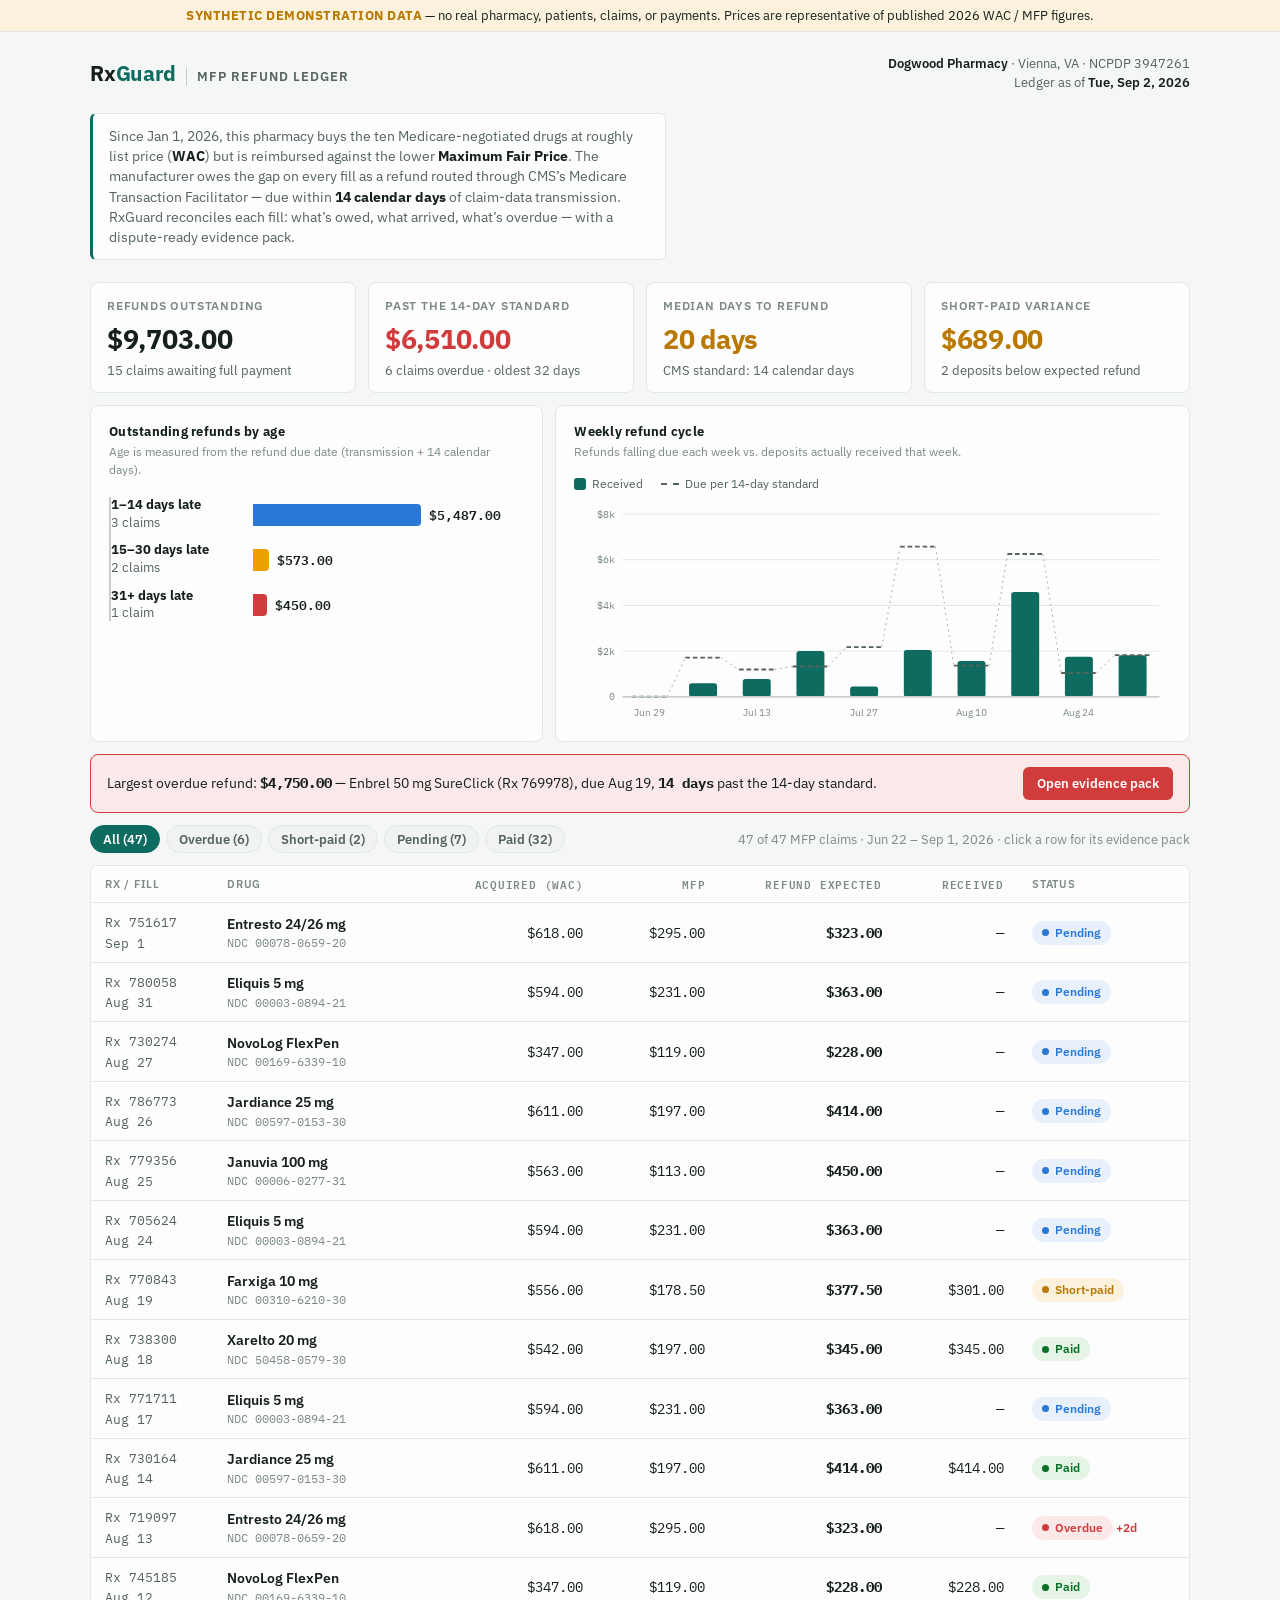
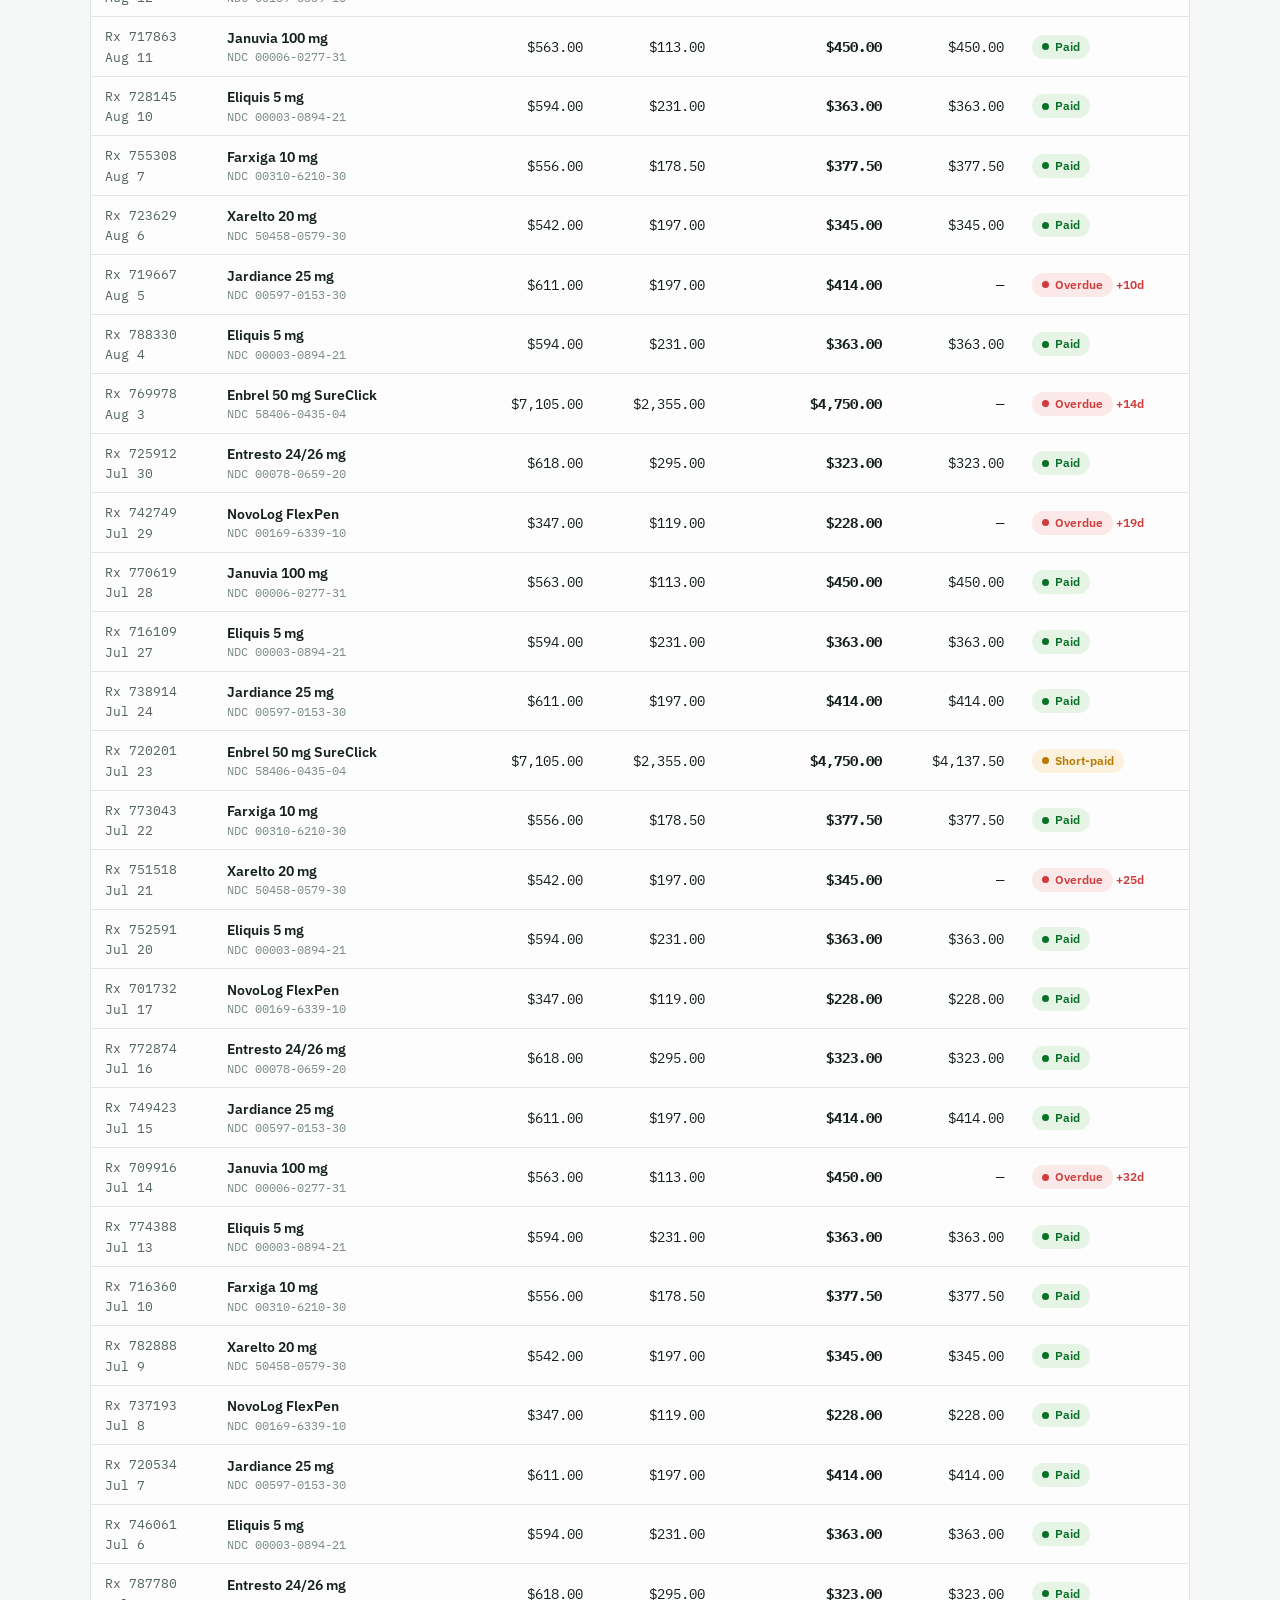
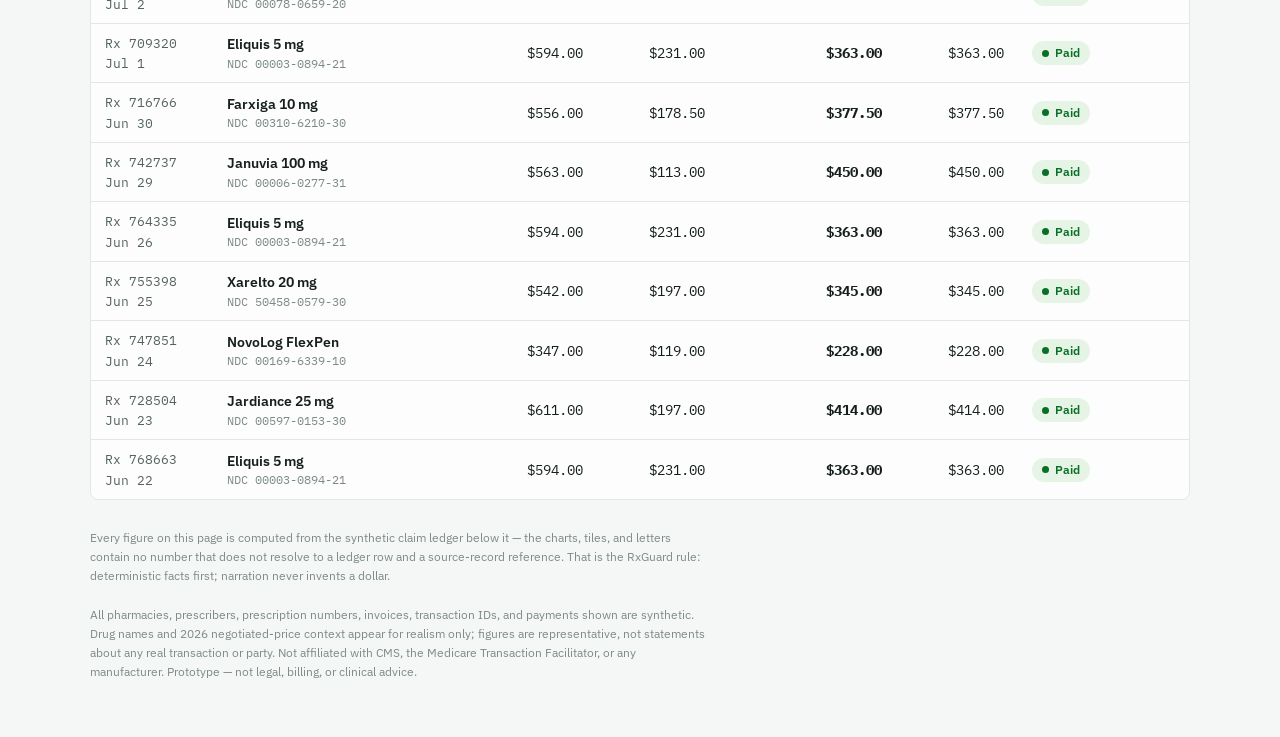
==== web/mfp.html @ 456afd2a "MFP Refund Ledger: deterministic reconciliation of Medicare MFP manufacturer refunds Since Jan 2026 " ====
<!doctype html>
<html lang="en">
<head>
<meta charset="utf-8">
<meta name="viewport" content="width=device-width, initial-scale=1">
<meta name="robots" content="noindex">
<title>RxGuard MFP Ledger</title>
</head>
<body>
<link rel="stylesheet" href="https://fonts.googleapis.com/css2?family=IBM+Plex+Sans:wght@400;500;600;700&family=IBM+Plex+Mono:wght@400;500;600&display=swap">
<style>
  :root {
    color-scheme: light;
    --page: #f5f7f6;
    --surface: #fcfdfc;
    --surface-2: #f0f3f1;
    --ink: #16201b;
    --ink-2: #54635c;
    --muted: #7d8b84;
    --line: #e2e7e4;
    --baseline: #c6cec9;
    --accent: #0d6b60;
    --accent-soft: #e2efec;
    --on-accent: #ffffff;
    --pending: #2a78d6;      --pending-bg: #e8f1fb;
    --paid: #0ca30c;         --paid-text: #087026;  --paid-bg: #e6f4e6;
    --short: #b97900;        --short-bg: #fbf1dc;
    --overdue: #d03b3b;      --overdue-bg: #fbe9e9;
    --age-1: #2a78d6; --age-2: #eda100; --age-3: #d03b3b;
    --shadow: 0 12px 32px rgba(22,32,27,.14);
    --mono: "IBM Plex Mono", ui-monospace, "Cascadia Mono", Consolas, monospace;
    --sans: "IBM Plex Sans", "Segoe UI", system-ui, -apple-system, sans-serif;
  }
  @media (prefers-color-scheme: dark) {
    :root:not([data-theme="light"]) {
      color-scheme: dark;
      --page: #0e1210;
      --surface: #171d1a;
      --surface-2: #1e2622;
      --ink: #eef3f0;
      --ink-2: #a9b6af;
      --muted: #78857e;
      --line: #29322d;
      --baseline: #39433d;
      --accent: #4bb8a7;
      --accent-soft: #16302b;
      --on-accent: #0c1512;
      --pending: #3987e5;      --pending-bg: #17273a;
      --paid: #0ca30c;         --paid-text: #45c06c;  --paid-bg: #14291a;
      --short: #d99a1c;        --short-bg: #322611;
      --overdue: #e15e5e;      --overdue-bg: #351a1a;
      --age-1: #3987e5; --age-2: #c98500; --age-3: #d03b3b;
      --shadow: 0 12px 32px rgba(0,0,0,.5);
    }
  }
  :root[data-theme="dark"] {
    color-scheme: dark;
    --page: #0e1210;
    --surface: #171d1a;
    --surface-2: #1e2622;
    --ink: #eef3f0;
    --ink-2: #a9b6af;
    --muted: #78857e;
    --line: #29322d;
    --baseline: #39433d;
    --accent: #4bb8a7;
    --accent-soft: #16302b;
    --on-accent: #0c1512;
    --pending: #3987e5;      --pending-bg: #17273a;
    --paid: #0ca30c;         --paid-text: #45c06c;  --paid-bg: #14291a;
    --short: #d99a1c;        --short-bg: #322611;
    --overdue: #e15e5e;      --overdue-bg: #351a1a;
    --age-1: #3987e5; --age-2: #c98500; --age-3: #d03b3b;
    --shadow: 0 12px 32px rgba(0,0,0,.5);
  }

  * { box-sizing: border-box; }
  body {
    background: var(--page);
    color: var(--ink);
    font-family: var(--sans);
    font-size: 14.5px;
    line-height: 1.5;
    margin: 0;
  }
  a { color: var(--accent); }

  .wrap { max-width: 1140px; margin: 0 auto; padding: 0 20px 56px; }

  /* ---- header ---- */
  .synth-strip {
    background: var(--short-bg);
    color: var(--ink);
    border-bottom: 1px solid var(--line);
    font-size: 12.5px;
    text-align: center;
    padding: 6px 16px;
  }
  .synth-strip strong { color: var(--short); letter-spacing: .04em; }
  header.app {
    display: flex; align-items: center; gap: 14px; flex-wrap: wrap;
    padding: 22px 0 6px;
  }
  .wordmark { display: flex; align-items: baseline; gap: 10px; }
  .wordmark .rx {
    font-weight: 700; font-size: 21px; letter-spacing: -0.01em;
  }
  .wordmark .rx span { color: var(--accent); }
  .wordmark .module {
    font-size: 13px; font-weight: 600; color: var(--ink-2);
    border-left: 1px solid var(--baseline); padding-left: 10px;
    text-transform: uppercase; letter-spacing: .08em;
  }
  .store {
    margin-left: auto; text-align: right; font-size: 13px; color: var(--ink-2);
  }
  .store b { color: var(--ink); font-weight: 600; }

  .mechanism {
    border: 1px solid var(--line);
    border-left: 3px solid var(--accent);
    background: var(--surface);
    border-radius: 6px;
    padding: 12px 16px;
    margin: 14px 0 22px;
    color: var(--ink-2);
    font-size: 13.5px;
    max-width: 72ch;
  }
  .mechanism b { color: var(--ink); }

  /* ---- KPI row ---- */
  .kpis { display: grid; grid-template-columns: repeat(4, 1fr); gap: 12px; }
  .kpi {
    background: var(--surface);
    border: 1px solid var(--line);
    border-radius: 8px;
    padding: 14px 16px 12px;
  }
  .kpi .lbl {
    font-size: 11.5px; text-transform: uppercase; letter-spacing: .07em;
    color: var(--muted); font-weight: 600;
  }
  .kpi .val { font-size: 27px; font-weight: 700; letter-spacing: -0.01em; margin-top: 4px; }
  .kpi .sub { font-size: 12.5px; color: var(--ink-2); margin-top: 2px; }
  .kpi .val.bad { color: var(--overdue); }
  .kpi .val.warn { color: var(--short); }

  /* ---- panels ---- */
  .row2 { display: grid; grid-template-columns: 5fr 7fr; gap: 12px; margin-top: 12px; }
  .panel {
    background: var(--surface);
    border: 1px solid var(--line);
    border-radius: 8px;
    padding: 16px 18px;
  }
  .panel h2 {
    font-size: 13px; margin: 0 0 2px; font-weight: 700;
    letter-spacing: .02em;
  }
  .panel .note { font-size: 12px; color: var(--muted); margin: 0 0 14px; }

  /* aging bars */
  .aging { display: grid; gap: 12px; margin-top: 18px; }
  .age-row { display: grid; grid-template-columns: 132px 1fr; gap: 10px; align-items: center; }
  .age-name { font-size: 12.5px; color: var(--ink-2); line-height: 1.3; }
  .age-name b { display: block; color: var(--ink); font-size: 13px; }
  .age-track { position: relative; height: 22px; }
  .age-bar {
    height: 100%; border-radius: 0 4px 4px 0; min-width: 2px;
    display: flex; align-items: center;
  }
  .age-amt {
    font-family: var(--mono); font-size: 12.5px; font-weight: 600;
    margin-left: 8px; white-space: nowrap; color: var(--ink);
    position: absolute; left: 100%; top: 50%; transform: translateY(-50%);
  }
  .age-bar-wrap { position: relative; display: inline-block; height: 22px; vertical-align: middle; }
  .aging-base { border-left: 2px solid var(--baseline); padding-left: 0; }

  /* weekly chart */
  .chart-legend {
    display: flex; gap: 18px; font-size: 12px; color: var(--ink-2);
    margin-bottom: 8px; align-items: center; flex-wrap: wrap;
  }
  .chart-legend .sw { display: inline-block; width: 12px; height: 12px; border-radius: 3px; background: var(--accent); vertical-align: -2px; margin-right: 6px; }
  .chart-legend .dash {
    display: inline-block; width: 18px; border-top: 2px dashed var(--ink-2); vertical-align: 3px; margin-right: 6px;
  }
  #weekly { width: 100%; height: auto; display: block; }
  .tip {
    position: fixed; z-index: 40; pointer-events: none;
    background: var(--surface); color: var(--ink);
    border: 1px solid var(--line); box-shadow: var(--shadow);
    border-radius: 6px; padding: 8px 11px; font-size: 12.5px;
    display: none; max-width: 240px;
  }
  .tip b { font-family: var(--mono); }

  /* ---- ledger ---- */
  .ledger { margin-top: 12px; }
  .ledger-head {
    display: flex; align-items: center; gap: 10px; flex-wrap: wrap;
    margin-bottom: 12px;
  }
  .chips { display: flex; gap: 6px; flex-wrap: wrap; }
  .chip {
    font: 600 12.5px var(--sans); color: var(--ink-2);
    background: var(--surface-2); border: 1px solid var(--line);
    border-radius: 999px; padding: 5px 12px; cursor: pointer;
  }
  .chip[aria-pressed="true"] { background: var(--accent); border-color: var(--accent); color: var(--on-accent); }
  .chip:focus-visible, .rowbtn:focus-visible, button:focus-visible { outline: 2px solid var(--accent); outline-offset: 2px; }
  .ledger-sum { margin-left: auto; font-size: 12.5px; color: var(--muted); }

  .tblwrap { overflow-x: auto; border: 1px solid var(--line); border-radius: 8px; background: var(--surface); }
  table { border-collapse: collapse; width: 100%; min-width: 860px; }
  thead th {
    text-align: left; font-size: 11px; text-transform: uppercase; letter-spacing: .07em;
    color: var(--muted); font-weight: 600; padding: 10px 14px;
    border-bottom: 1px solid var(--line); white-space: nowrap;
    background: var(--surface);
  }
  tbody td {
    padding: 9px 14px; border-bottom: 1px solid var(--line);
    font-size: 13.5px; white-space: nowrap; vertical-align: middle;
  }
  tbody tr:last-child td { border-bottom: none; }
  tbody tr { cursor: pointer; }
  tbody tr:hover td { background: var(--surface-2); }
  td.num, th.num { text-align: right; font-family: var(--mono); font-variant-numeric: tabular-nums; }
  .rxno { font-family: var(--mono); font-size: 12.5px; color: var(--ink-2); }
  .drugcell b { font-weight: 600; }
  .drugcell .ndc { font-family: var(--mono); font-size: 11.5px; color: var(--muted); display: block; }
  .pill {
    display: inline-flex; align-items: center; gap: 6px;
    font-size: 12px; font-weight: 600; border-radius: 999px; padding: 3px 10px;
    white-space: nowrap;
  }
  .pill::before { content: ""; width: 7px; height: 7px; border-radius: 50%; background: currentColor; }
  .pill.pending { color: var(--pending); background: var(--pending-bg); }
  .pill.paid    { color: var(--paid-text); background: var(--paid-bg); }
  .pill.short   { color: var(--short); background: var(--short-bg); }
  .pill.overdue { color: var(--overdue); background: var(--overdue-bg); }
  .agecell { font-size: 12px; color: var(--overdue); font-weight: 600; }

  .spot {
    display: flex; gap: 14px; align-items: center; flex-wrap: wrap;
    border: 1px solid var(--overdue);
    background: var(--overdue-bg);
    border-radius: 8px; padding: 12px 16px; margin-top: 12px;
  }
  .spot .t { font-size: 13.5px; }
  .spot .t b { font-family: var(--mono); }
  .spot button {
    margin-left: auto;
    background: var(--overdue); color: #fff; border: none; border-radius: 6px;
    font: 600 13px var(--sans); padding: 8px 14px; cursor: pointer;
  }

  /* ---- drawer ---- */
  .scrim {
    position: fixed; inset: 0; background: rgba(10,16,13,.45);
    z-index: 60;
  }
  .drawer {
    position: fixed; top: 0; right: 0; bottom: 0; z-index: 61;
    width: min(560px, 100%);
    background: var(--surface);
    border-left: 1px solid var(--line);
    box-shadow: var(--shadow);
    overflow-y: auto;
    padding: 22px 24px 32px;
  }
  .drawer .close {
    position: absolute; top: 14px; right: 14px;
    background: var(--surface-2); border: 1px solid var(--line); color: var(--ink-2);
    border-radius: 6px; width: 30px; height: 30px; cursor: pointer; font-size: 15px; line-height: 1;
  }
  .ep-tag {
    font-family: var(--mono); font-size: 11.5px; color: var(--muted);
    letter-spacing: .03em;
  }
  .drawer h3 { margin: 4px 0 2px; font-size: 18px; letter-spacing: -0.01em; }
  .drawer .meta { font-size: 12.5px; color: var(--ink-2); margin-bottom: 14px; }
  .drawer .meta .rxno { color: var(--ink-2); }

  .calc {
    font-family: var(--mono); font-size: 13px;
    border: 1px solid var(--line); border-radius: 8px;
    background: var(--surface-2);
    padding: 12px 14px; margin: 14px 0;
  }
  .calc .cl { display: flex; gap: 10px; padding: 3px 0; align-items: baseline; }
  .calc .cl .k { color: var(--ink-2); }
  .calc .cl .ref { color: var(--muted); font-size: 11px; }
  .calc .cl .v { margin-left: auto; font-variant-numeric: tabular-nums; }
  .calc .cl.total { border-top: 1px solid var(--baseline); margin-top: 6px; padding-top: 8px; font-weight: 600; }
  .calc .cl.variance .v { font-weight: 600; }
  .calc .cl.variance.bad .v { color: var(--overdue); }
  .calc .cl.variance.ok .v { color: var(--paid-text); }

  .sec-h {
    font-size: 11.5px; text-transform: uppercase; letter-spacing: .08em;
    color: var(--muted); font-weight: 700; margin: 20px 0 8px;
  }
  .timeline { list-style: none; margin: 0; padding: 0; }
  .timeline li {
    position: relative; padding: 0 0 14px 24px; font-size: 13.5px;
  }
  .timeline li::before {
    content: ""; position: absolute; left: 5px; top: 5px;
    width: 8px; height: 8px; border-radius: 50%;
    background: var(--baseline);
  }
  .timeline li::after {
    content: ""; position: absolute; left: 8.5px; top: 16px; bottom: -2px;
    width: 1px; background: var(--line);
  }
  .timeline li:last-child::after { display: none; }
  .timeline li.done::before { background: var(--accent); }
  .timeline li.alarm::before { background: var(--overdue); }
  .timeline li.alarm { color: var(--overdue); font-weight: 600; }
  .timeline .d { font-family: var(--mono); font-size: 12px; color: var(--muted); margin-left: 6px; }

  .evtable { width: 100%; border-collapse: collapse; font-size: 12.5px; table-layout: fixed; }
  .evtable td { padding: 6px 8px 6px 0; border-bottom: 1px solid var(--line); vertical-align: top; overflow-wrap: break-word; }
  .evtable td:first-child { width: 31%; }
  .evtable tr:last-child td { border-bottom: none; }
  .evtable .sys { color: var(--ink-2); width: 37%; }
  .evtable .id { font-family: var(--mono); font-size: 11.5px; text-align: right; padding-right: 0; }

  .letter {
    border: 1px solid var(--line); border-radius: 8px;
    background: var(--surface);
    padding: 16px 18px; font-size: 13px; white-space: pre-wrap;
    font-family: var(--mono); line-height: 1.65;
    max-height: 340px; overflow-y: auto;
  }
  .letterbar { display: flex; gap: 8px; align-items: center; margin: 8px 0 0; }
  .letterbar button {
    background: var(--accent); color: var(--on-accent); border: none;
    border-radius: 6px; font: 600 12.5px var(--sans); padding: 7px 13px; cursor: pointer;
  }
  .letterbar .copied { font-size: 12px; color: var(--paid-text); }
  .guard {
    font-size: 12px; color: var(--muted); border-top: 1px dashed var(--baseline);
    margin-top: 18px; padding-top: 10px;
  }

  footer.fine {
    margin-top: 28px; font-size: 12px; color: var(--muted); max-width: 88ch; line-height: 1.6;
  }
  [hidden] { display: none !important; }

  @media (max-width: 900px) {
    .kpis { grid-template-columns: 1fr 1fr; }
    .row2 { grid-template-columns: 1fr; }
    .store { margin-left: 0; text-align: left; width: 100%; }
  }
  @media (prefers-reduced-motion: no-preference) {
    .drawer { animation: slidein .18s ease-out; }
    @keyframes slidein { from { transform: translateX(24px); opacity: .4; } to { transform: none; opacity: 1; } }
  }
</style>

<div class="synth-strip"><strong>SYNTHETIC DEMONSTRATION DATA</strong> — no real pharmacy, patients, claims, or payments. Prices are representative of published 2026 WAC / MFP figures.</div>

<div class="wrap">
  <header class="app">
    <div class="wordmark">
      <div class="rx">Rx<span>Guard</span></div>
      <div class="module">MFP Refund Ledger</div>
    </div>
    <div class="store">
      <b>Dogwood Pharmacy</b> · Vienna, VA · NCPDP 3947261<br>
      Ledger as of <b>Tue, Sep 2, 2026</b>
    </div>
  </header>

  <div class="mechanism">
    Since Jan 1, 2026, this pharmacy buys the ten Medicare-negotiated drugs at roughly list price
    (<b>WAC</b>) but is reimbursed against the lower <b>Maximum Fair Price</b>. The manufacturer owes
    the gap on every fill as a refund routed through CMS&rsquo;s Medicare Transaction Facilitator —
    due within <b>14 calendar days</b> of claim-data transmission. RxGuard reconciles each fill:
    what&rsquo;s owed, what arrived, what&rsquo;s overdue — with a dispute-ready evidence pack.
  </div>

  <div class="kpis" id="kpis"></div>

  <div class="row2">
    <section class="panel">
      <h2>Outstanding refunds by age</h2>
      <p class="note">Age is measured from the refund due date (transmission&nbsp;+&nbsp;14 calendar days).</p>
      <div class="aging aging-base" id="aging"></div>
    </section>
    <section class="panel">
      <h2>Weekly refund cycle</h2>
      <p class="note">Refunds falling due each week vs. deposits actually received that week.</p>
      <div class="chart-legend">
        <span><span class="sw"></span>Received</span>
        <span><span class="dash"></span>Due per 14-day standard</span>
      </div>
      <svg id="weekly" viewBox="0 0 640 240" role="img" aria-label="Weekly refunds due versus received, ten weeks"></svg>
    </section>
  </div>

  <div class="spot" id="spot"></div>

  <section class="ledger">
    <div class="ledger-head">
      <div class="chips" id="chips" role="group" aria-label="Filter claims by status"></div>
      <div class="ledger-sum" id="ledgersum"></div>
    </div>
    <div class="tblwrap">
      <table>
        <thead>
          <tr>
            <th>Rx / Fill</th>
            <th>Drug</th>
            <th class="num">Acquired (WAC)</th>
            <th class="num">MFP</th>
            <th class="num">Refund expected</th>
            <th class="num">Received</th>
            <th>Status</th>
          </tr>
        </thead>
        <tbody id="tbody"></tbody>
      </table>
    </div>
  </section>

  <footer class="fine">
    Every figure on this page is computed from the synthetic claim ledger below it — the
    charts, tiles, and letters contain no number that does not resolve to a ledger row and a
    source-record reference. That is the RxGuard rule: deterministic facts first; narration never
    invents a dollar.<br><br>
    All pharmacies, prescribers, prescription numbers, invoices, transaction IDs, and payments shown
    are synthetic. Drug names and 2026 negotiated-price context appear for realism only; figures are
    representative, not statements about any real transaction or party. Not affiliated with CMS, the
    Medicare Transaction Facilitator, or any manufacturer. Prototype — not legal, billing, or
    clinical advice.
  </footer>
</div>

<div class="tip" id="tip"></div>

<div class="scrim" id="scrim" hidden></div>
<aside class="drawer" id="drawer" hidden aria-label="Claim evidence pack"></aside>

<script>
"use strict";
/* ---------- synthetic ledger (curated, deterministic) ---------- */

const DRUGS = {
  eliquis:  { name: "Eliquis 5 mg",              generic: "apixaban",              ndc: "00003-0894-21", pkg: "60 tabs (30-day)",  wac: 594.00,  mfp: 231.00,  mfr: "Bristol Myers Squibb" },
  jardiance:{ name: "Jardiance 25 mg",           generic: "empagliflozin",         ndc: "00597-0153-30", pkg: "30 tabs (30-day)",  wac: 611.00,  mfp: 197.00,  mfr: "Boehringer Ingelheim" },
  xarelto:  { name: "Xarelto 20 mg",             generic: "rivaroxaban",           ndc: "50458-0579-30", pkg: "30 tabs (30-day)",  wac: 542.00,  mfp: 197.00,  mfr: "Janssen" },
  januvia:  { name: "Januvia 100 mg",            generic: "sitagliptin",           ndc: "00006-0277-31", pkg: "30 tabs (30-day)",  wac: 563.00,  mfp: 113.00,  mfr: "Merck" },
  farxiga:  { name: "Farxiga 10 mg",             generic: "dapagliflozin",         ndc: "00310-6210-30", pkg: "30 tabs (30-day)",  wac: 556.00,  mfp: 178.50, mfr: "AstraZeneca" },
  entresto: { name: "Entresto 24/26 mg",         generic: "sacubitril/valsartan",  ndc: "00078-0659-20", pkg: "60 tabs (30-day)",  wac: 618.00,  mfp: 295.00,  mfr: "Novartis" },
  novolog:  { name: "NovoLog FlexPen",           generic: "insulin aspart",        ndc: "00169-6339-10", pkg: "5 × 3 mL pens", wac: 347.00, mfp: 119.00,  mfr: "Novo Nordisk" },
  enbrel:   { name: "Enbrel 50 mg SureClick",    generic: "etanercept",            ndc: "58406-0435-04", pkg: "4 auto-injectors",  wac: 7105.00, mfp: 2355.00, mfr: "Amgen" },
};

/* [drug, fillDate, outcome, arg]
   outcome: P = paid in full after <arg> days from transmission
            S = short-paid: paid <arg> dollars, after args[1] days
            O = overdue (unpaid, past due date)
            N = pending (unpaid, still inside 14-day window)          */
const FILLS = [
  ["eliquis","2026-06-22","P",16], ["jardiance","2026-06-23","P",21], ["novolog","2026-06-24","P",13],
  ["xarelto","2026-06-25","P",24], ["eliquis","2026-06-26","P",19],
  ["januvia","2026-06-29","P",27], ["farxiga","2026-06-30","P",18], ["eliquis","2026-07-01","P",22],
  ["entresto","2026-07-02","P",20],
  ["eliquis","2026-07-06","P",17], ["jardiance","2026-07-07","P",25], ["novolog","2026-07-08","P",14],
  ["xarelto","2026-07-09","P",21], ["farxiga","2026-07-10","P",23],
  ["eliquis","2026-07-13","P",19], ["januvia","2026-07-14","O",0],  ["jardiance","2026-07-15","P",26],
  ["entresto","2026-07-16","P",18], ["novolog","2026-07-17","P",20],
  ["eliquis","2026-07-20","P",22], ["xarelto","2026-07-21","O",0],  ["farxiga","2026-07-22","P",19],
  ["enbrel","2026-07-23","S",[4137.50,23]], ["jardiance","2026-07-24","P",21],
  ["eliquis","2026-07-27","P",24], ["januvia","2026-07-28","P",17], ["novolog","2026-07-29","O",0],
  ["entresto","2026-07-30","P",25],
  ["enbrel","2026-08-03","O",0],  ["eliquis","2026-08-04","P",20], ["jardiance","2026-08-05","O",0],
  ["xarelto","2026-08-06","P",18], ["farxiga","2026-08-07","P",22],
  ["eliquis","2026-08-10","P",16], ["januvia","2026-08-11","P",21], ["novolog","2026-08-12","P",19],
  ["entresto","2026-08-13","O",0], ["jardiance","2026-08-14","P",17],
  ["eliquis","2026-08-17","N",0],  ["xarelto","2026-08-18","P",15], ["farxiga","2026-08-19","S",[301.00,20]],
  ["eliquis","2026-08-24","N",0],  ["januvia","2026-08-25","N",0],  ["jardiance","2026-08-26","N",0],
  ["novolog","2026-08-27","N",0],
  ["eliquis","2026-08-31","N",0],  ["entresto","2026-09-01","N",0],
];

const TODAY = new Date("2026-09-02T12:00:00");
const DAY = 86400000;
const d = s => new Date(s + "T12:00:00");
const addDays = (dt, n) => new Date(dt.getTime() + n * DAY);
const fmtD = dt => dt.toLocaleDateString("en-US", { month: "short", day: "numeric" });
const fmtDY = dt => dt.toLocaleDateString("en-US", { month: "short", day: "numeric", year: "numeric" });
const iso = dt => dt.toISOString().slice(0, 10);
const usd = n => n.toLocaleString("en-US", { style: "currency", currency: "USD" });
const daysBetween = (a, b) => Math.round((b - a) / DAY);

// deterministic pseudo-ids from the fill date + drug (stable across loads)
function hash(s) { let h = 2166136261; for (const c of s) { h ^= c.charCodeAt(0); h = Math.imul(h, 16777619); } return h >>> 0; }

const CLAIMS = FILLS.map(([key, fill, outcome, arg], i) => {
  const drug = DRUGS[key];
  const fillDate = d(fill);
  const h = hash(key + fill);
  const sentDate = addDays(fillDate, 2 + (h % 3));            // MTF data transmitted 2-4 days after fill
  const dueDate  = addDays(sentDate, 14);                     // CMS 14-calendar-day standard
  const expected = +(drug.wac - drug.mfp).toFixed(2);
  const rxNo = String(701000 + ((h % 89000) + i * 37) % 89000).padStart(6, "0");
  const c = {
    id: "C" + String(i + 1).padStart(3, "0"),
    ep: "EP-2026-" + String(101 + i).padStart(4, "0"),
    key, drug, rxNo, fillDate, sentDate, dueDate, expected,
    mtfRef: "MTF-26-" + String(200000 + (h % 700000)).padStart(6, "0"),
    invRef: "INV-" + String(280000 + (h % 19000)) + "/L" + (1 + (h % 22)),
    adjRef: "D0-" + String(1000000 + (h % 8999999)),
    received: 0, paidDate: null, ach: null, status: "pending",
  };
  if (outcome === "P") {
    c.received = expected;
    c.paidDate = addDays(sentDate, arg);
    c.ach = "ACH " + String(910000000 + (h % 89999999));
    c.status = "paid";
    c.daysToRefund = arg;
  } else if (outcome === "S") {
    c.received = arg[0];
    c.paidDate = addDays(sentDate, arg[1]);
    c.ach = "ACH " + String(910000000 + (h % 89999999));
    c.status = "short";
    c.daysToRefund = arg[1];
  } else if (outcome === "O") {
    c.status = "overdue";
  } else {
    c.status = TODAY > dueDate ? "overdue" : "pending";
  }
  c.variance = +(expected - c.received).toFixed(2);
  c.age = c.status === "overdue" ? daysBetween(c.dueDate, TODAY) : 0;
  return c;
});

/* ---------- derived aggregates (single source of truth: CLAIMS) ---------- */

const open = CLAIMS.filter(c => c.status === "pending" || c.status === "overdue");
const overdue = CLAIMS.filter(c => c.status === "overdue");
const shorts = CLAIMS.filter(c => c.status === "short");
const paid = CLAIMS.filter(c => c.status === "paid" || c.status === "short");
const sum = arr => +(arr.reduce((a, c) => a + c.variance, 0)).toFixed(2);
const outstanding = sum(open) + sum(shorts);
const overdueAmt = sum(overdue);
const days = paid.map(c => c.daysToRefund).sort((a, b) => a - b);
const medianDays = days.length ? days[Math.floor(days.length / 2)] : 0;
const shortVar = sum(shorts);

/* ---------- KPI tiles ---------- */

const kpiEl = document.getElementById("kpis");
kpiEl.innerHTML = `
  <div class="kpi"><div class="lbl">Refunds outstanding</div>
    <div class="val">${usd(outstanding)}</div>
    <div class="sub">${open.length + shorts.length} claims awaiting full payment</div></div>
  <div class="kpi"><div class="lbl">Past the 14-day standard</div>
    <div class="val bad">${usd(overdueAmt)}</div>
    <div class="sub">${overdue.length} claims overdue &middot; oldest ${Math.max(...overdue.map(c=>c.age))} days</div></div>
  <div class="kpi"><div class="lbl">Median days to refund</div>
    <div class="val warn">${medianDays} days</div>
    <div class="sub">CMS standard: 14 calendar days</div></div>
  <div class="kpi"><div class="lbl">Short-paid variance</div>
    <div class="val warn">${usd(shortVar)}</div>
    <div class="sub">${shorts.length} deposits below expected refund</div></div>`;

/* ---------- aging bars ---------- */

const buckets = [
  { name: "1–14 days late",  cls: "age-1", test: c => c.age >= 1 && c.age <= 14 },
  { name: "15–30 days late", cls: "age-2", test: c => c.age >= 15 && c.age <= 30 },
  { name: "31+ days late",        cls: "age-3", test: c => c.age >= 31 },
];
const agingEl = document.getElementById("aging");
const maxBucket = Math.max(...buckets.map(b => sum(overdue.filter(b.test))), 1);
agingEl.innerHTML = buckets.map(b => {
  const rows = overdue.filter(b.test);
  const amt = sum(rows);
  const w = Math.max(2, Math.round(amt / maxBucket * 62));
  return `<div class="age-row">
    <div class="age-name"><b>${b.name}</b>${rows.length} claim${rows.length === 1 ? "" : "s"}</div>
    <div class="age-track"><span class="age-bar-wrap" style="width:${w}%">
      <span class="age-bar" style="width:100%;background:var(--${b.cls})"></span>
      <span class="age-amt">${usd(amt)}</span></span></div>
  </div>`;
}).join("");

/* ---------- weekly chart ---------- */

(function weekly() {
  // week starts (Mondays) Jun 29 .. Aug 31
  const starts = []; let w = d("2026-06-29");
  while (w <= d("2026-08-31")) { starts.push(w); w = addDays(w, 7); }
  const dueBy = starts.map(s => sum(CLAIMS.filter(c => c.dueDate >= s && c.dueDate < addDays(s, 7)).map(c => ({ variance: c.expected }))));
  const recBy = starts.map(s => +CLAIMS.filter(c => c.paidDate && c.paidDate >= s && c.paidDate < addDays(s, 7))
      .reduce((a, c) => a + c.received, 0).toFixed(2));

  const W = 640, H = 240, L = 52, R = 12, T = 14, B = 30;
  const max = Math.ceil(Math.max(...dueBy, ...recBy) / 2000) * 2000 || 2000;
  const x = i => L + (W - L - R) * (i + 0.5) / starts.length;
  const bw = (W - L - R) / starts.length * 0.52;
  const y = v => T + (H - T - B) * (1 - v / max);

  let g = "";
  for (let v = 0; v <= max; v += 2000) {
    g += `<line x1="${L}" x2="${W - R}" y1="${y(v)}" y2="${y(v)}" stroke="var(--line)" stroke-width="1"/>
          <text x="${L - 8}" y="${y(v) + 4}" text-anchor="end" font-size="10.5" fill="var(--muted)" font-family="var(--mono)">${v === 0 ? "0" : "$" + v / 1000 + "k"}</text>`;
  }
  let bars = "", ticks = "";
  starts.forEach((s, i) => {
    bars += `<rect class="wk" data-i="${i}" x="${(x(i) - bw / 2).toFixed(1)}" y="${y(recBy[i]).toFixed(1)}"
             width="${bw.toFixed(1)}" height="${(y(0) - y(recBy[i])).toFixed(1)}" rx="3" fill="var(--accent)"/>`;
    if (i % 2 === 0) ticks += `<text x="${x(i)}" y="${H - 9}" text-anchor="middle" font-size="10.5" fill="var(--muted)">${fmtD(s)}</text>`;
  });
  let line = "";
  starts.forEach((s, i) => {
    const x0 = x(i) - bw / 2 - 4, x1 = x(i) + bw / 2 + 4, yy = y(dueBy[i]);
    line += `<line x1="${x0.toFixed(1)}" x2="${x1.toFixed(1)}" y1="${yy.toFixed(1)}" y2="${yy.toFixed(1)}"
             stroke="var(--ink-2)" stroke-width="2" stroke-dasharray="5 3"/>`;
    if (i < starts.length - 1) {
      line += `<line x1="${x1.toFixed(1)}" x2="${(x(i + 1) - bw / 2 - 4).toFixed(1)}" y1="${yy.toFixed(1)}" y2="${y(dueBy[i + 1]).toFixed(1)}"
               stroke="var(--ink-2)" stroke-width="1" stroke-dasharray="2 4" opacity=".55"/>`;
    }
  });
  line += `<line x1="${L}" x2="${W - R}" y1="${y(0)}" y2="${y(0)}" stroke="var(--baseline)" stroke-width="1.5"/>`;

  const svg = document.getElementById("weekly");
  svg.innerHTML = g + bars + line + ticks;

  const tip = document.getElementById("tip");
  svg.addEventListener("mousemove", e => {
    const t = e.target.closest(".wk");
    if (!t) { tip.style.display = "none"; return; }
    const i = +t.dataset.i;
    tip.innerHTML = `Week of ${fmtD(starts[i])}<br>Received <b>${usd(recBy[i])}</b><br>Due <b>${usd(dueBy[i])}</b>`;
    tip.style.display = "block";
    tip.style.left = Math.min(e.clientX + 14, innerWidth - 240) + "px";
    tip.style.top = (e.clientY + 14) + "px";
  });
  svg.addEventListener("mouseleave", () => tip.style.display = "none");
})();

/* ---------- spotlight ---------- */

const hero = overdue.slice().sort((a, b) => b.variance - a.variance)[0];
const spotEl = document.getElementById("spot");
spotEl.innerHTML = `
  <div class="t">Largest overdue refund: <b>${usd(hero.variance)}</b> — ${hero.drug.name}
    (Rx ${hero.rxNo}), due ${fmtD(hero.dueDate)}, <b>${hero.age} days</b> past the 14-day standard.</div>
  <button id="spotbtn">Open evidence pack</button>`;
document.getElementById("spotbtn").addEventListener("click", () => openDrawer(hero.id));

/* ---------- ledger table ---------- */

const STATUS_META = {
  pending: { label: "Pending", cls: "pending" },
  paid:    { label: "Paid",    cls: "paid" },
  short:   { label: "Short-paid", cls: "short" },
  overdue: { label: "Overdue", cls: "overdue" },
};
const FILTERS = [
  ["all", "All"], ["overdue", "Overdue"], ["short", "Short-paid"], ["pending", "Pending"], ["paid", "Paid"],
];
let filter = "all";
const chipsEl = document.getElementById("chips");
chipsEl.innerHTML = FILTERS.map(([k, lbl]) => {
  const n = k === "all" ? CLAIMS.length : CLAIMS.filter(c => c.status === k).length;
  return `<button class="chip" data-f="${k}" aria-pressed="${k === filter}">${lbl} (${n})</button>`;
}).join("");
chipsEl.addEventListener("click", e => {
  const b = e.target.closest(".chip"); if (!b) return;
  filter = b.dataset.f;
  chipsEl.querySelectorAll(".chip").forEach(c => c.setAttribute("aria-pressed", c.dataset.f === filter));
  renderTable();
});

const tbody = document.getElementById("tbody");
function renderTable() {
  const rows = CLAIMS.filter(c => filter === "all" || c.status === filter)
    .slice().sort((a, b) => b.fillDate - a.fillDate);
  tbody.innerHTML = rows.map(c => {
    const m = STATUS_META[c.status];
    const agestr = c.status === "overdue" ? ` <span class="agecell">+${c.age}d</span>` : "";
    return `<tr tabindex="0" data-id="${c.id}" aria-label="Open evidence pack for Rx ${c.rxNo}">
      <td><span class="rxno">Rx ${c.rxNo}</span><br><span class="rxno">${fmtD(c.fillDate)}</span></td>
      <td class="drugcell"><b>${c.drug.name}</b><span class="ndc">NDC ${c.drug.ndc}</span></td>
      <td class="num">${usd(c.drug.wac)}</td>
      <td class="num">${usd(c.drug.mfp)}</td>
      <td class="num"><b>${usd(c.expected)}</b></td>
      <td class="num">${c.received ? usd(c.received) : "—"}</td>
      <td><span class="pill ${m.cls}">${m.label}</span>${agestr}</td>
    </tr>`;
  }).join("");
  document.getElementById("ledgersum").textContent =
    `${rows.length} of ${CLAIMS.length} MFP claims · Jun 22 – Sep 1, 2026 · click a row for its evidence pack`;
}
renderTable();
tbody.addEventListener("click", e => { const r = e.target.closest("tr"); if (r) openDrawer(r.dataset.id); });
tbody.addEventListener("keydown", e => {
  if (e.key === "Enter" || e.key === " ") { const r = e.target.closest("tr"); if (r) { e.preventDefault(); openDrawer(r.dataset.id); } }
});

/* ---------- evidence pack drawer ---------- */

const drawer = document.getElementById("drawer");
const scrim = document.getElementById("scrim");

function letterFor(c) {
  const kind = c.status === "short" ? "Short-paid" : "Overdue";
  const remedy = c.status === "short"
    ? `the balance of ${usd(c.variance)} (deposit ${c.ach} of ${usd(c.received)} received ${fmtDY(c.paidDate)} against an expected ${usd(c.expected)})`
    : `the full refund of ${usd(c.variance)}`;
  return `Dogwood Pharmacy · 123 Maple Ave SW, Vienna, VA 22180 · NCPDP 3947261

${fmtDY(TODAY)}

${c.drug.mfr} — Medicare MFP Effectuation Team
via CMS Medicare Transaction Facilitator

RE: ${kind} Maximum Fair Price refund — Rx ${c.rxNo}, NDC ${c.drug.ndc}

On ${fmtDY(c.fillDate)} this pharmacy dispensed ${c.drug.name} (${c.drug.generic}), ${c.drug.pkg}, acquired at WAC ${usd(c.drug.wac)} (wholesaler invoice ${c.invRef}). Claim data was transmitted through the Medicare Transaction Facilitator on ${fmtDY(c.sentDate)} (ref ${c.mtfRef}; adjudication ${c.adjRef}).

Under the standard default refund requirement, the refund of ${usd(c.expected)} — WAC ${usd(c.drug.wac)} less MFP ${usd(c.drug.mfp)} — was due within 14 calendar days, i.e. by ${fmtDY(c.dueDate)}. As of ${fmtDY(TODAY)}, our bank records reflect ${c.received ? "a deposit of only " + usd(c.received) : "no matching deposit"}.

We request remittance of ${remedy} within five (5) business days, referencing ${c.mtfRef}. Absent payment, we will submit this evidence pack (${c.ep}) to CMS with a request for enforcement review, and reserve all other remedies.

Sincerely,
[Pharmacist-in-Charge], PharmD
Dogwood Pharmacy

Enclosure: Evidence Pack ${c.ep} (${[
    "wholesaler invoice line", "adjudication response", "MTF transmission record",
    c.received ? "ACH deposit record" : "bank-feed review through " + fmtDY(TODAY),
  ].join(", ")})`;
}

function openDrawer(id) {
  const c = CLAIMS.find(x => x.id === id); if (!c) return;
  const m = STATUS_META[c.status];
  const varCls = c.variance > 0 ? "bad" : "ok";
  const needsLetter = c.status === "overdue" || c.status === "short";

  const timeline = [
    ["done", `Dispensed — ${c.drug.pkg}`, c.fillDate],
    ["done", `Adjudicated (Part D) · <span class="d">${c.adjRef}</span>`, c.fillDate],
    ["done", `Claim data transmitted via MTF · <span class="d">${c.mtfRef}</span>`, c.sentDate],
    [TODAY >= c.dueDate ? "done" : "", "Refund due (transmission + 14 calendar days)", c.dueDate],
  ];
  if (c.status === "paid")   timeline.push(["done", `Refund received in full · <span class="d">${c.ach}</span> (${c.daysToRefund} days)`, c.paidDate]);
  if (c.status === "short")  timeline.push(["alarm", `Deposit ${usd(c.received)} — ${usd(c.variance)} short · <span class="d">${c.ach}</span>`, c.paidDate]);
  if (c.status === "overdue")timeline.push(["alarm", `No matching deposit — ${c.age} days past due`, TODAY]);
  if (c.status === "pending")timeline.push(["", "Awaiting deposit — inside the 14-day window", TODAY]);

  const evidence = [
    ["Wholesaler invoice", "Cencora (ABC) EDI 810", c.invRef],
    ["MFP unit price", "CMS negotiated-price public file (2026)", "MFP-2026 · " + c.drug.ndc],
    ["Adjudication response", "Part D claim (B1) via switch", c.adjRef],
    ["MTF transmission", "Medicare Transaction Facilitator", c.mtfRef],
    c.ach ? ["Bank deposit", "Operating account ACH feed", c.ach + " · " + fmtD(c.paidDate)]
          : ["Bank review", "Operating account ACH feed", "no matching credit through " + fmtD(TODAY)],
  ];

  drawer.innerHTML = `
    <button class="close" aria-label="Close evidence pack">✕</button>
    <div class="ep-tag">EVIDENCE PACK ${c.ep} · CLAIM ${c.id}</div>
    <h3>${c.drug.name} <span style="color:var(--muted);font-weight:400">(${c.drug.generic})</span></h3>
    <div class="meta">Rx <span class="rxno">${c.rxNo}</span> · filled ${fmtDY(c.fillDate)} · NDC
      <span class="rxno">${c.drug.ndc}</span> · <span class="pill ${m.cls}">${m.label}</span></div>

    <div class="calc">
      <div class="cl"><span class="k">Acquisition (WAC, pkg)</span><span class="ref">${c.invRef}</span><span class="v">${usd(c.drug.wac)}</span></div>
      <div class="cl"><span class="k">MFP price (CMS file)</span><span class="ref">MFP-2026</span><span class="v">− ${usd(c.drug.mfp)}</span></div>
      <div class="cl total"><span class="k">Expected refund</span><span class="v">${usd(c.expected)}</span></div>
      <div class="cl"><span class="k">Received</span><span class="ref">${c.ach || "—"}</span><span class="v">${usd(c.received)}</span></div>
      <div class="cl variance ${varCls}"><span class="k">Variance</span><span class="v">${usd(c.variance)}</span></div>
    </div>

    <div class="sec-h">Timeline</div>
    <ul class="timeline">
      ${timeline.map(([cls, txt, dt]) => `<li class="${cls}">${txt}<span class="d">${fmtDY(dt)}</span></li>`).join("")}
    </ul>

    <div class="sec-h">Source evidence</div>
    <table class="evtable">
      ${evidence.map(([r, s, id]) => `<tr><td>${r}</td><td class="sys">${s}</td><td class="id">${id}</td></tr>`).join("")}
    </table>

    ${needsLetter ? `
      <div class="sec-h">Escalation letter (generated from this pack)</div>
      <div class="letter" id="letter">${letterFor(c)}</div>
      <div class="letterbar">
        <button id="copyletter">Copy letter text</button>
        <span class="copied" id="copied" hidden>Copied</span>
      </div>` : ""}

    <div class="guard">Every dollar figure above resolves to a source record listed in this pack.
    RxGuard narration — including the letter — is generated from the pack and cannot introduce
    a number that is not in it. Synthetic data; identifiers are not real.</div>`;

  drawer.hidden = false; scrim.hidden = false;
  drawer.querySelector(".close").focus();
  drawer.querySelector(".close").addEventListener("click", closeDrawer);
  const cp = drawer.querySelector("#copyletter");
  if (cp) cp.addEventListener("click", async () => {
    const txt = drawer.querySelector("#letter").textContent;
    try { await navigator.clipboard.writeText(txt); } catch (_) {
      const rge = document.createRange(); rge.selectNodeContents(drawer.querySelector("#letter"));
      const sel = getSelection(); sel.removeAllRanges(); sel.addRange(rge);
    }
    const ok = drawer.querySelector("#copied"); if (ok) ok.hidden = false;
  });
}
function closeDrawer() { drawer.hidden = true; scrim.hidden = true; }
scrim.addEventListener("click", closeDrawer);
addEventListener("keydown", e => { if (e.key === "Escape") closeDrawer(); });
</script>
</body>
</html>
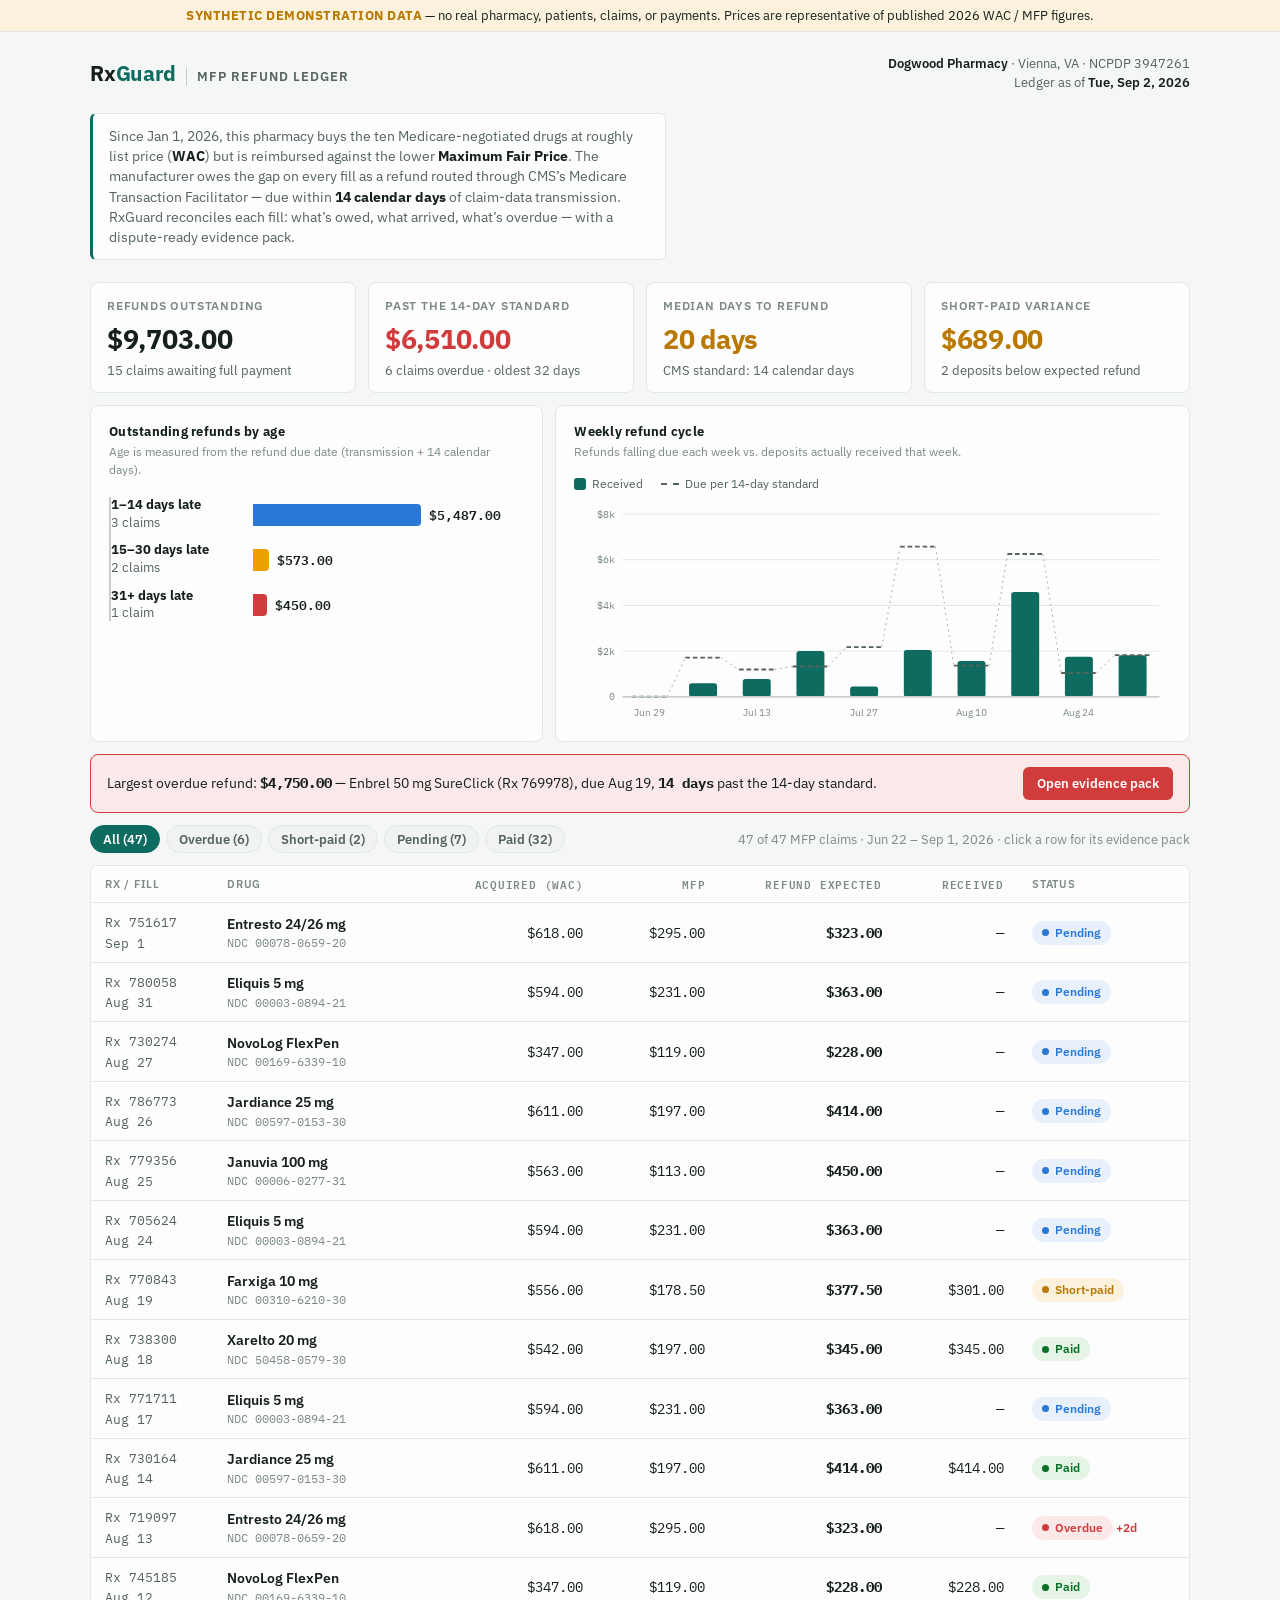
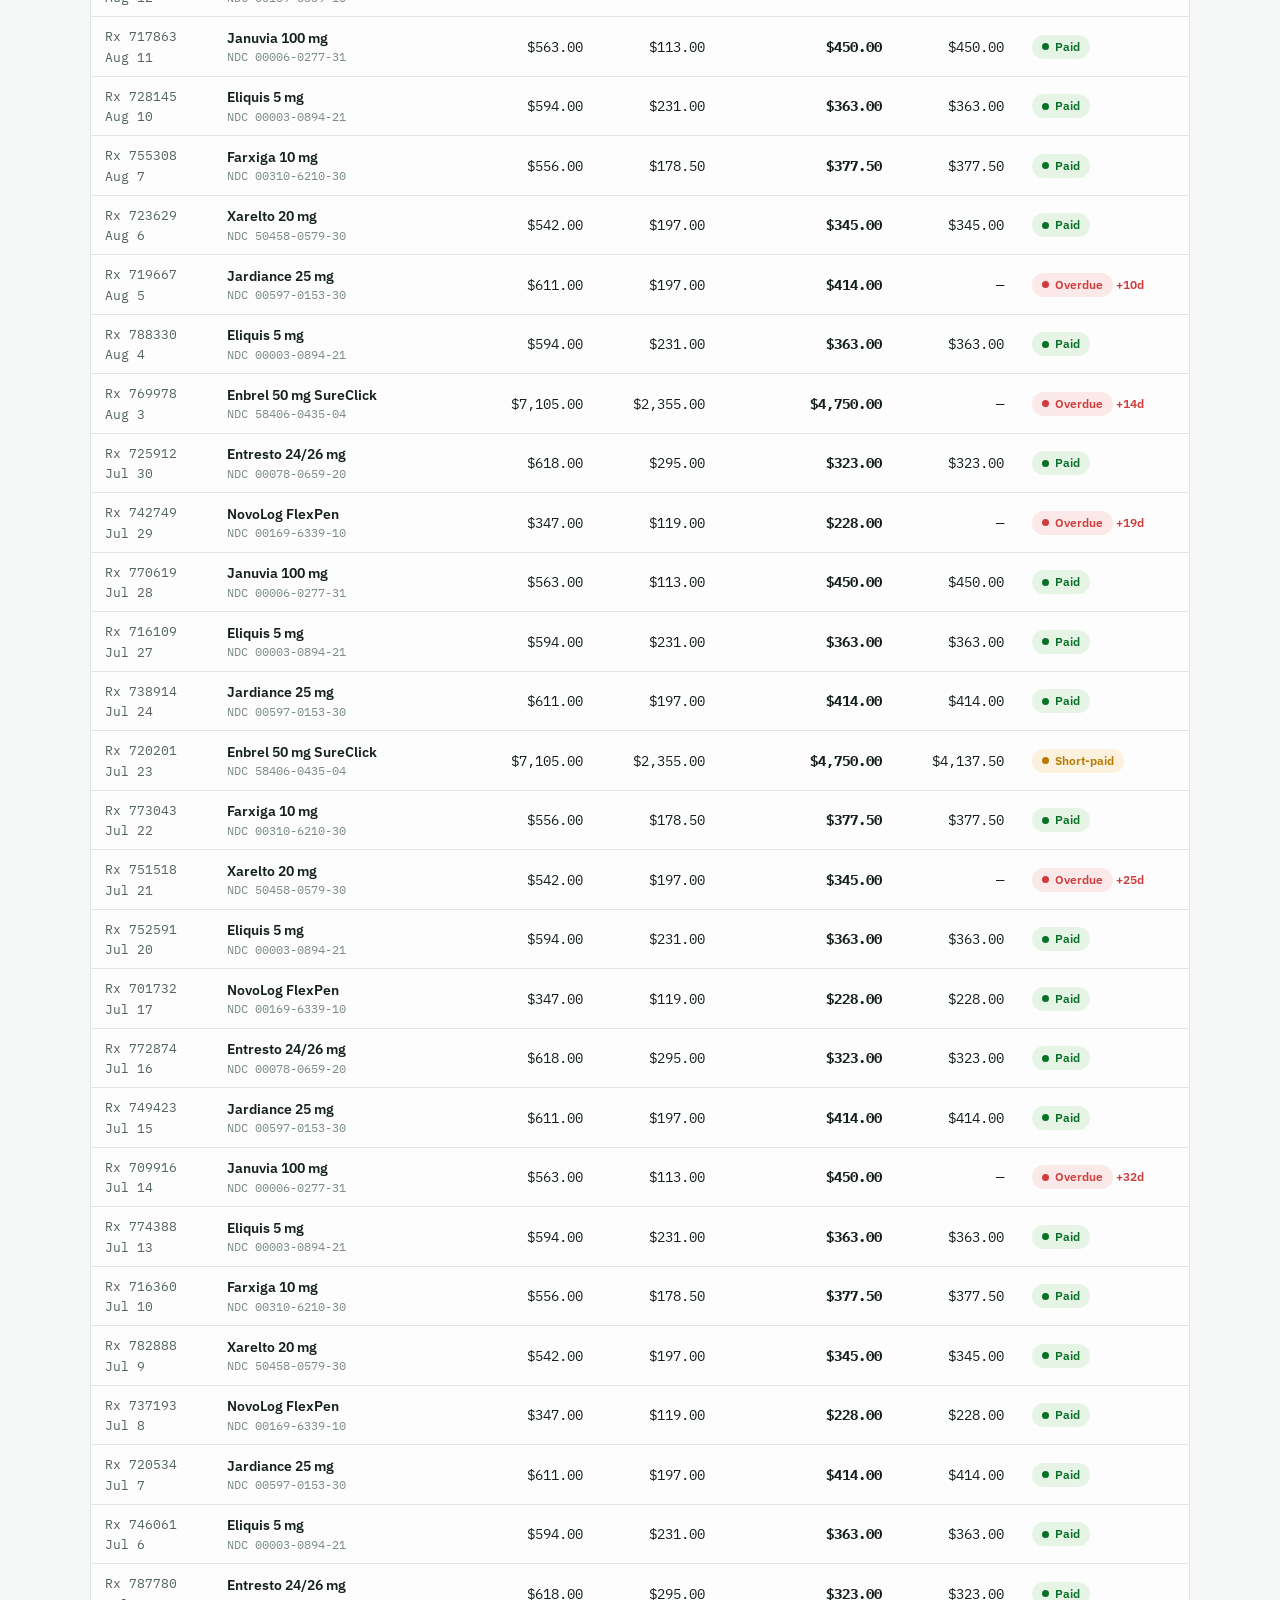
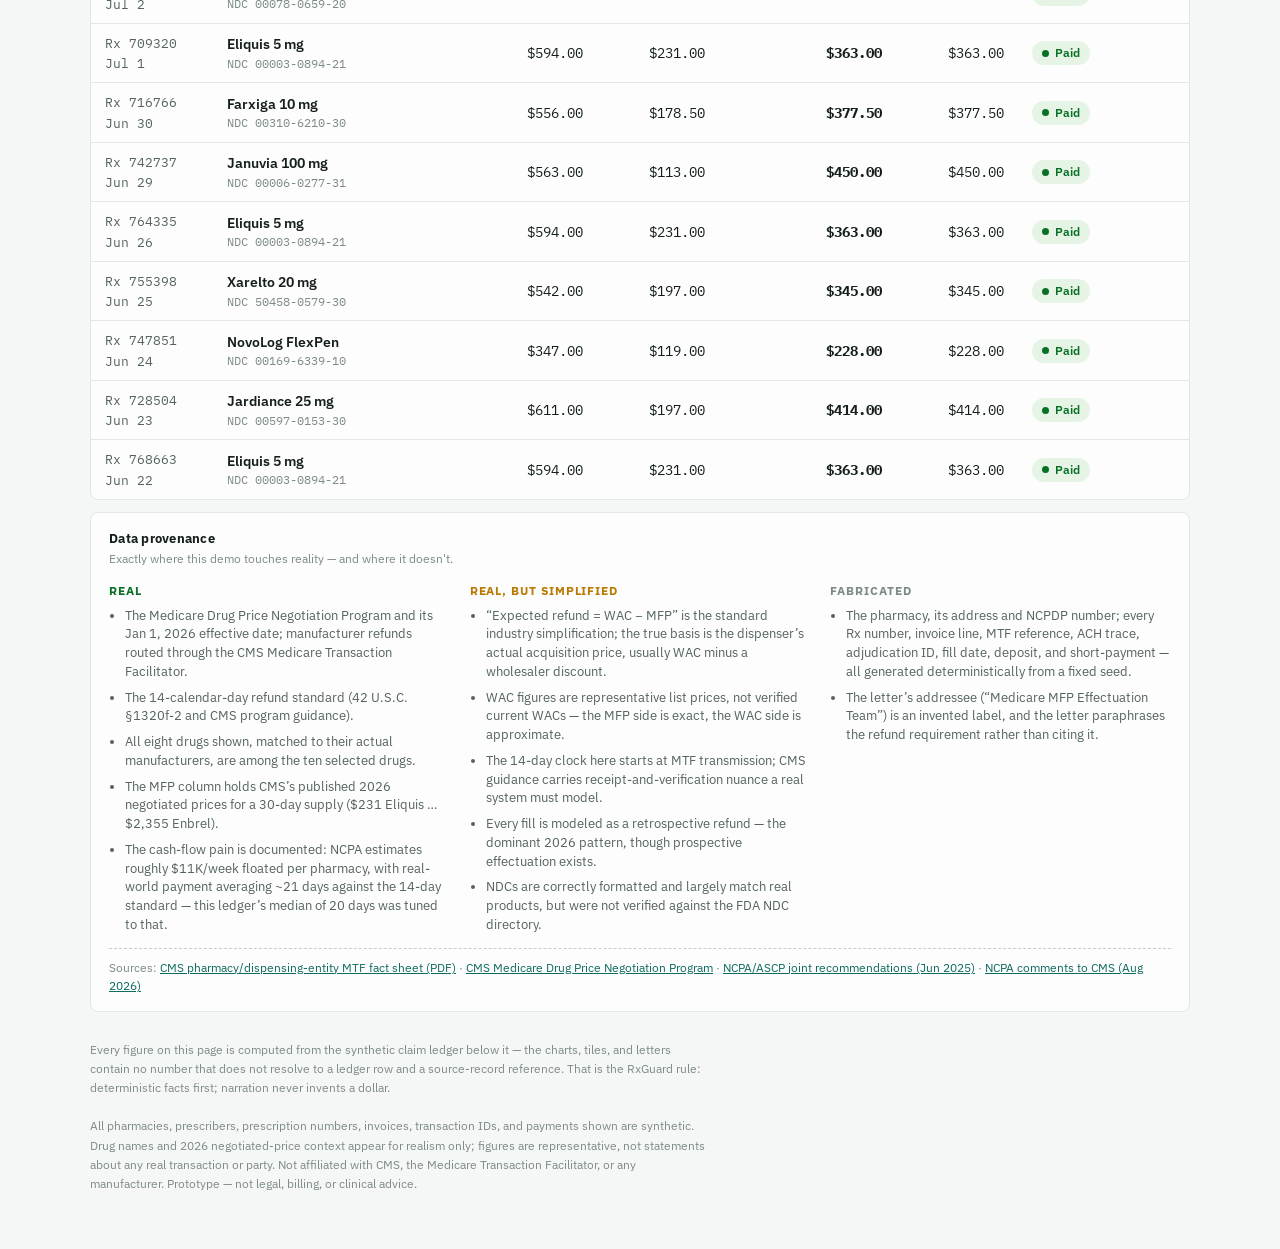
==== commit 7d32816c: "Demo page: add data-provenance section (real vs. simplified vs. fabricated) States exactly which par" ====
--- a/web/mfp.html
+++ b/web/mfp.html
@@ -348,6 +348,22 @@
     margin-top: 18px; padding-top: 10px;
   }
 
+  /* ---- provenance ---- */
+  .prov { margin-top: 12px; }
+  .prov-grid { display: grid; grid-template-columns: repeat(3, 1fr); gap: 20px; margin-top: 6px; }
+  .prov-h {
+    font-size: 11.5px; text-transform: uppercase; letter-spacing: .08em;
+    font-weight: 700; margin: 0 0 6px;
+  }
+  .prov-h.real  { color: var(--paid-text); }
+  .prov-h.simp  { color: var(--short); }
+  .prov-h.synth { color: var(--muted); }
+  .prov ul { margin: 0; padding-left: 16px; font-size: 12.5px; color: var(--ink-2); }
+  .prov li { margin-bottom: 7px; }
+  .prov li:last-child { margin-bottom: 0; }
+  .prov-src { font-size: 12px; color: var(--muted); margin: 14px 0 0; border-top: 1px dashed var(--baseline); padding-top: 10px; }
+  @media (max-width: 900px) { .prov-grid { grid-template-columns: 1fr; } }
+
   footer.fine {
     margin-top: 28px; font-size: 12px; color: var(--muted); max-width: 88ch; line-height: 1.6;
   }
@@ -428,6 +444,46 @@
         <tbody id="tbody"></tbody>
       </table>
     </div>
+  </section>
+
+  <section class="panel prov">
+    <h2>Data provenance</h2>
+    <p class="note">Exactly where this demo touches reality — and where it doesn't.</p>
+    <div class="prov-grid">
+      <div>
+        <h4 class="prov-h real">Real</h4>
+        <ul>
+          <li>The Medicare Drug Price Negotiation Program and its Jan&nbsp;1,&nbsp;2026 effective date; manufacturer refunds routed through the CMS Medicare Transaction Facilitator.</li>
+          <li>The 14-calendar-day refund standard (42&nbsp;U.S.C. §1320f-2 and CMS program guidance).</li>
+          <li>All eight drugs shown, matched to their actual manufacturers, are among the ten selected drugs.</li>
+          <li>The MFP column holds CMS&rsquo;s published 2026 negotiated prices for a 30-day supply ($231 Eliquis &hellip; $2,355 Enbrel).</li>
+          <li>The cash-flow pain is documented: NCPA estimates roughly $11K/week floated per pharmacy, with real-world payment averaging ~21 days against the 14-day standard — this ledger&rsquo;s median of 20 days was tuned to that.</li>
+        </ul>
+      </div>
+      <div>
+        <h4 class="prov-h simp">Real, but simplified</h4>
+        <ul>
+          <li>&ldquo;Expected refund = WAC&nbsp;&minus;&nbsp;MFP&rdquo; is the standard industry simplification; the true basis is the dispenser&rsquo;s actual acquisition price, usually WAC minus a wholesaler discount.</li>
+          <li>WAC figures are representative list prices, not verified current WACs — the MFP side is exact, the WAC side is approximate.</li>
+          <li>The 14-day clock here starts at MTF transmission; CMS guidance carries receipt-and-verification nuance a real system must model.</li>
+          <li>Every fill is modeled as a retrospective refund — the dominant 2026 pattern, though prospective effectuation exists.</li>
+          <li>NDCs are correctly formatted and largely match real products, but were not verified against the FDA NDC directory.</li>
+        </ul>
+      </div>
+      <div>
+        <h4 class="prov-h synth">Fabricated</h4>
+        <ul>
+          <li>The pharmacy, its address and NCPDP number; every Rx number, invoice line, MTF reference, ACH trace, adjudication ID, fill date, deposit, and short-payment — all generated deterministically from a fixed seed.</li>
+          <li>The letter&rsquo;s addressee (&ldquo;Medicare MFP Effectuation Team&rdquo;) is an invented label, and the letter paraphrases the refund requirement rather than citing it.</li>
+        </ul>
+      </div>
+    </div>
+    <p class="prov-src">Sources:
+      <a href="https://www.cms.gov/files/document/pharmacy-dispensing-entity-mtf-fact-sheet.pdf">CMS pharmacy/dispensing-entity MTF fact sheet (PDF)</a> ·
+      <a href="https://www.cms.gov/inflation-reduction-act-and-medicare/medicare-drug-price-negotiation">CMS Medicare Drug Price Negotiation Program</a> ·
+      <a href="https://ncpa.org/newsroom/news-releases/2025/06/13/ascp-and-ncpa-announce-joint-recommendations-manufacturers">NCPA/ASCP joint recommendations (Jun 2025)</a> ·
+      <a href="https://ncpa.org/newsroom/qam/2026/08/17/ncpa-submits-comments-cms-mdpnp">NCPA comments to CMS (Aug 2026)</a>
+    </p>
   </section>
 
   <footer class="fine">
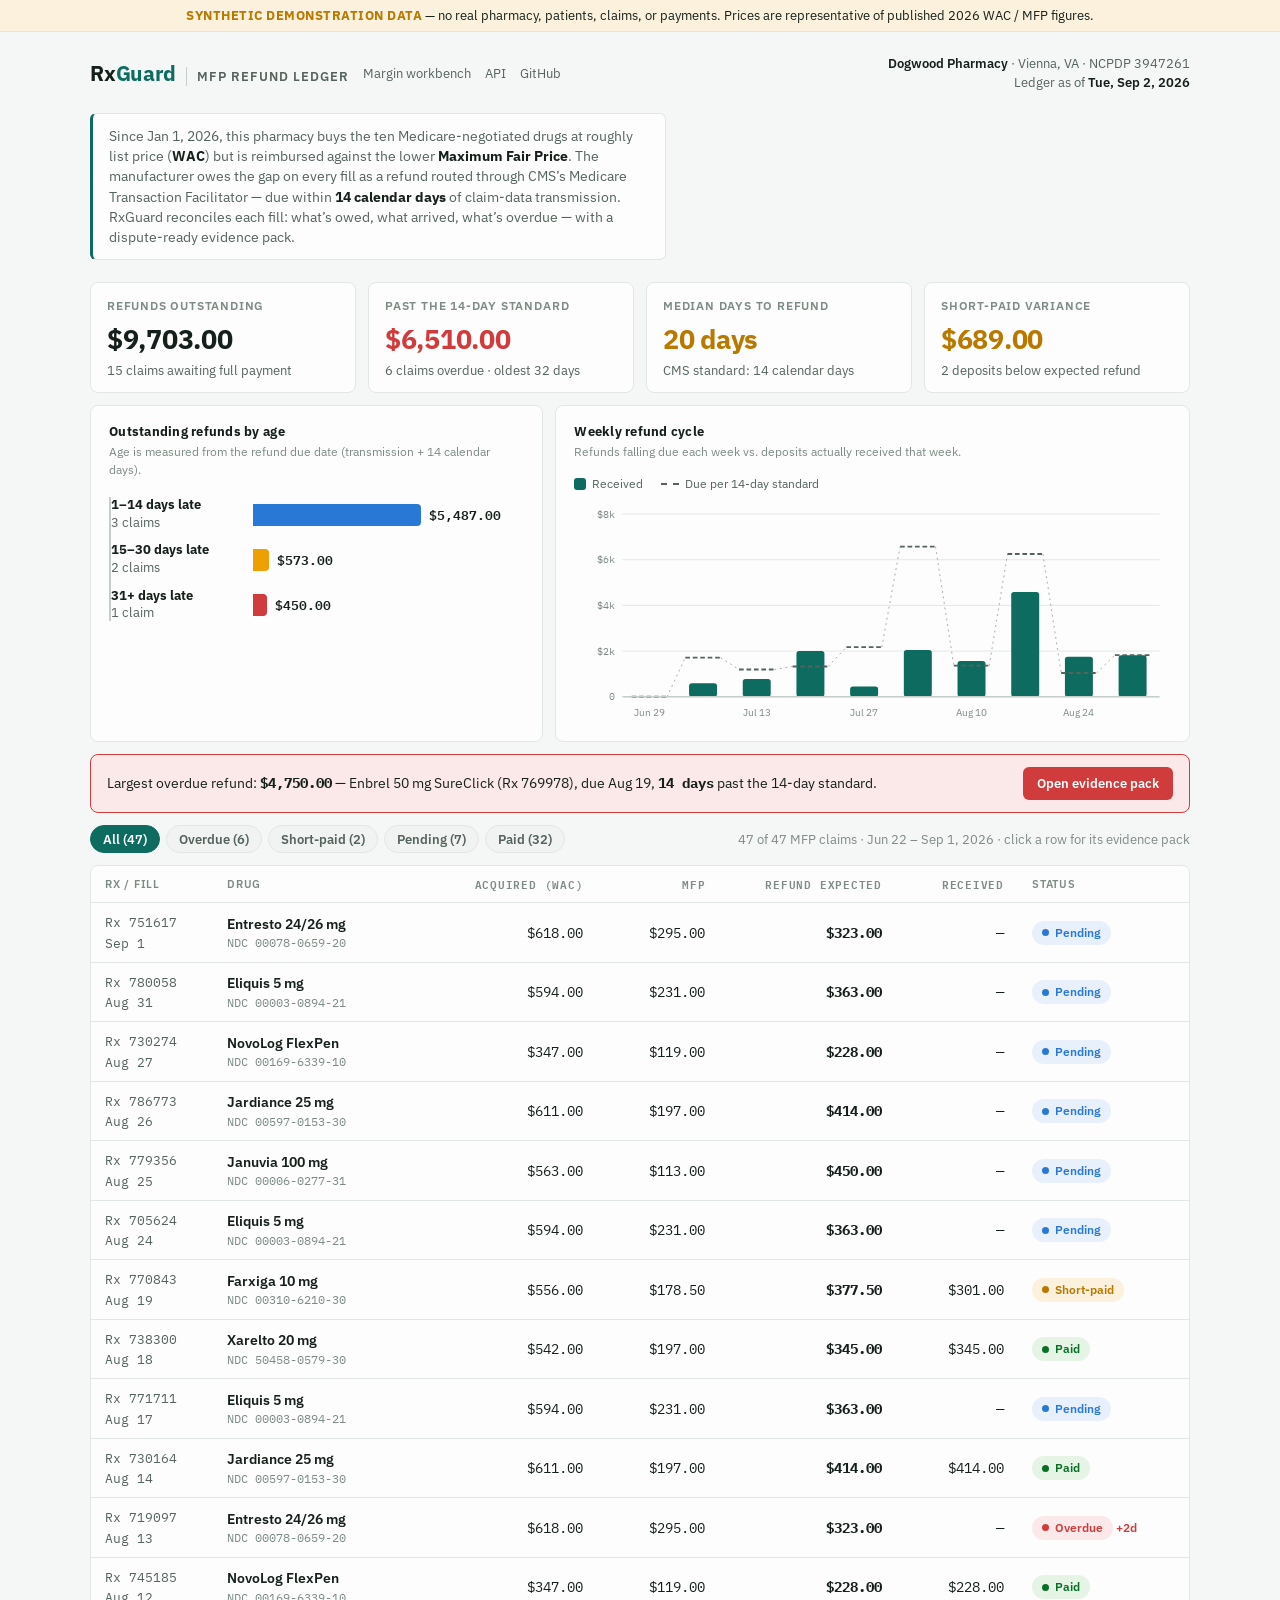
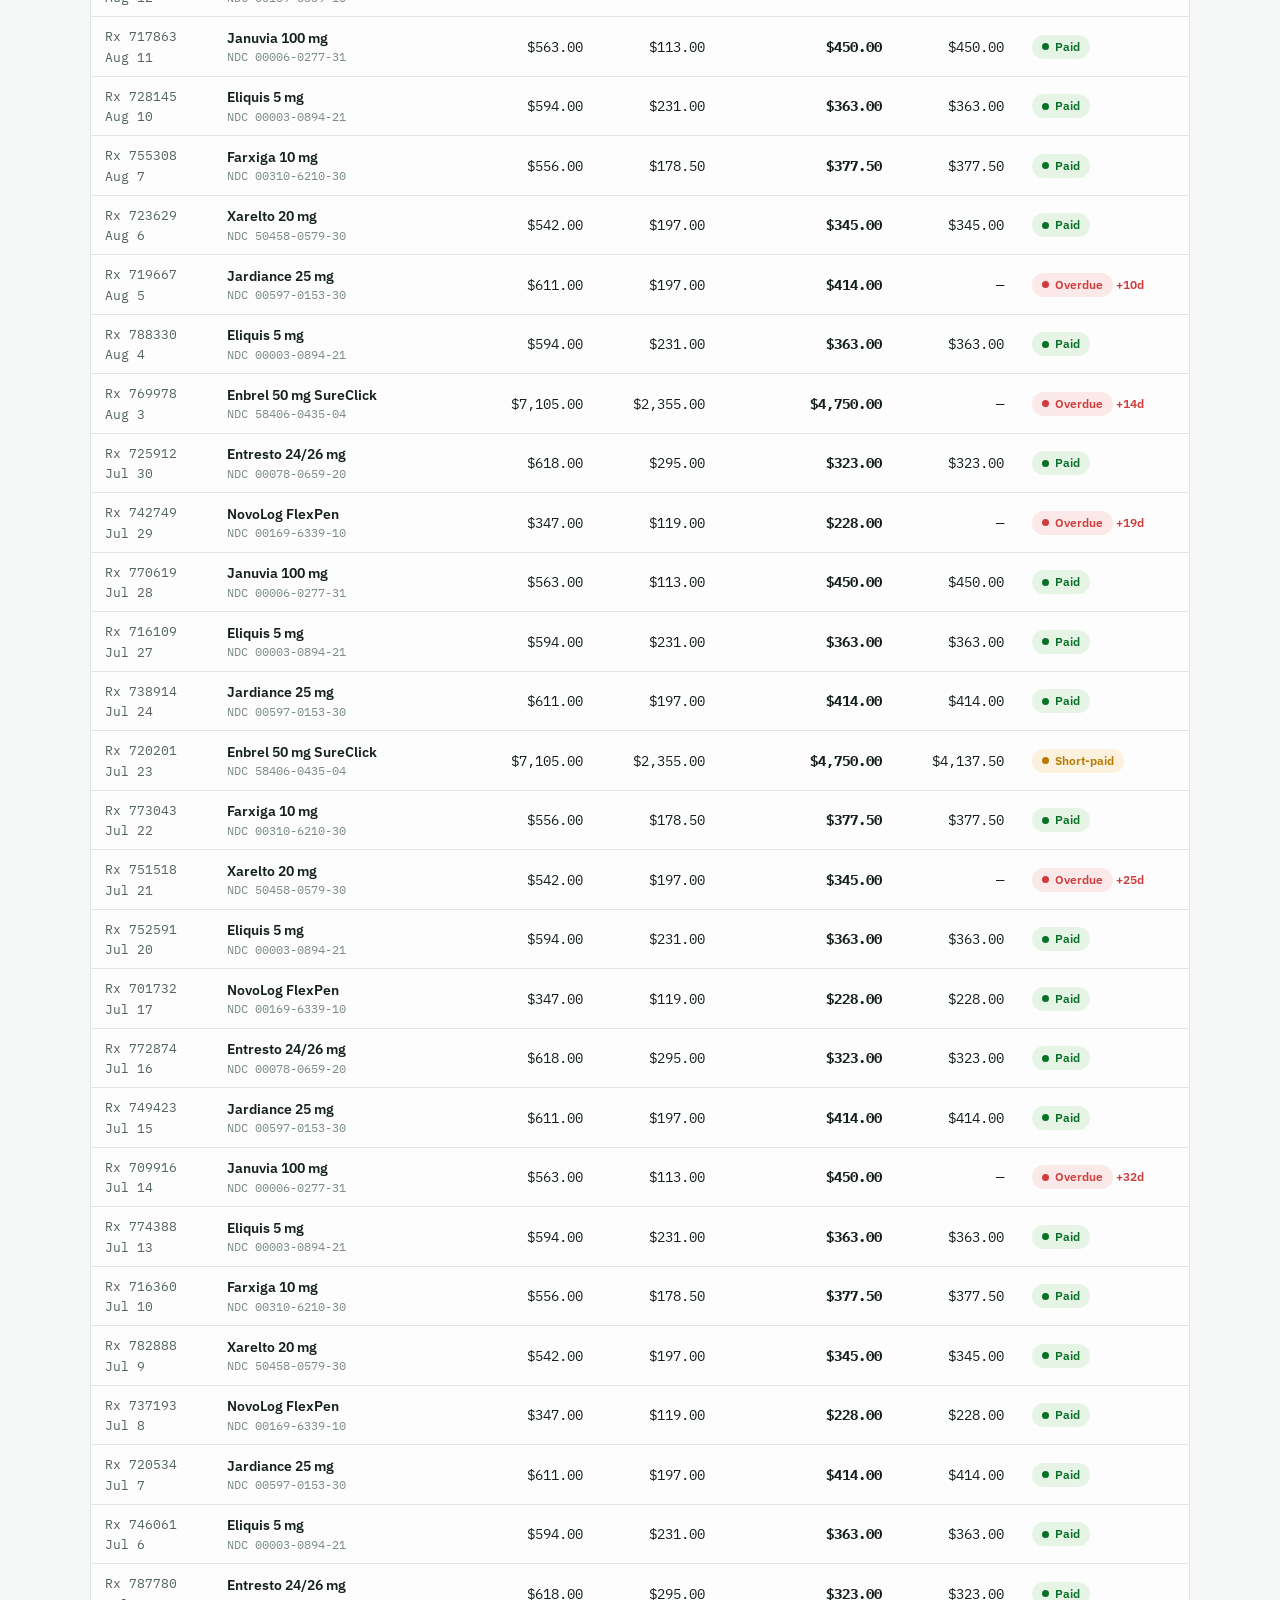
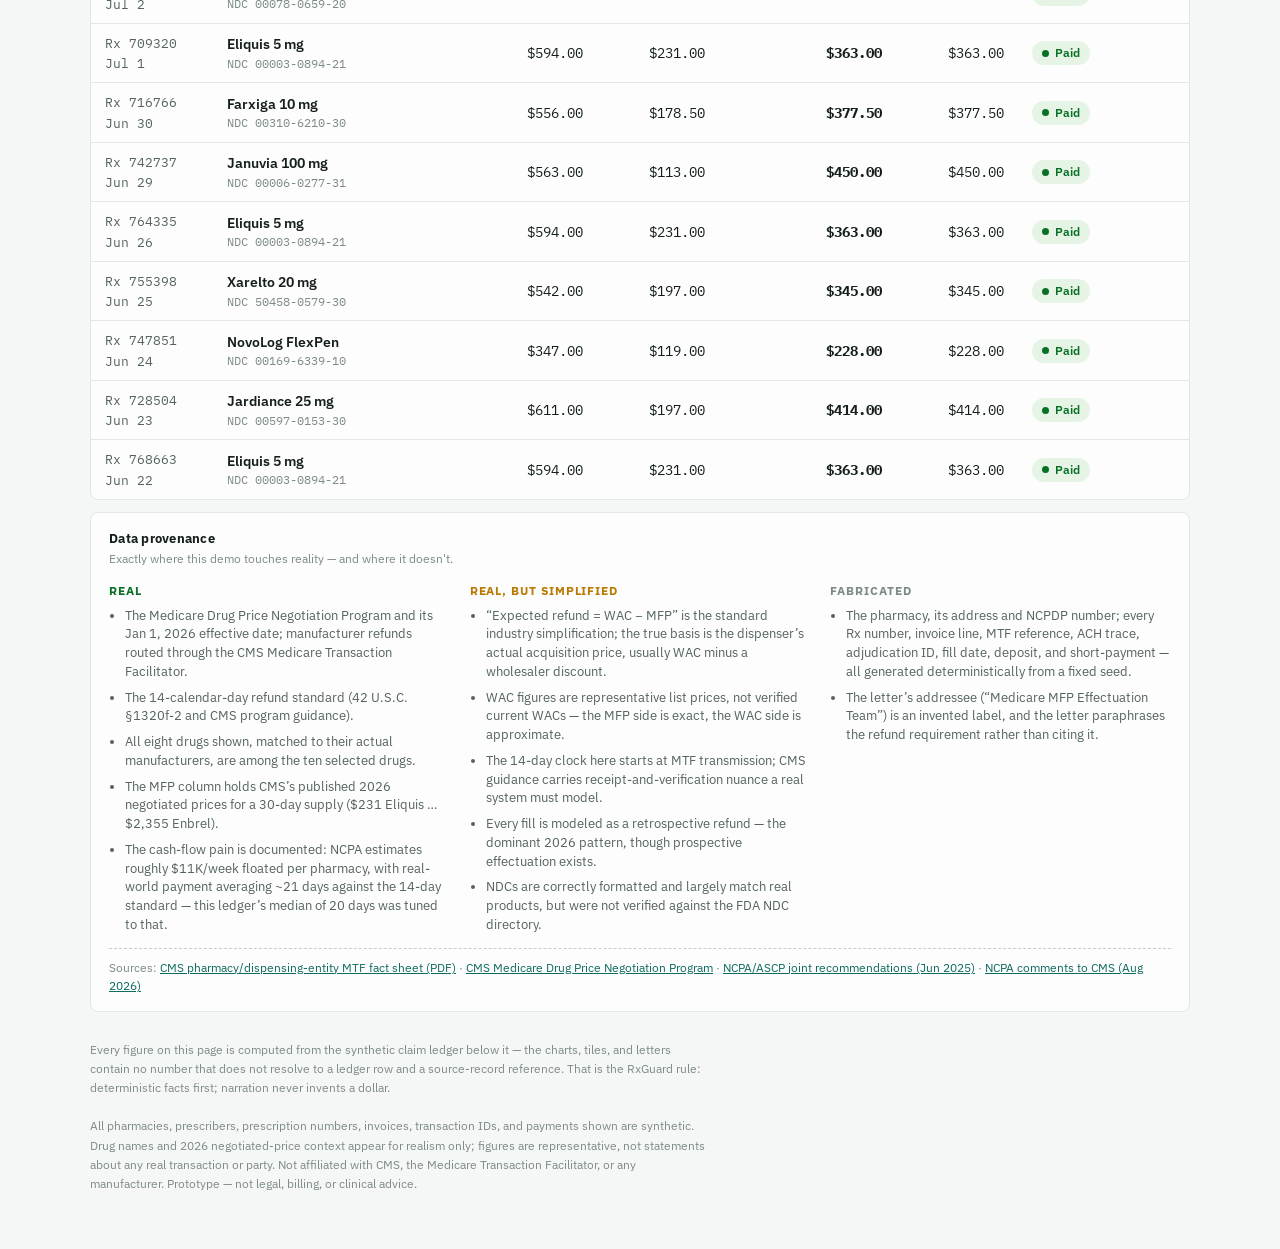
==== commit 69f53b3c: "Cross-link the margin workbench and MFP Refund Ledger demo pages - Workbench top nav gains an "MFP L" ====
--- a/web/mfp.html
+++ b/web/mfp.html
@@ -106,6 +106,11 @@
     font-weight: 700; font-size: 21px; letter-spacing: -0.01em;
   }
   .wordmark .rx span { color: var(--accent); }
+  .wordmark .rx a { color: inherit; text-decoration: none; }
+  .wordmark .rx a:hover span { text-decoration: underline; }
+  .app-nav { display: flex; gap: 14px; font-size: 12.5px; }
+  .app-nav a { color: var(--ink-2); text-decoration: none; }
+  .app-nav a:hover { color: var(--accent); }
   .wordmark .module {
     font-size: 13px; font-weight: 600; color: var(--ink-2);
     border-left: 1px solid var(--baseline); padding-left: 10px;
@@ -385,9 +390,14 @@
 <div class="wrap">
   <header class="app">
     <div class="wordmark">
-      <div class="rx">Rx<span>Guard</span></div>
+      <div class="rx"><a href="/" aria-label="RxGuard home">Rx<span>Guard</span></a></div>
       <div class="module">MFP Refund Ledger</div>
     </div>
+    <nav class="app-nav" aria-label="RxGuard modules">
+      <a href="/">Margin workbench</a>
+      <a href="/docs">API</a>
+      <a href="https://github.com/hemangnagar/rxguard">GitHub</a>
+    </nav>
     <div class="store">
       <b>Dogwood Pharmacy</b> · Vienna, VA · NCPDP 3947261<br>
       Ledger as of <b>Tue, Sep 2, 2026</b>
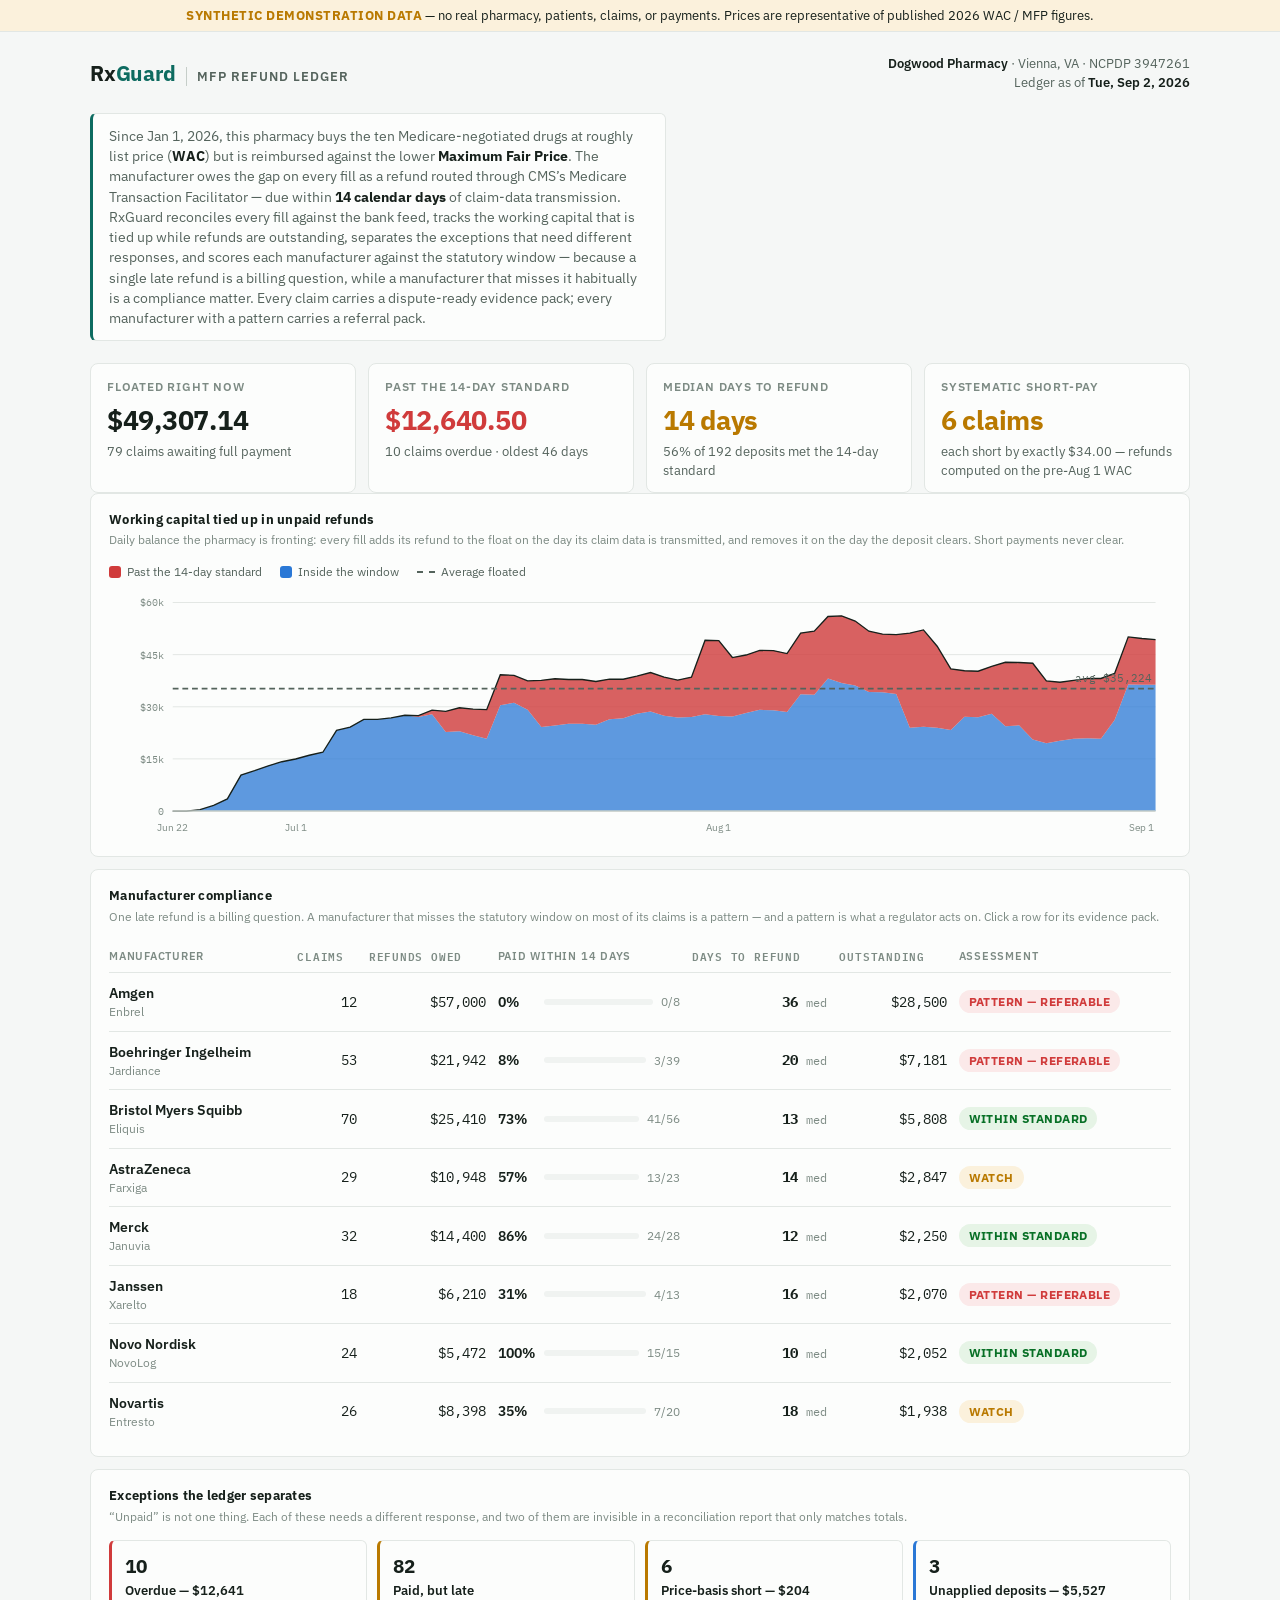
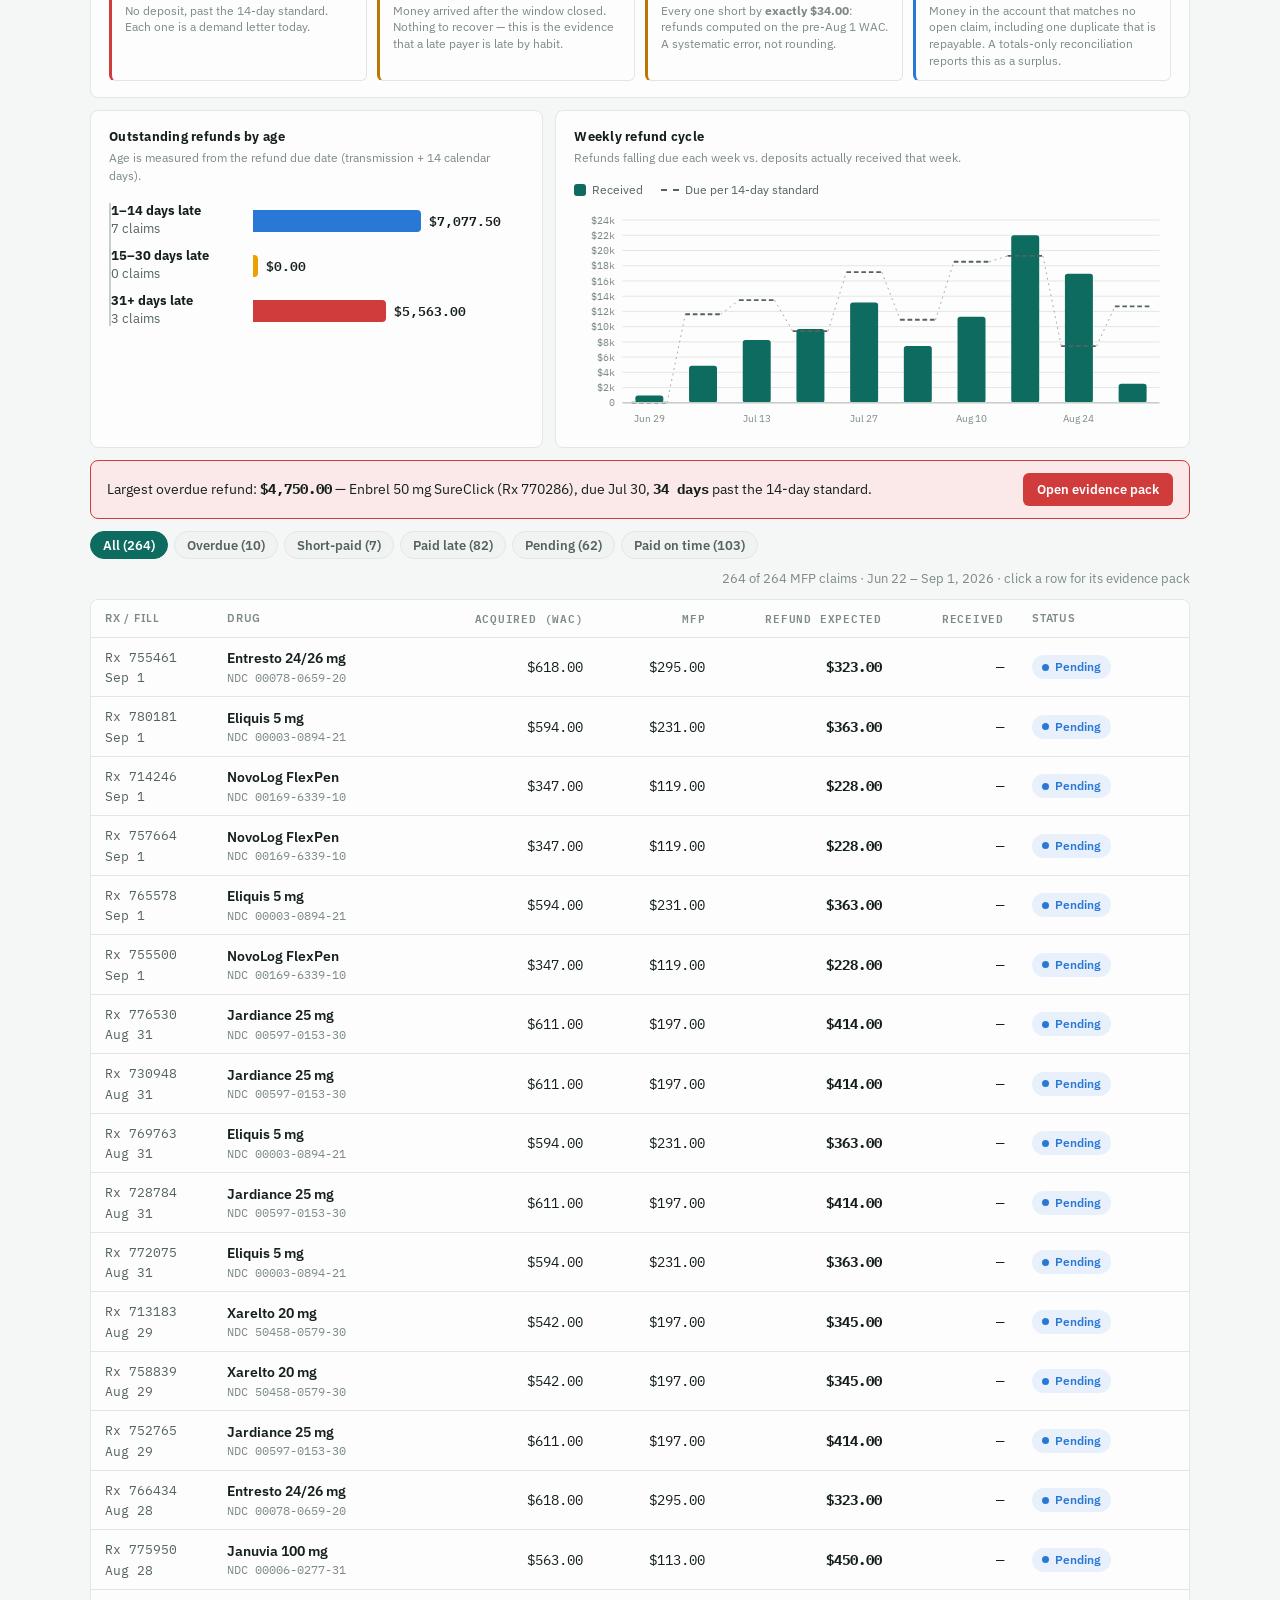
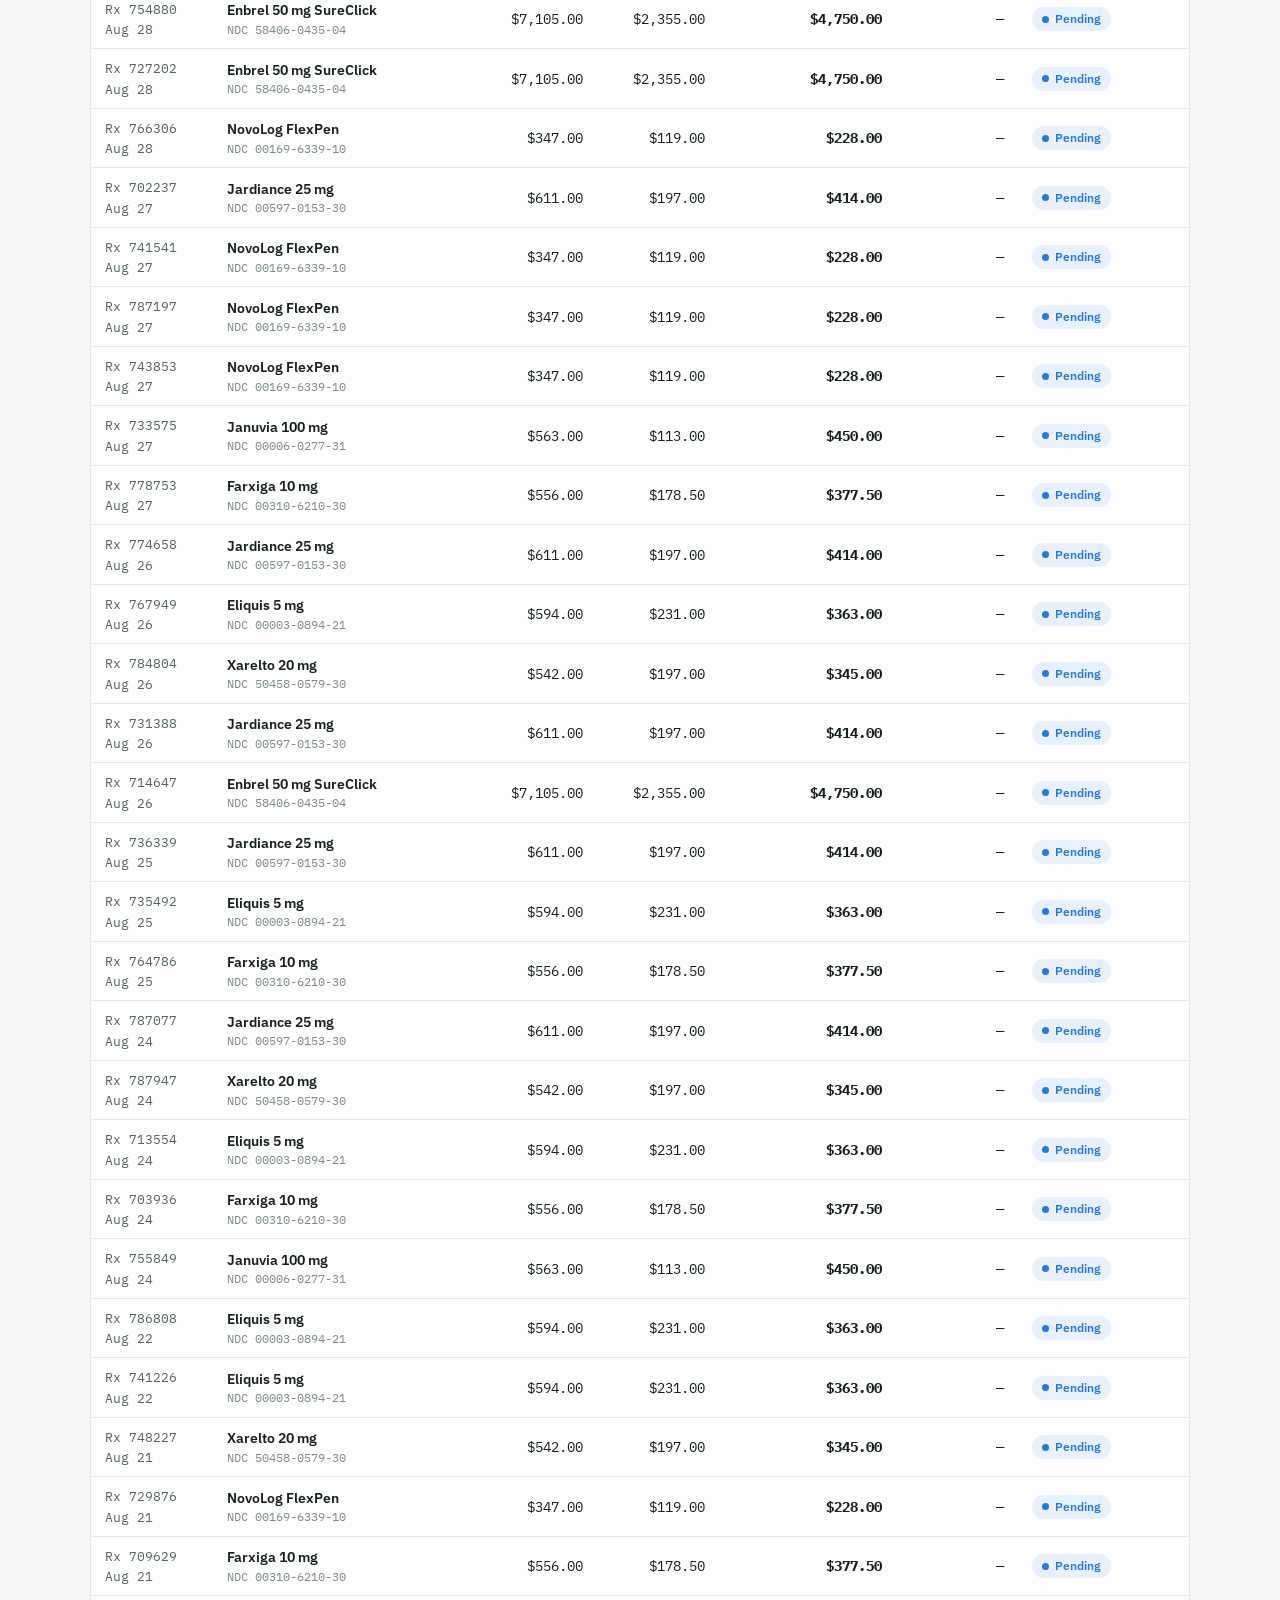
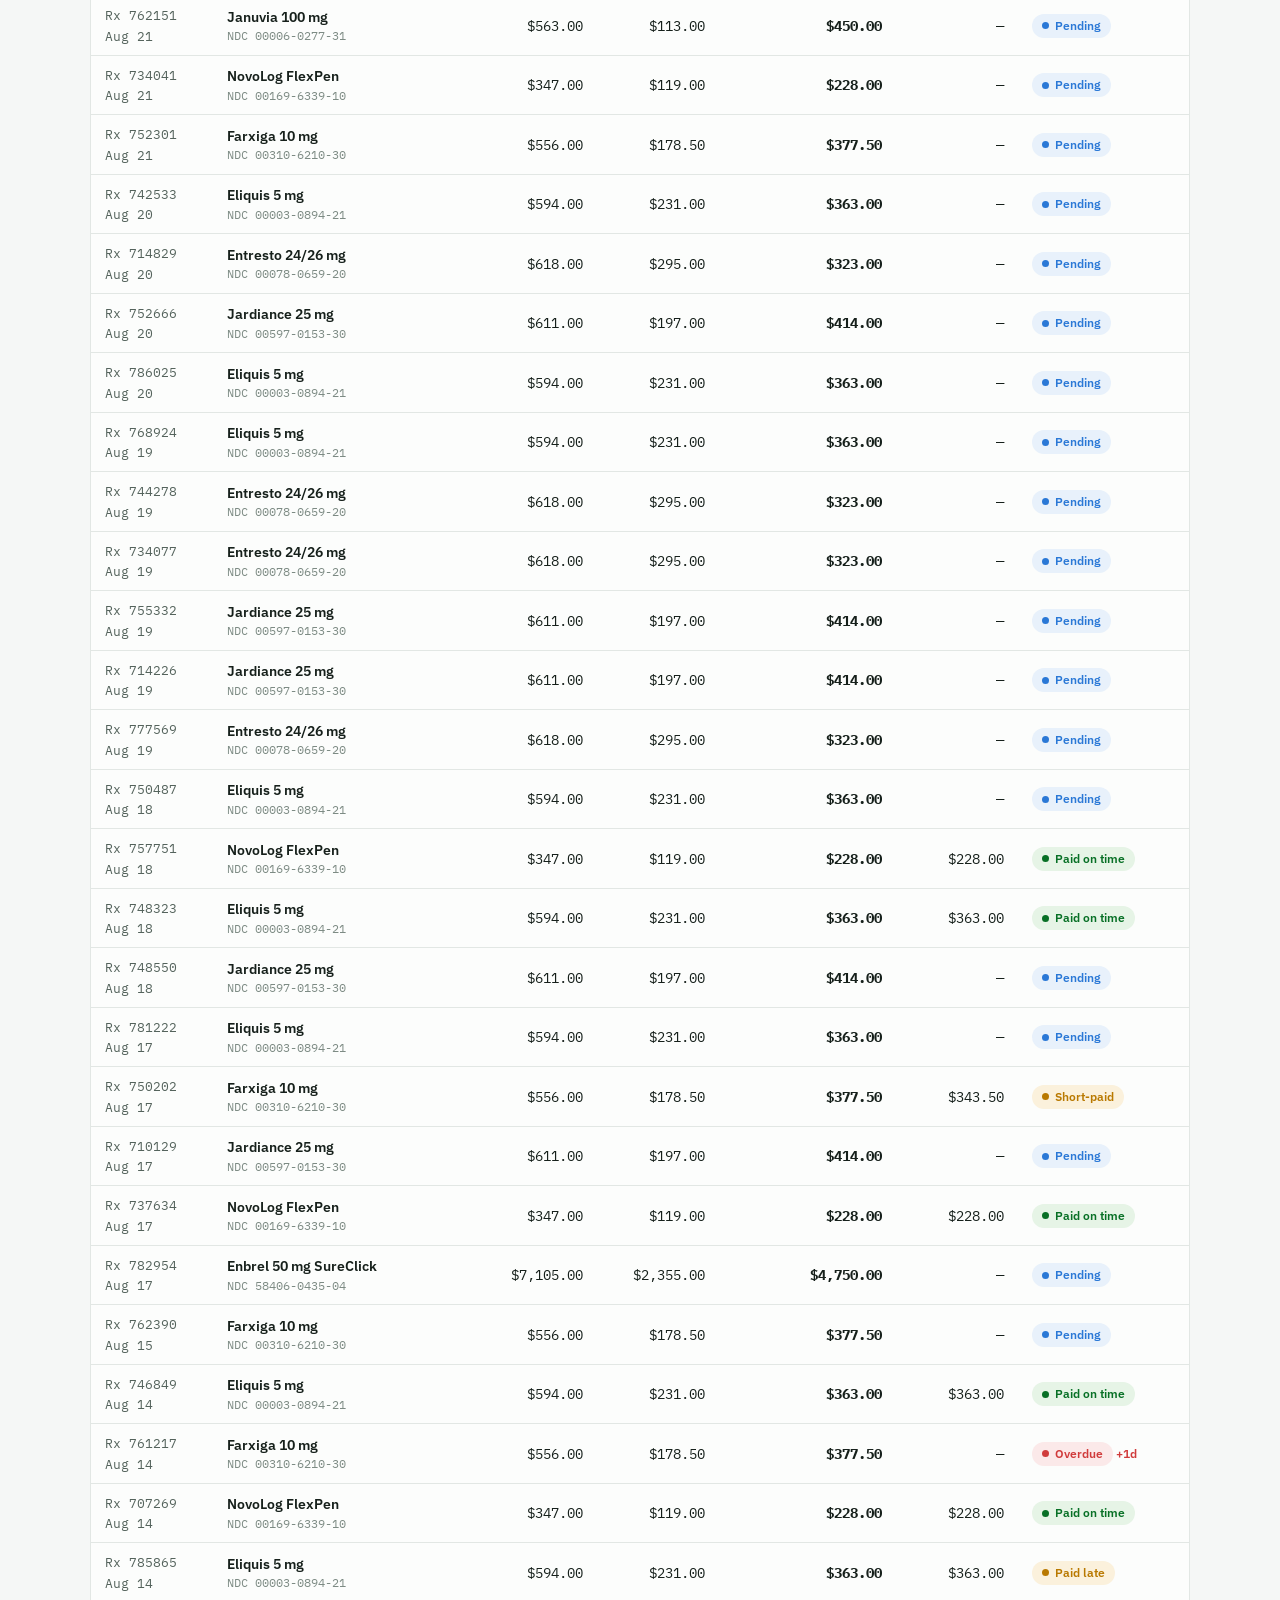
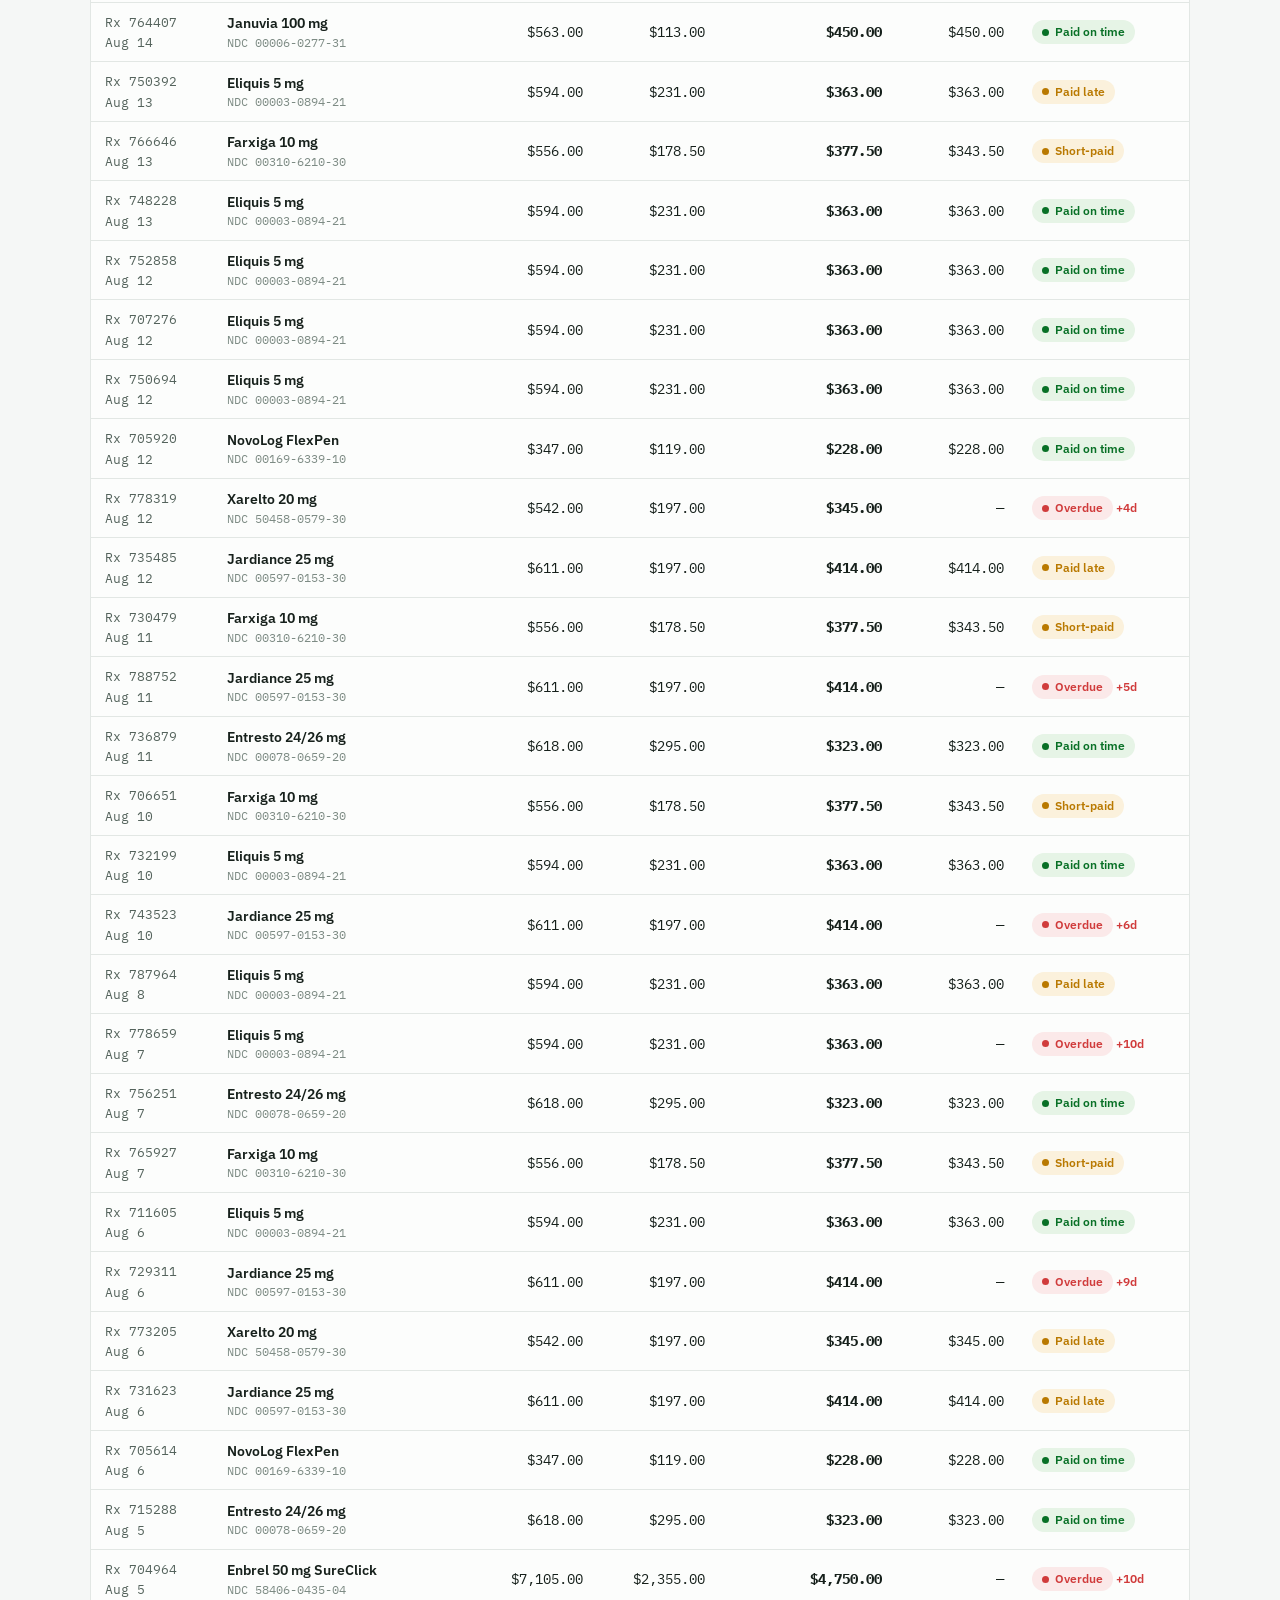
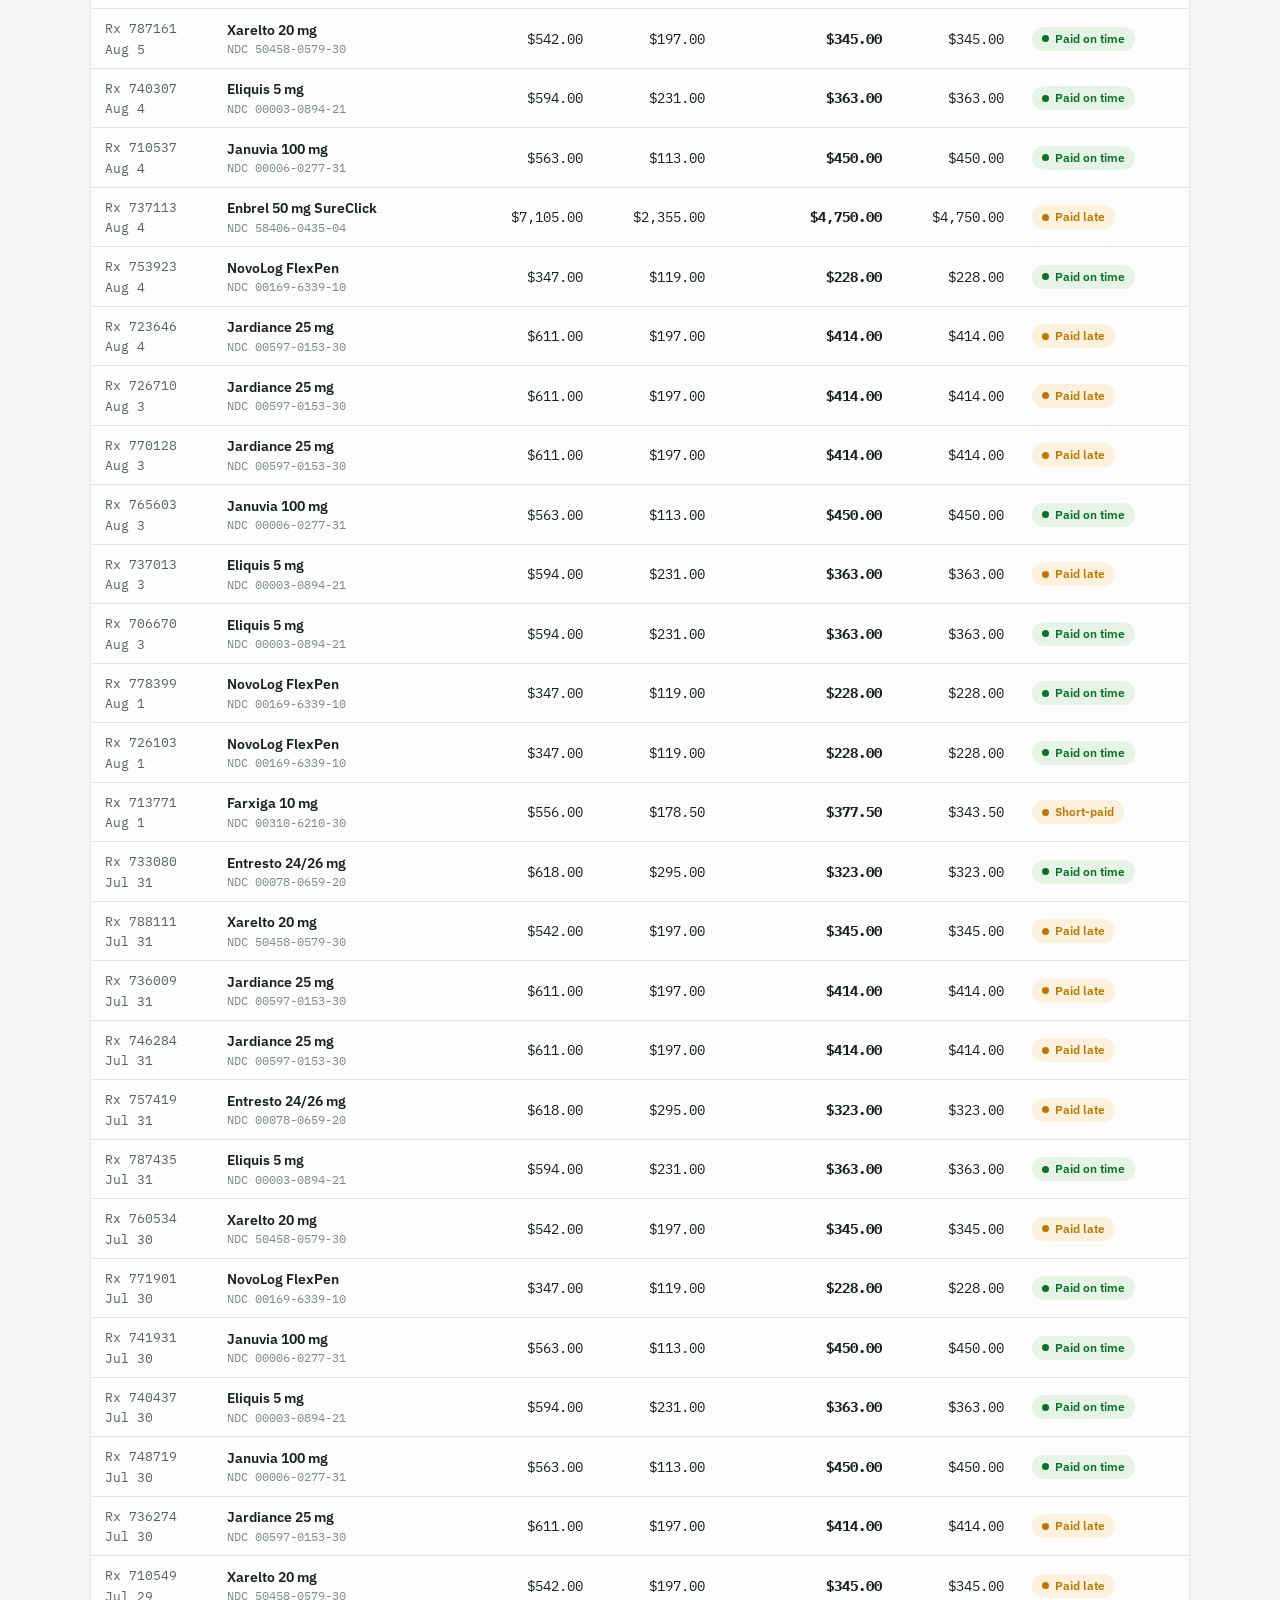
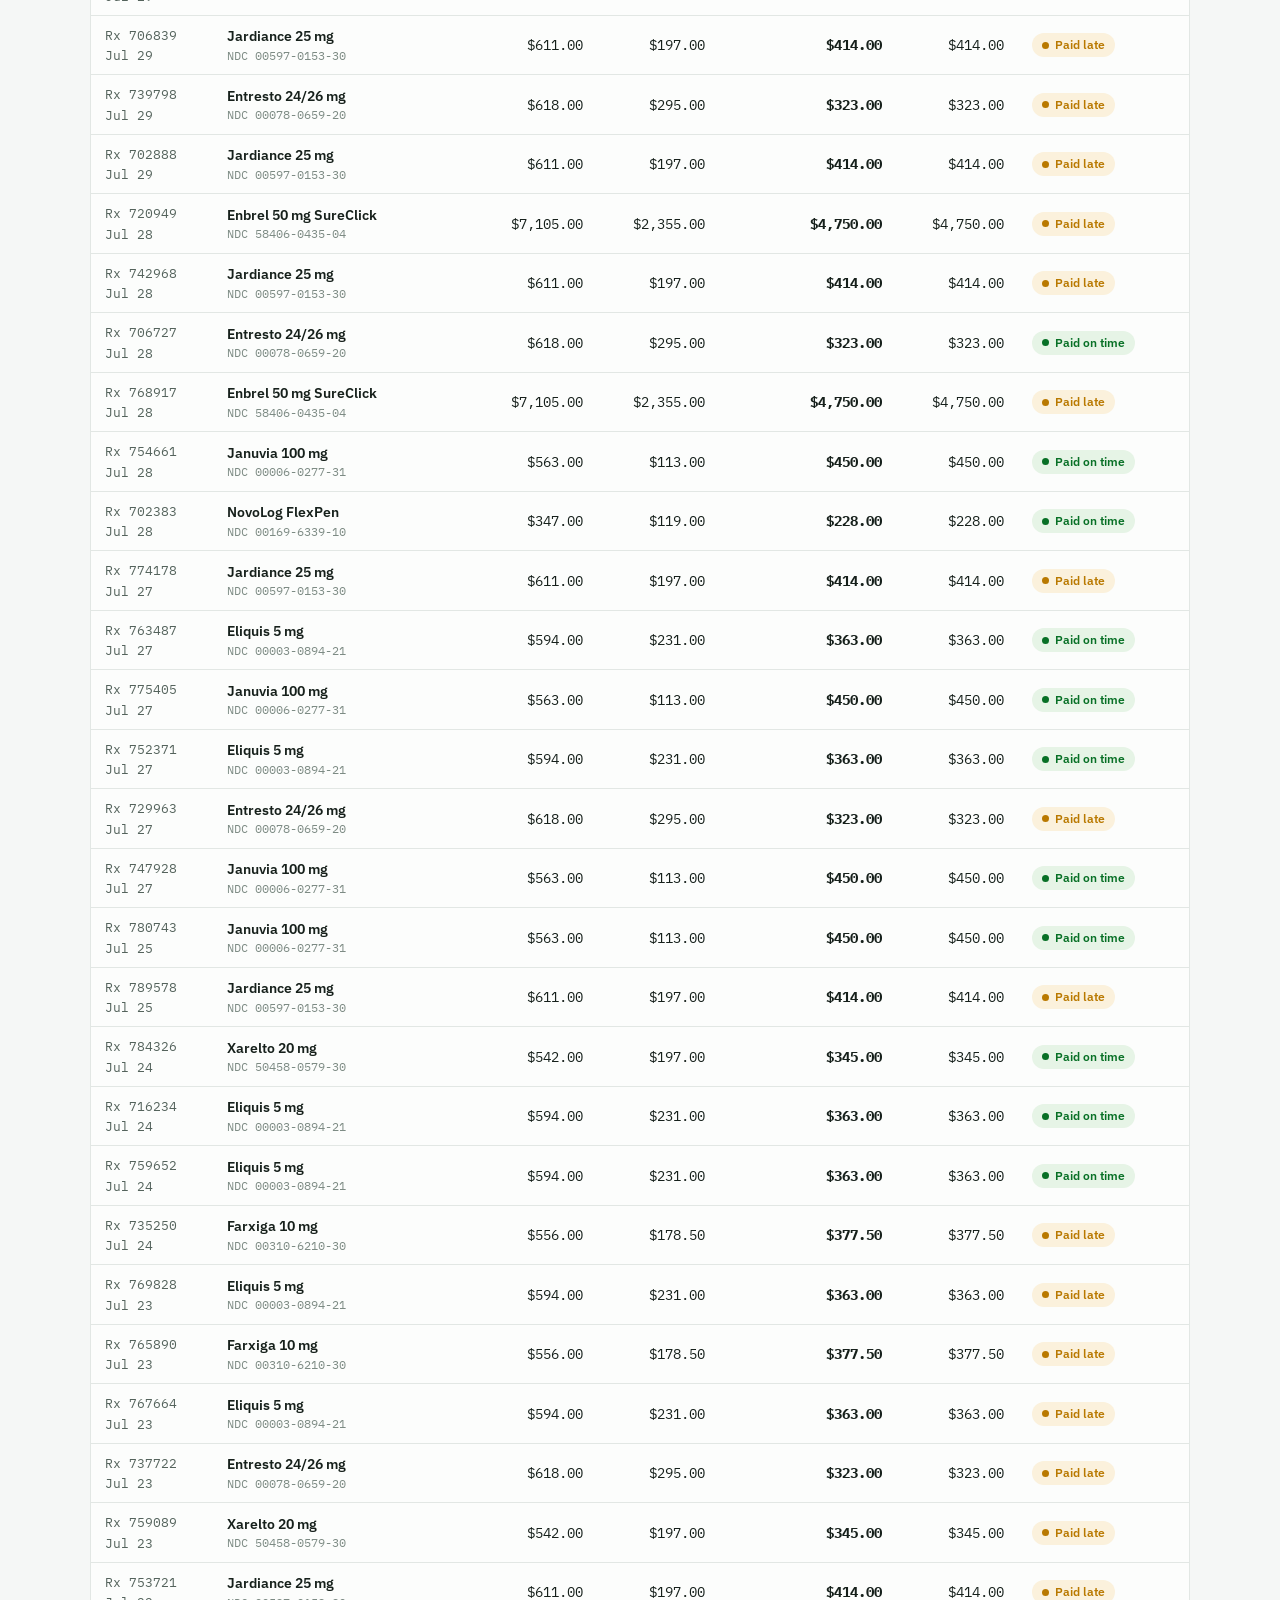
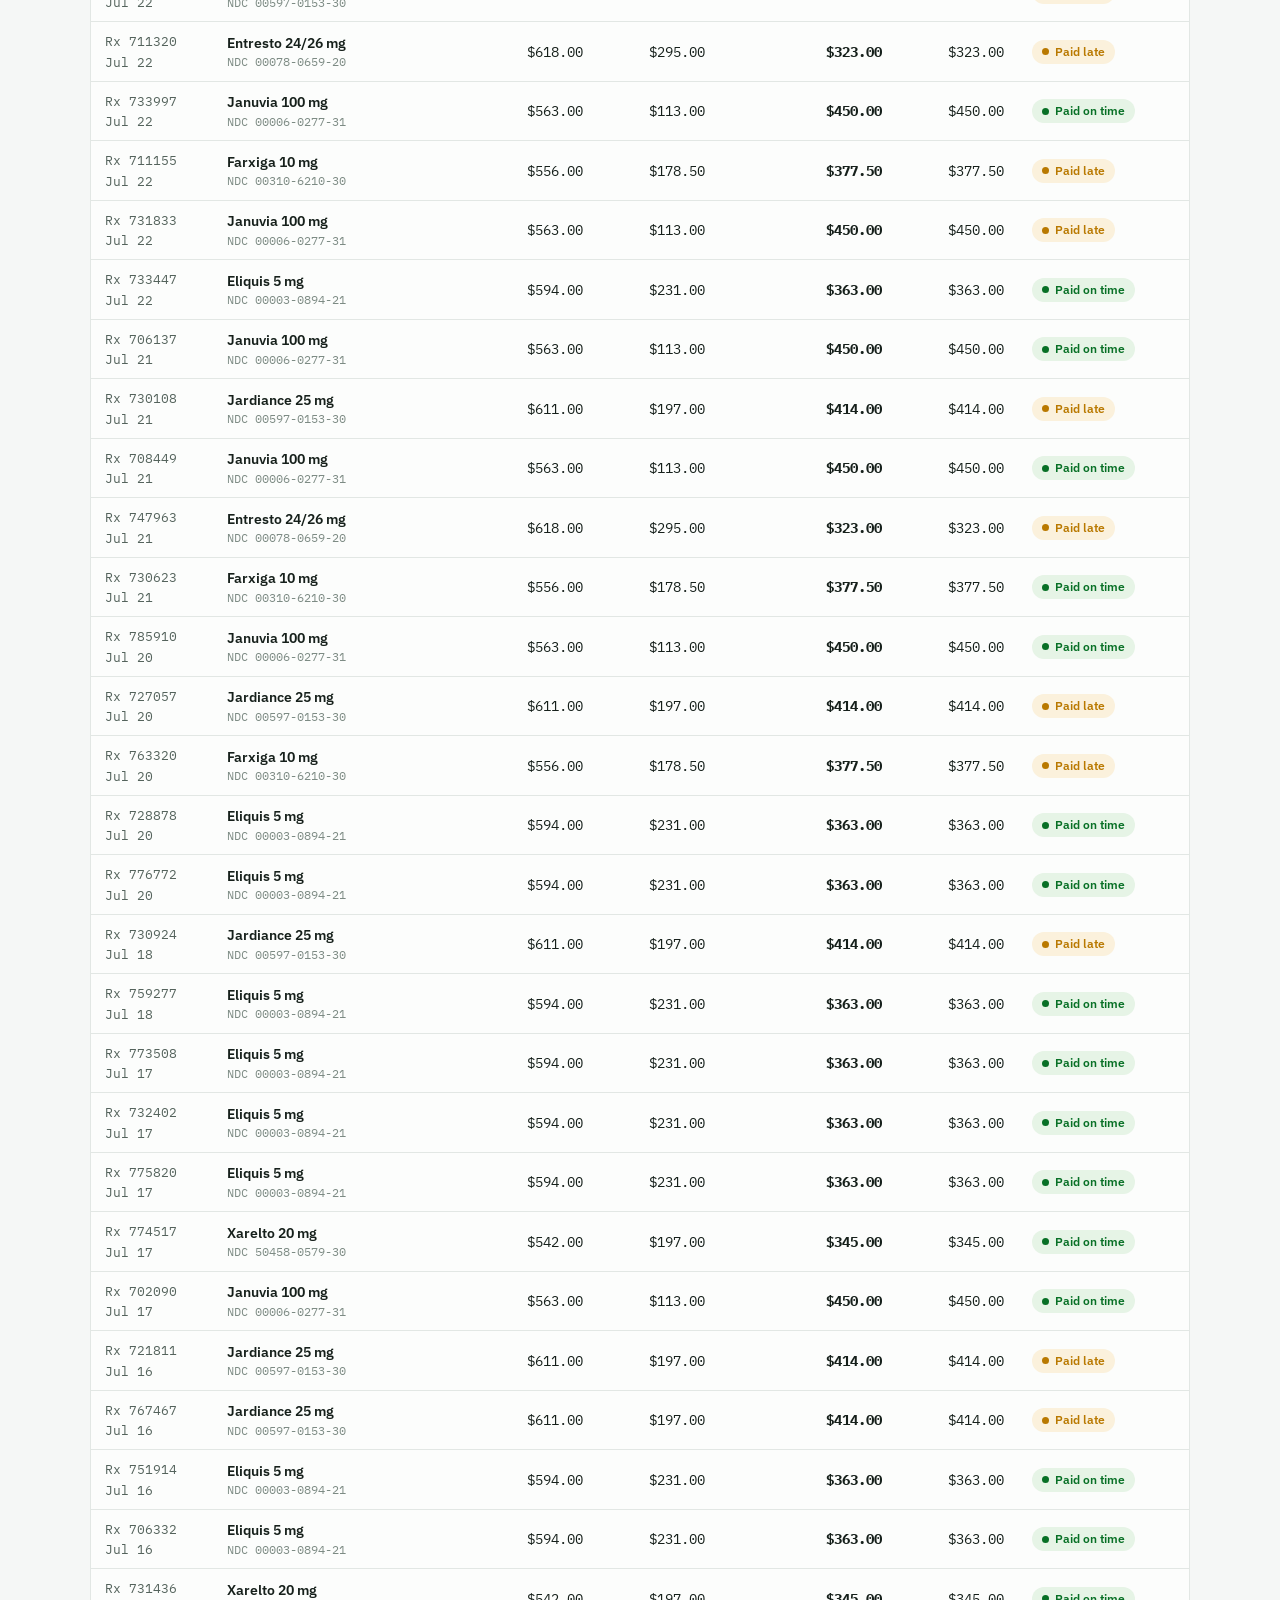
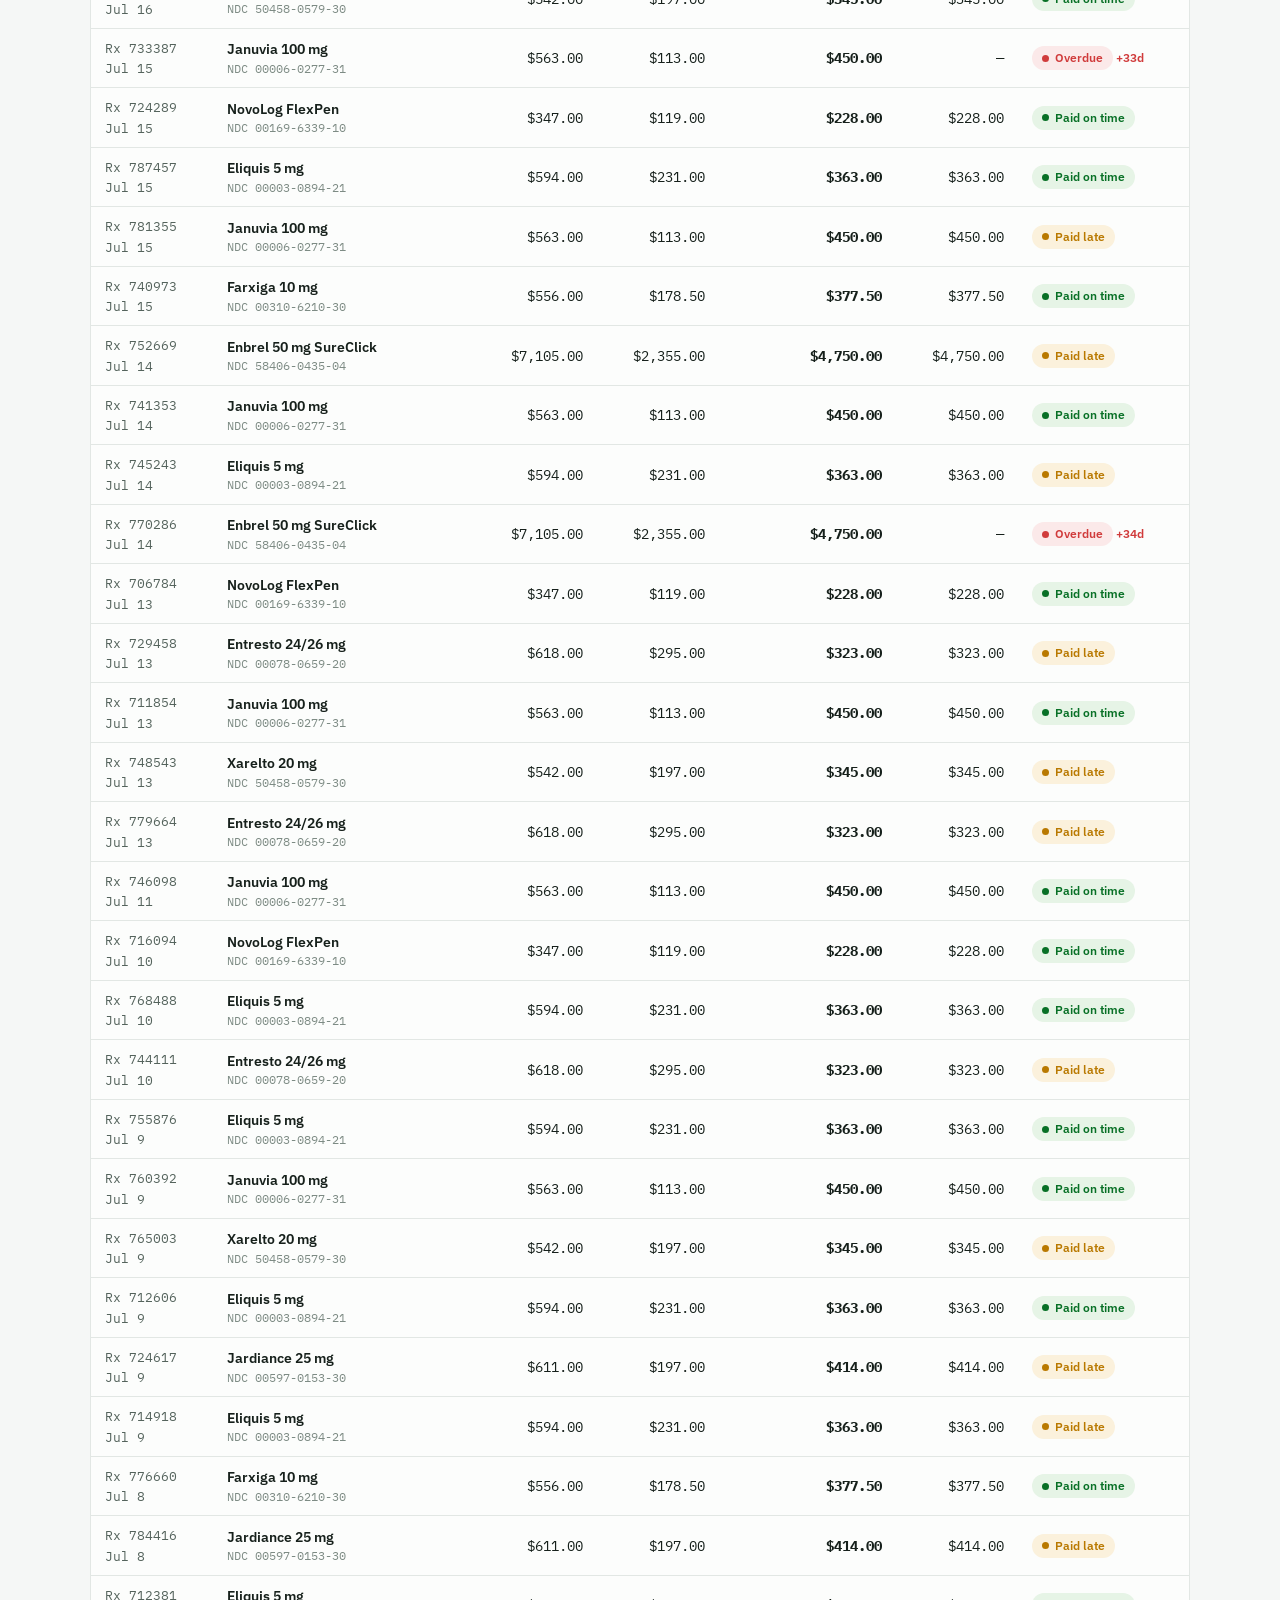
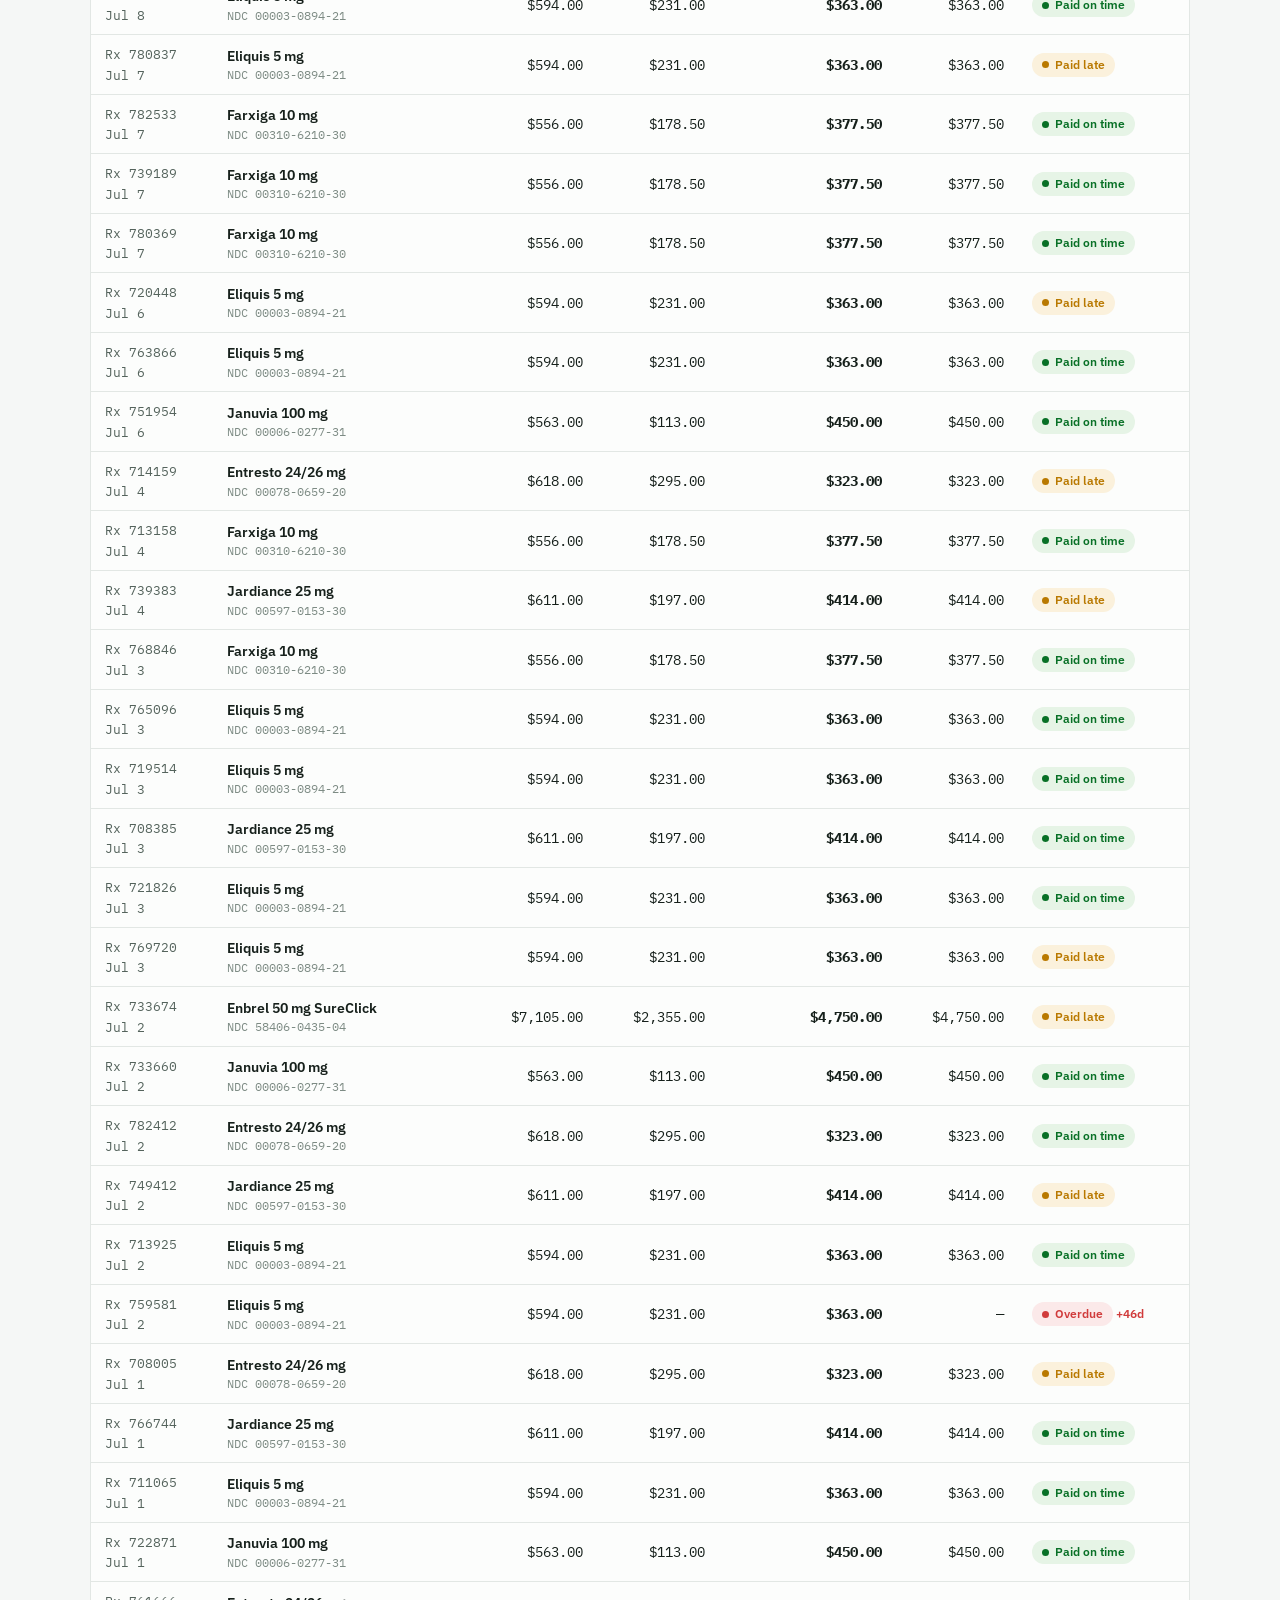
==== commit 0233afb6: "MFP demo: manufacturer compliance scoring, working-capital float, exception taxonomy Deepens the dem" ====
--- a/web/mfp.html
+++ b/web/mfp.html
@@ -106,11 +106,6 @@
     font-weight: 700; font-size: 21px; letter-spacing: -0.01em;
   }
   .wordmark .rx span { color: var(--accent); }
-  .wordmark .rx a { color: inherit; text-decoration: none; }
-  .wordmark .rx a:hover span { text-decoration: underline; }
-  .app-nav { display: flex; gap: 14px; font-size: 12.5px; }
-  .app-nav a { color: var(--ink-2); text-decoration: none; }
-  .app-nav a:hover { color: var(--accent); }
   .wordmark .module {
     font-size: 13px; font-weight: 600; color: var(--ink-2);
     border-left: 1px solid var(--baseline); padding-left: 10px;
@@ -372,6 +367,87 @@
   footer.fine {
     margin-top: 28px; font-size: 12px; color: var(--muted); max-width: 88ch; line-height: 1.6;
   }
+
+  /* ---- manufacturer scorecard ---- */
+  .score-wrap { overflow-x: auto; }
+  table.score { border-collapse: collapse; width: 100%; min-width: 720px; }
+  table.score thead th {
+    text-align: left; font-size: 11px; text-transform: uppercase; letter-spacing: .07em;
+    color: var(--muted); font-weight: 600; padding: 8px 12px 8px 0;
+    border-bottom: 1px solid var(--line); white-space: nowrap;
+  }
+  table.score tbody td { padding: 10px 12px 10px 0; border-bottom: 1px solid var(--line); font-size: 13.5px; }
+  table.score tbody tr:last-child td { border-bottom: none; }
+  table.score tbody tr.clickable { cursor: pointer; }
+  table.score tbody tr.clickable:hover td { background: var(--surface-2); }
+  table.score .mfr b { font-weight: 600; }
+  table.score .mfr span { display: block; font-size: 11.5px; color: var(--muted); }
+  .verdict {
+    display: inline-flex; align-items: center; gap: 6px; font-size: 11.5px; font-weight: 700;
+    letter-spacing: .04em; text-transform: uppercase; border-radius: 999px; padding: 3px 10px; white-space: nowrap;
+  }
+  .verdict.ok      { color: var(--paid-text); background: var(--paid-bg); }
+  .verdict.watch   { color: var(--short);     background: var(--short-bg); }
+  .verdict.pattern { color: var(--overdue);   background: var(--overdue-bg); }
+  .ontime-bar { display: flex; align-items: center; gap: 8px; }
+  .ontime-track { flex: 1; min-width: 60px; height: 6px; border-radius: 3px; background: var(--surface-2); overflow: hidden; }
+  .ontime-fill { height: 100%; border-radius: 3px; }
+  .days-cell b { font-variant-numeric: tabular-nums; }
+  .days-cell span { color: var(--muted); font-size: 11.5px; }
+
+  /* ---- exception taxonomy ---- */
+  .exc-grid { display: grid; grid-template-columns: repeat(4, 1fr); gap: 10px; }
+  .exc {
+    border: 1px solid var(--line); border-left: 3px solid var(--muted); border-radius: 6px;
+    background: var(--surface); padding: 11px 13px;
+  }
+  .exc.hi { border-left-color: var(--overdue); }
+  .exc.mid { border-left-color: var(--short); }
+  .exc.lo { border-left-color: var(--pending); }
+  .exc .n { font-size: 19px; font-weight: 700; font-variant-numeric: tabular-nums; }
+  .exc .t { font-size: 12.5px; font-weight: 600; margin-top: 1px; }
+  .exc .d { font-size: 11.5px; color: var(--muted); margin-top: 3px; line-height: 1.45; }
+
+  /* ---- float chart ---- */
+  #floatchart { width: 100%; height: auto; display: block; }
+
+  /* ---- projection ---- */
+  .proj-grid { display: grid; grid-template-columns: repeat(3, 1fr); gap: 14px; margin-top: 4px; }
+  .proj { border: 1px solid var(--line); border-radius: 8px; padding: 13px 15px; background: var(--surface); }
+  .proj.now { border-color: var(--baseline); }
+  .proj.next { border-color: var(--accent); background: var(--accent-soft); }
+  .proj .lbl { font-size: 11px; text-transform: uppercase; letter-spacing: .07em; color: var(--muted); font-weight: 600; }
+  .proj .big { font-size: 23px; font-weight: 700; margin-top: 3px; font-variant-numeric: tabular-nums; }
+  .proj .sub { font-size: 12px; color: var(--ink-2); margin-top: 2px; }
+
+  /* ---- escalation ladder ---- */
+  .ladder { list-style: none; margin: 0; padding: 0; }
+  .ladder li {
+    display: flex; gap: 10px; align-items: flex-start; font-size: 13px;
+    padding: 7px 0; border-bottom: 1px dashed var(--line);
+  }
+  .ladder li:last-child { border-bottom: none; }
+  .ladder .step {
+    flex: none; width: 20px; height: 20px; border-radius: 50%; font-size: 11px; font-weight: 700;
+    display: grid; place-items: center; background: var(--surface-2); color: var(--muted);
+    border: 1px solid var(--line);
+  }
+  .ladder li.done .step { background: var(--paid-bg); color: var(--paid-text); border-color: var(--paid-text); }
+  .ladder li.now .step  { background: var(--overdue); color: #fff; border-color: var(--overdue); }
+  .ladder li.now { font-weight: 600; }
+  .ladder .when { margin-left: auto; font-family: var(--mono); font-size: 11.5px; color: var(--muted); white-space: nowrap; }
+
+  .pattern-box {
+    border: 1px solid var(--overdue); background: var(--overdue-bg); border-radius: 8px;
+    padding: 11px 14px; margin: 14px 0; font-size: 13px;
+  }
+  .pattern-box b { font-family: var(--mono); }
+
+  @media (max-width: 900px) {
+    .exc-grid { grid-template-columns: 1fr 1fr; }
+    .proj-grid { grid-template-columns: 1fr; }
+  }
+
   [hidden] { display: none !important; }
 
   @media (max-width: 900px) {
@@ -390,14 +466,9 @@
 <div class="wrap">
   <header class="app">
     <div class="wordmark">
-      <div class="rx"><a href="/" aria-label="RxGuard home">Rx<span>Guard</span></a></div>
+      <div class="rx">Rx<span>Guard</span></div>
       <div class="module">MFP Refund Ledger</div>
     </div>
-    <nav class="app-nav" aria-label="RxGuard modules">
-      <a href="/">Margin workbench</a>
-      <a href="/docs">API</a>
-      <a href="https://github.com/hemangnagar/rxguard">GitHub</a>
-    </nav>
     <div class="store">
       <b>Dogwood Pharmacy</b> · Vienna, VA · NCPDP 3947261<br>
       Ledger as of <b>Tue, Sep 2, 2026</b>
@@ -408,13 +479,57 @@
     Since Jan 1, 2026, this pharmacy buys the ten Medicare-negotiated drugs at roughly list price
     (<b>WAC</b>) but is reimbursed against the lower <b>Maximum Fair Price</b>. The manufacturer owes
     the gap on every fill as a refund routed through CMS&rsquo;s Medicare Transaction Facilitator —
-    due within <b>14 calendar days</b> of claim-data transmission. RxGuard reconciles each fill:
-    what&rsquo;s owed, what arrived, what&rsquo;s overdue — with a dispute-ready evidence pack.
+    due within <b>14 calendar days</b> of claim-data transmission. RxGuard reconciles every fill against the
+    bank feed, tracks the working capital that is tied up while refunds are outstanding, separates the exceptions
+    that need different responses, and scores each manufacturer against the statutory window — because a single
+    late refund is a billing question, while a manufacturer that misses it habitually is a compliance matter.
+    Every claim carries a dispute-ready evidence pack; every manufacturer with a pattern carries a referral pack.
   </div>
 
   <div class="kpis" id="kpis"></div>
 
-  <div class="row2">
+  <section class="panel">
+    <h2>Working capital tied up in unpaid refunds</h2>
+    <p class="note">Daily balance the pharmacy is fronting: every fill adds its refund to the float on the day
+      its claim data is transmitted, and removes it on the day the deposit clears. Short payments never clear.</p>
+    <div class="chart-legend">
+      <span><span class="sw" style="background:var(--overdue)"></span>Past the 14-day standard</span>
+      <span><span class="sw" style="background:var(--pending)"></span>Inside the window</span>
+      <span><span class="dash"></span>Average floated</span>
+    </div>
+    <svg id="floatchart" viewBox="0 0 1100 260" role="img" aria-label="Daily outstanding refund balance over eleven weeks, split into amounts inside the 14-day window and past it"></svg>
+  </section>
+
+  <section class="panel" style="margin-top:12px">
+    <h2>Manufacturer compliance</h2>
+    <p class="note">One late refund is a billing question. A manufacturer that misses the statutory window on most
+      of its claims is a pattern — and a pattern is what a regulator acts on. Click a row for its evidence pack.</p>
+    <div class="score-wrap">
+      <table class="score">
+        <thead>
+          <tr>
+            <th>Manufacturer</th>
+            <th class="num">Claims</th>
+            <th class="num">Refunds owed</th>
+            <th>Paid within 14 days</th>
+            <th class="num">Days to refund</th>
+            <th class="num">Outstanding</th>
+            <th>Assessment</th>
+          </tr>
+        </thead>
+        <tbody id="scorebody"></tbody>
+      </table>
+    </div>
+  </section>
+
+  <section class="panel" style="margin-top:12px">
+    <h2>Exceptions the ledger separates</h2>
+    <p class="note">&ldquo;Unpaid&rdquo; is not one thing. Each of these needs a different response, and two of them
+      are invisible in a reconciliation report that only matches totals.</p>
+    <div class="exc-grid" id="exceptions"></div>
+  </section>
+
+  <div class="row2" style="margin-top:12px">
     <section class="panel">
       <h2>Outstanding refunds by age</h2>
       <p class="note">Age is measured from the refund due date (transmission&nbsp;+&nbsp;14 calendar days).</p>
@@ -456,6 +571,15 @@
     </div>
   </section>
 
+  <section class="panel" style="margin-top:12px">
+    <h2>What this becomes in 2027</h2>
+    <p class="note">Ten negotiated drugs are in effect today. Fifteen more take effect Jan&nbsp;1,&nbsp;2027, and the
+      340B rebate pilot routes a second manufacturer-refund stream through the same facilitator.</p>
+    <div class="proj-grid" id="projection"></div>
+    <p class="note" style="margin:12px 0 0">The 2027 figures scale this pharmacy&rsquo;s observed refund-per-fill and
+      payment behavior across the announced drug list. They are an extrapolation, not a forecast.</p>
+  </section>
+
   <section class="panel prov">
     <h2>Data provenance</h2>
     <p class="note">Exactly where this demo touches reality — and where it doesn't.</p>
@@ -467,7 +591,9 @@
           <li>The 14-calendar-day refund standard (42&nbsp;U.S.C. §1320f-2 and CMS program guidance).</li>
           <li>All eight drugs shown, matched to their actual manufacturers, are among the ten selected drugs.</li>
           <li>The MFP column holds CMS&rsquo;s published 2026 negotiated prices for a 30-day supply ($231 Eliquis &hellip; $2,355 Enbrel).</li>
-          <li>The cash-flow pain is documented: NCPA estimates roughly $11K/week floated per pharmacy, with real-world payment averaging ~21 days against the 14-day standard — this ledger&rsquo;s median of 20 days was tuned to that.</li>
+          <li>The cash-flow pain is documented: NCPA estimates roughly $11K/week floated per pharmacy, with real-world payment averaging ~21 days against the 14-day standard — this ledger averages <span id="provMedian">&mdash;</span> days to refund, in that range, and floats
+          <span id="provWeekly">&mdash;</span> per week &mdash; somewhat above NCPA&rsquo;s per-pharmacy average,
+          since the modeled panel is deliberately Medicare-heavy.</li>
         </ul>
       </div>
       <div>
@@ -485,6 +611,9 @@
         <ul>
           <li>The pharmacy, its address and NCPDP number; every Rx number, invoice line, MTF reference, ACH trace, adjudication ID, fill date, deposit, and short-payment — all generated deterministically from a fixed seed.</li>
           <li>The letter&rsquo;s addressee (&ldquo;Medicare MFP Effectuation Team&rdquo;) is an invented label, and the letter paraphrases the refund requirement rather than citing it.</li>
+          <li><b>Every manufacturer&rsquo;s payment behavior is invented.</b> The compliance scorecard is the honest
+            output of a made-up input: each company was assigned a payment profile, and the ledger reports what those
+            profiles produce. Nothing here describes how any real manufacturer actually pays.</li>
         </ul>
       </div>
     </div>
@@ -529,115 +658,225 @@
   enbrel:   { name: "Enbrel 50 mg SureClick",    generic: "etanercept",            ndc: "58406-0435-04", pkg: "4 auto-injectors",  wac: 7105.00, mfp: 2355.00, mfr: "Amgen" },
 };
 
-/* [drug, fillDate, outcome, arg]
-   outcome: P = paid in full after <arg> days from transmission
-            S = short-paid: paid <arg> dollars, after args[1] days
-            O = overdue (unpaid, past due date)
-            N = pending (unpaid, still inside 14-day window)          */
-const FILLS = [
-  ["eliquis","2026-06-22","P",16], ["jardiance","2026-06-23","P",21], ["novolog","2026-06-24","P",13],
-  ["xarelto","2026-06-25","P",24], ["eliquis","2026-06-26","P",19],
-  ["januvia","2026-06-29","P",27], ["farxiga","2026-06-30","P",18], ["eliquis","2026-07-01","P",22],
-  ["entresto","2026-07-02","P",20],
-  ["eliquis","2026-07-06","P",17], ["jardiance","2026-07-07","P",25], ["novolog","2026-07-08","P",14],
-  ["xarelto","2026-07-09","P",21], ["farxiga","2026-07-10","P",23],
-  ["eliquis","2026-07-13","P",19], ["januvia","2026-07-14","O",0],  ["jardiance","2026-07-15","P",26],
-  ["entresto","2026-07-16","P",18], ["novolog","2026-07-17","P",20],
-  ["eliquis","2026-07-20","P",22], ["xarelto","2026-07-21","O",0],  ["farxiga","2026-07-22","P",19],
-  ["enbrel","2026-07-23","S",[4137.50,23]], ["jardiance","2026-07-24","P",21],
-  ["eliquis","2026-07-27","P",24], ["januvia","2026-07-28","P",17], ["novolog","2026-07-29","O",0],
-  ["entresto","2026-07-30","P",25],
-  ["enbrel","2026-08-03","O",0],  ["eliquis","2026-08-04","P",20], ["jardiance","2026-08-05","O",0],
-  ["xarelto","2026-08-06","P",18], ["farxiga","2026-08-07","P",22],
-  ["eliquis","2026-08-10","P",16], ["januvia","2026-08-11","P",21], ["novolog","2026-08-12","P",19],
-  ["entresto","2026-08-13","O",0], ["jardiance","2026-08-14","P",17],
-  ["eliquis","2026-08-17","N",0],  ["xarelto","2026-08-18","P",15], ["farxiga","2026-08-19","S",[301.00,20]],
-  ["eliquis","2026-08-24","N",0],  ["januvia","2026-08-25","N",0],  ["jardiance","2026-08-26","N",0],
-  ["novolog","2026-08-27","N",0],
-  ["eliquis","2026-08-31","N",0],  ["entresto","2026-09-01","N",0],
-];
-
-const TODAY = new Date("2026-09-02T12:00:00");
-const DAY = 86400000;
+/* ---------- helpers ---------- */
+const DAY_MS = 86400000;
 const d = s => new Date(s + "T12:00:00");
-const addDays = (dt, n) => new Date(dt.getTime() + n * DAY);
+const addDays = (dt, n) => new Date(dt.getTime() + n * DAY_MS);
 const fmtD = dt => dt.toLocaleDateString("en-US", { month: "short", day: "numeric" });
 const fmtDY = dt => dt.toLocaleDateString("en-US", { month: "short", day: "numeric", year: "numeric" });
 const iso = dt => dt.toISOString().slice(0, 10);
 const usd = n => n.toLocaleString("en-US", { style: "currency", currency: "USD" });
-const daysBetween = (a, b) => Math.round((b - a) / DAY);
-
-// deterministic pseudo-ids from the fill date + drug (stable across loads)
+const usd0 = n => n.toLocaleString("en-US", { style: "currency", currency: "USD", maximumFractionDigits: 0 });
+const daysBetween = (a, b) => Math.round((b - a) / DAY_MS);
+const median = xs => { if (!xs.length) return null; const v = xs.slice().sort((a, b) => a - b); return v[Math.floor(v.length / 2)]; };
 function hash(s) { let h = 2166136261; for (const c of s) { h ^= c.charCodeAt(0); h = Math.imul(h, 16777619); } return h >>> 0; }
 
-const CLAIMS = FILLS.map(([key, fill, outcome, arg], i) => {
-  const drug = DRUGS[key];
-  const fillDate = d(fill);
-  const h = hash(key + fill);
-  const sentDate = addDays(fillDate, 2 + (h % 3));            // MTF data transmitted 2-4 days after fill
-  const dueDate  = addDays(sentDate, 14);                     // CMS 14-calendar-day standard
-  const expected = +(drug.wac - drug.mfp).toFixed(2);
-  const rxNo = String(701000 + ((h % 89000) + i * 37) % 89000).padStart(6, "0");
-  const c = {
-    id: "C" + String(i + 1).padStart(3, "0"),
-    ep: "EP-2026-" + String(101 + i).padStart(4, "0"),
-    key, drug, rxNo, fillDate, sentDate, dueDate, expected,
-    mtfRef: "MTF-26-" + String(200000 + (h % 700000)).padStart(6, "0"),
-    invRef: "INV-" + String(280000 + (h % 19000)) + "/L" + (1 + (h % 22)),
-    adjRef: "D0-" + String(1000000 + (h % 8999999)),
-    received: 0, paidDate: null, ach: null, status: "pending",
-  };
-  if (outcome === "P") {
-    c.received = expected;
-    c.paidDate = addDays(sentDate, arg);
-    c.ach = "ACH " + String(910000000 + (h % 89999999));
-    c.status = "paid";
-    c.daysToRefund = arg;
-  } else if (outcome === "S") {
-    c.received = arg[0];
-    c.paidDate = addDays(sentDate, arg[1]);
-    c.ach = "ACH " + String(910000000 + (h % 89999999));
-    c.status = "short";
-    c.daysToRefund = arg[1];
-  } else if (outcome === "O") {
-    c.status = "overdue";
-  } else {
-    c.status = TODAY > dueDate ? "overdue" : "pending";
-  }
-  c.variance = +(expected - c.received).toFixed(2);
-  c.age = c.status === "overdue" ? daysBetween(c.dueDate, TODAY) : 0;
-  return c;
-});
+/* ---------- deterministic synthetic generator ----------------------------
+   Every figure below is produced from this block: one seed, one pass, no
+   hand-entered totals. Each manufacturer is given a payment profile, and the
+   ledger's statuses fall out of those profiles rather than being asserted. */
+
+const SEED = 20260902;
+function rng(seed) {
+  let x = seed >>> 0;
+  return () => { x ^= x << 13; x >>>= 0; x ^= x >>> 17; x ^= x << 5; x >>>= 0; return x / 4294967296; };
+}
+
+/* mean/spread = days from MTF transmission to deposit; miss = share never paid;
+   short = share underpaid; weight = share of this pharmacy's negotiated-drug fills */
+const PROFILE = {
+  eliquis:  { mean: 13, spread: 4, miss: 0.02, short: 0.00, weight: 26 },
+  jardiance:{ mean: 20, spread: 6, miss: 0.06, short: 0.02, weight: 18 },
+  xarelto:  { mean: 16, spread: 5, miss: 0.05, short: 0.00, weight: 13 },
+  januvia:  { mean: 12, spread: 3, miss: 0.01, short: 0.00, weight: 11 },
+  farxiga:  { mean: 14, spread: 4, miss: 0.02, short: 0.00, weight: 12 },
+  entresto: { mean: 18, spread: 6, miss: 0.05, short: 0.01, weight: 9 },
+  novolog:  { mean: 11, spread: 3, miss: 0.01, short: 0.00, weight: 8 },
+  enbrel:   { mean: 29, spread: 9, miss: 0.22, short: 0.06, weight: 3 },
+};
+
+/* Farxiga's WAC rose Aug 1. AstraZeneca kept refunding on the old basis, so
+   every affected claim is short by EXACTLY the WAC delta — the signature of a
+   price-basis error rather than a rounding difference. */
+const BASIS = { key: "farxiga", from: d("2026-08-01"), oldWac: 556.00, delta: +(590.00 - 556.00).toFixed(2) };
+
+const TODAY = new Date("2026-09-02T12:00:00");
+const DAY = 86400000;
+
+function buildLedger() {
+  const r = rng(SEED);
+  const keys = [];
+  for (const [k, p] of Object.entries(PROFILE)) for (let i = 0; i < p.weight; i++) keys.push(k);
+
+  const claims = [];
+  let n = 0;
+  for (let day = d("2026-06-22"); day <= d("2026-09-01"); day = addDays(day, 1)) {
+    const dow = day.getDay();
+    if (dow === 0) continue;                                  // closed Sundays
+    const perDay = dow === 6 ? 1 + Math.floor(r() * 3) : 3 + Math.floor(r() * 4);
+    for (let i = 0; i < perDay; i++) {
+      const key = keys[Math.floor(r() * keys.length)];
+      const drug = DRUGS[key], prof = PROFILE[key];
+      const h = hash(key + iso(day) + n);
+      const sentDate = addDays(day, 2 + (h % 3));
+      const dueDate = addDays(sentDate, 14);
+      const expected = +(drug.wac - drug.mfp).toFixed(2);
+
+      // days to deposit: triangular around the profile mean, never < 4
+      const draw = (r() + r()) / 2;
+      let days = Math.max(4, Math.round(prof.mean + prof.spread * (draw * 2 - 1) * 1.8));
+      const missed = r() < prof.miss;
+
+      const c = {
+        id: "C" + String(++n).padStart(3, "0"),
+        ep: "EP-2026-" + String(1000 + n),
+        key, drug, fillDate: day, sentDate, dueDate, expected,
+        rxNo: String(701000 + ((h % 89000) + n * 37) % 89000).padStart(6, "0"),
+        mtfRef: "MTF-26-" + String(200000 + (h % 700000)).padStart(6, "0"),
+        invRef: "INV-" + String(280000 + (h % 19000)) + "/L" + (1 + (h % 22)),
+        adjRef: "D0-" + String(1000000 + (h % 8999999)),
+        received: 0, paidDate: null, ach: null, daysToRefund: null, shortKind: null,
+      };
+
+      const basisHit = key === BASIS.key && day >= BASIS.from;
+      const paidDate = missed ? null : addDays(sentDate, days);
+
+      if (paidDate && paidDate <= TODAY) {
+        c.paidDate = paidDate;
+        c.daysToRefund = days;
+        c.ach = "ACH " + String(910000000 + (h % 89999999));
+        if (basisHit) {
+          c.received = +(expected - BASIS.delta).toFixed(2);
+          c.shortKind = "basis";
+        } else if (r() < prof.short) {
+          c.received = +(expected * (0.55 + r() * 0.3)).toFixed(2);
+          c.shortKind = "partial";
+        } else {
+          c.received = expected;
+        }
+      }
+
+      c.variance = +(expected - c.received).toFixed(2);
+      if (c.paidDate && c.variance > 0.005) c.status = "short";
+      else if (c.paidDate && c.daysToRefund > 14) c.status = "late";
+      else if (c.paidDate) c.status = "paid";
+      else if (TODAY > c.dueDate) c.status = "overdue";
+      else c.status = "pending";
+      c.age = c.status === "overdue" ? daysBetween(c.dueDate, TODAY) : 0;
+      claims.push(c);
+    }
+  }
+  return claims;
+}
+
+const CLAIMS = buildLedger();
+
+/* Deposits that arrived referencing a transmission this pharmacy has no open
+   claim for — real money in the account that cannot be applied. A report that
+   only matches totals shows these as a surplus and moves on. */
+const ORPHANS = [
+  { ach: "ACH 918204773", date: d("2026-08-06"), amount: 363.00, ref: "MTF-26-418902", note: "references a transmission not in this pharmacy's ledger" },
+  { ach: "ACH 913660418", date: d("2026-08-21"), amount: 414.00, ref: "MTF-26-233741", note: "references a transmission not in this pharmacy's ledger" },
+  { ach: "ACH 916991205", date: d("2026-08-28"), amount: 4750.00, ref: "MTF-26-596014", note: "duplicate of a refund already applied — repayable to the manufacturer" },
+];
 
 /* ---------- derived aggregates (single source of truth: CLAIMS) ---------- */
 
 const open = CLAIMS.filter(c => c.status === "pending" || c.status === "overdue");
 const overdue = CLAIMS.filter(c => c.status === "overdue");
 const shorts = CLAIMS.filter(c => c.status === "short");
-const paid = CLAIMS.filter(c => c.status === "paid" || c.status === "short");
+const settled = CLAIMS.filter(c => c.paidDate);              // paid, late, or short
+const lates = CLAIMS.filter(c => c.status === "late");
 const sum = arr => +(arr.reduce((a, c) => a + c.variance, 0)).toFixed(2);
-const outstanding = sum(open) + sum(shorts);
+const sumExpected = arr => +(arr.reduce((a, c) => a + c.expected, 0)).toFixed(2);
+
+const outstanding = +(sum(open) + sum(shorts)).toFixed(2);
 const overdueAmt = sum(overdue);
-const days = paid.map(c => c.daysToRefund).sort((a, b) => a - b);
-const medianDays = days.length ? days[Math.floor(days.length / 2)] : 0;
 const shortVar = sum(shorts);
+const medianDays = median(settled.map(c => c.daysToRefund)) || 0;
+const meanDays = Math.round(settled.reduce((a, c) => a + c.daysToRefund, 0) / settled.length);
+const onTime = settled.filter(c => c.daysToRefund <= 14).length;
+const weeks = daysBetween(d("2026-06-22"), TODAY) / 7;
+const weeklyFloat = +(sumExpected(CLAIMS) / weeks).toFixed(2);
+
+/* daily outstanding balance: a claim floats from transmission until its
+   deposit clears; an unresolved short payment never clears. */
+const FLOAT = (() => {
+  const series = [];
+  for (let day = d("2026-06-22"); day <= TODAY; day = addDays(day, 1)) {
+    let inWindow = 0, past = 0;
+    for (const c of CLAIMS) {
+      if (c.sentDate > day) continue;
+      let amt = 0;
+      if (!c.paidDate || c.paidDate > day) amt = c.expected;
+      else if (c.variance > 0.005) amt = c.variance;
+      if (!amt) continue;
+      if (day > c.dueDate) past += amt; else inWindow += amt;
+    }
+    series.push({ day, inWindow: +inWindow.toFixed(2), past: +past.toFixed(2), total: +(inWindow + past).toFixed(2) });
+  }
+  return series;
+})();
+const peakFloat = Math.max(...FLOAT.map(f => f.total));
+const floatNow = FLOAT[FLOAT.length - 1].total;
+
+/* per-manufacturer roll-up — the pattern view */
+const BY_MFR = (() => {
+  const map = new Map();
+  for (const c of CLAIMS) {
+    const k = c.drug.mfr;
+    if (!map.has(k)) map.set(k, { mfr: k, drugs: new Set(), claims: [], settled: [] });
+    const m = map.get(k);
+    m.drugs.add(c.drug.name.split(" ")[0]);
+    m.claims.push(c);
+    if (c.paidDate) m.settled.push(c);
+  }
+  const rows = [...map.values()].map(m => {
+    /* Compliance is measured over claims that have HAD their chance — settled,
+       or past the due date. Counting only settled claims would reward the
+       manufacturer that simply never pays. Claims still inside the window are
+       not yet failures and are excluded. */
+    const evaluable = m.claims.filter(c => c.paidDate || TODAY > c.dueDate);
+    const onTimeN = evaluable.filter(c => c.paidDate && c.daysToRefund <= 14).length;
+    const rate = evaluable.length ? onTimeN / evaluable.length : null;
+    const outstandingAmt = +(sum(m.claims.filter(c => !c.paidDate)) + sum(m.claims.filter(c => c.status === "short"))).toFixed(2);
+    const med = median(m.settled.map(c => c.daysToRefund));
+    let verdict = "ok";
+    if (rate !== null && evaluable.length >= 8) {
+      if (rate < 0.35) verdict = "pattern";
+      else if (rate < 0.70) verdict = "watch";
+    }
+    return {
+      ...m, drugs: [...m.drugs], onTimeN, rate, med, evaluable,
+      owed: sumExpected(m.claims), outstanding: outstandingAmt,
+      unpaid: m.claims.filter(c => !c.paidDate).length,
+      shortN: m.claims.filter(c => c.status === "short").length,
+      verdict,
+    };
+  });
+  return rows.sort((a, b) => b.outstanding - a.outstanding);
+})();
+
+const basisShorts = shorts.filter(c => c.shortKind === "basis");
+const partialShorts = shorts.filter(c => c.shortKind === "partial");
+const orphanTotal = +(ORPHANS.reduce((a, o) => a + o.amount, 0)).toFixed(2);
 
 /* ---------- KPI tiles ---------- */
 
 const kpiEl = document.getElementById("kpis");
 kpiEl.innerHTML = `
-  <div class="kpi"><div class="lbl">Refunds outstanding</div>
-    <div class="val">${usd(outstanding)}</div>
+  <div class="kpi"><div class="lbl">Floated right now</div>
+    <div class="val">${usd(floatNow)}</div>
     <div class="sub">${open.length + shorts.length} claims awaiting full payment</div></div>
   <div class="kpi"><div class="lbl">Past the 14-day standard</div>
     <div class="val bad">${usd(overdueAmt)}</div>
-    <div class="sub">${overdue.length} claims overdue &middot; oldest ${Math.max(...overdue.map(c=>c.age))} days</div></div>
+    <div class="sub">${overdue.length} claims overdue &middot; oldest ${Math.max(...overdue.map(c => c.age))} days</div></div>
   <div class="kpi"><div class="lbl">Median days to refund</div>
     <div class="val warn">${medianDays} days</div>
-    <div class="sub">CMS standard: 14 calendar days</div></div>
-  <div class="kpi"><div class="lbl">Short-paid variance</div>
-    <div class="val warn">${usd(shortVar)}</div>
-    <div class="sub">${shorts.length} deposits below expected refund</div></div>`;
+    <div class="sub">${Math.round(onTime / settled.length * 100)}% of ${settled.length} deposits met the 14-day standard</div></div>
+  <div class="kpi"><div class="lbl">Systematic short-pay</div>
+    <div class="val warn">${basisShorts.length} claims</div>
+    <div class="sub">each short by exactly ${usd(BASIS.delta)} &mdash; refunds computed on the pre-Aug&nbsp;1 WAC</div></div>`;
 
 /* ---------- aging bars ---------- */
 
@@ -729,12 +968,14 @@
 
 const STATUS_META = {
   pending: { label: "Pending", cls: "pending" },
-  paid:    { label: "Paid",    cls: "paid" },
+  paid:    { label: "Paid on time", cls: "paid" },
+  late:    { label: "Paid late", cls: "short" },
   short:   { label: "Short-paid", cls: "short" },
   overdue: { label: "Overdue", cls: "overdue" },
 };
 const FILTERS = [
-  ["all", "All"], ["overdue", "Overdue"], ["short", "Short-paid"], ["pending", "Pending"], ["paid", "Paid"],
+  ["all", "All"], ["overdue", "Overdue"], ["short", "Short-paid"], ["late", "Paid late"],
+  ["pending", "Pending"], ["paid", "Paid on time"],
 ];
 let filter = "all";
 const chipsEl = document.getElementById("chips");
@@ -780,6 +1021,48 @@
 const drawer = document.getElementById("drawer");
 const scrim = document.getElementById("scrim");
 
+
+/* business-day arithmetic for the escalation clock */
+function addBusinessDays(dt, n) {
+  let out = dt, left = n;
+  while (left > 0) { out = addDays(out, 1); const w = out.getDay(); if (w !== 0 && w !== 6) left--; }
+  return out;
+}
+
+function ladderHtml(c) {
+  if (c.status !== "overdue" && c.status !== "short") return "";
+  const demand = c.status === "overdue" ? c.dueDate : c.paidDate;
+  const remit = addBusinessDays(demand, 5);
+  const steps = [
+    ["done", "Refund fell due", c.dueDate],
+    [TODAY >= demand ? "now" : "", c.status === "short" ? "Balance demand ready to send" : "Demand letter ready to send", demand],
+    [TODAY >= remit ? "now" : "", "Five business days to remit", remit],
+    [TODAY > remit ? "now" : "", "Eligible for CMS referral with the pattern pack", addBusinessDays(demand, 6)],
+  ];
+  let seenNow = false;
+  return `<div class="sec-h">Escalation posture</div><ul class="ladder">` + steps.map(([cls, label, when], i) => {
+    let use = cls;
+    if (use === "now") { if (seenNow) use = "done"; }
+    return { use, label, when, i };
+  }).reverse().map(o => {              // mark only the latest reached step as "now"
+    if (o.use === "now" && !seenNow) { seenNow = true; return { ...o, use: "now" }; }
+    if (o.use === "now") return { ...o, use: "done" };
+    return o;
+  }).reverse().map(o =>
+    `<li class="${o.use}"><span class="step">${o.i + 1}</span><span>${o.label}</span><span class="when">${fmtDY(o.when)}</span></li>`
+  ).join("") + `</ul>`;
+}
+
+function patternHtml(c) {
+  const m = BY_MFR.find(x => x.mfr === c.drug.mfr);
+  if (!m || m.verdict === "ok" || m.evaluable.length < 8) return "";
+  const pct = Math.round((1 - (m.rate || 0)) * 100);
+  return `<div class="pattern-box">This is not an isolated claim. <b>${m.mfr}</b> missed the 14-day standard on
+    <b>${pct}%</b> of the ${m.evaluable.length} refunds that came due here, with <b>${usd(m.outstanding)}</b> outstanding across
+    ${m.claims.length} fills. <a href="#" data-openmfr="${m.mfr}">Open the pattern evidence pack</a> — a referral carries
+    weight that a single letter does not.</div>`;
+}
+
 function letterFor(c) {
   const kind = c.status === "short" ? "Short-paid" : "Overdue";
   const remedy = c.status === "short"
@@ -856,6 +1139,9 @@
       ${timeline.map(([cls, txt, dt]) => `<li class="${cls}">${txt}<span class="d">${fmtDY(dt)}</span></li>`).join("")}
     </ul>
 
+    ${ladderHtml(c)}
+    ${patternHtml(c)}
+
     <div class="sec-h">Source evidence</div>
     <table class="evtable">
       ${evidence.map(([r, s, id]) => `<tr><td>${r}</td><td class="sys">${s}</td><td class="id">${id}</td></tr>`).join("")}
@@ -876,6 +1162,8 @@
   drawer.hidden = false; scrim.hidden = false;
   drawer.querySelector(".close").focus();
   drawer.querySelector(".close").addEventListener("click", closeDrawer);
+  const link = drawer.querySelector("[data-openmfr]");
+  if (link) link.addEventListener("click", ev => { ev.preventDefault(); openMfrDrawer(link.dataset.openmfr); });
   const cp = drawer.querySelector("#copyletter");
   if (cp) cp.addEventListener("click", async () => {
     const txt = drawer.querySelector("#letter").textContent;
@@ -889,6 +1177,218 @@
 function closeDrawer() { drawer.hidden = true; scrim.hidden = true; }
 scrim.addEventListener("click", closeDrawer);
 addEventListener("keydown", e => { if (e.key === "Escape") closeDrawer(); });
+
+const pm = document.getElementById("provMedian");
+if (pm) pm.textContent = meanDays;
+const pw = document.getElementById("provWeekly");
+if (pw) pw.textContent = usd0(sumExpected(CLAIMS) / weeks);
+
+/* ---------- float chart ---------- */
+
+(function floatChart() {
+  const W = 1100, H = 260, L = 66, R = 16, T = 14, B = 30;
+  const max = Math.ceil(peakFloat / 10000) * 10000 || 10000;
+  const x = i => L + (W - L - R) * i / (FLOAT.length - 1);
+  const y = v => T + (H - T - B) * (1 - v / max);
+  const avg = FLOAT.reduce((a, f) => a + f.total, 0) / FLOAT.length;
+
+  let g = "";
+  for (let v = 0; v <= max; v += max / 4) {
+    g += `<line x1="${L}" x2="${W - R}" y1="${y(v).toFixed(1)}" y2="${y(v).toFixed(1)}" stroke="var(--line)" stroke-width="1"/>
+          <text x="${L - 9}" y="${(y(v) + 4).toFixed(1)}" text-anchor="end" font-size="10.5" fill="var(--muted)" font-family="var(--mono)">${v === 0 ? "0" : "$" + Math.round(v / 1000) + "k"}</text>`;
+  }
+  const areaPath = (pick, base) => {
+    const top = FLOAT.map((f, i) => `${x(i).toFixed(1)},${y(pick(f)).toFixed(1)}`).join(" L ");
+    const bottom = FLOAT.map((f, i) => `${x(i).toFixed(1)},${y(base(f)).toFixed(1)}`).reverse().join(" L ");
+    return `M ${top} L ${bottom} Z`;
+  };
+  const inWin = areaPath(f => f.inWindow, () => 0);
+  const pastArea = areaPath(f => f.total, f => f.inWindow);
+
+  let ticks = "";
+  FLOAT.forEach((f, i) => {
+    if (f.day.getDate() === 1 || i === 0) {
+      ticks += `<text x="${x(i).toFixed(1)}" y="${H - 9}" text-anchor="middle" font-size="10.5" fill="var(--muted)">${fmtD(f.day)}</text>`;
+    }
+  });
+
+  const svg = document.getElementById("floatchart");
+  svg.innerHTML = g
+    + `<path d="${inWin}" fill="var(--pending)" opacity=".75"/>`
+    + `<path d="${pastArea}" fill="var(--overdue)" opacity=".8"/>`
+    + `<polyline points="${FLOAT.map((f, i) => `${x(i).toFixed(1)},${y(f.total).toFixed(1)}`).join(" ")}" fill="none" stroke="var(--ink)" stroke-width="1.4"/>`
+    + `<line x1="${L}" x2="${W - R}" y1="${y(avg).toFixed(1)}" y2="${y(avg).toFixed(1)}" stroke="var(--ink-2)" stroke-width="1.6" stroke-dasharray="6 4"/>`
+    + `<text x="${W - R - 4}" y="${(y(avg) - 7).toFixed(1)}" text-anchor="end" font-size="11" font-family="var(--mono)" fill="var(--ink-2)">avg ${usd0(avg)}</text>`
+    + `<line x1="${L}" x2="${W - R}" y1="${y(0)}" y2="${y(0)}" stroke="var(--baseline)" stroke-width="1.5"/>` + ticks
+    + `<rect id="floathit" x="${L}" y="${T}" width="${W - L - R}" height="${H - T - B}" fill="transparent"/>`;
+
+  const tip = document.getElementById("tip");
+  svg.addEventListener("mousemove", e => {
+    const box = svg.getBoundingClientRect();
+    const px = (e.clientX - box.left) / box.width * W;
+    if (px < L || px > W - R) { tip.style.display = "none"; return; }
+    const i = Math.round((px - L) / (W - L - R) * (FLOAT.length - 1));
+    const f = FLOAT[Math.max(0, Math.min(FLOAT.length - 1, i))];
+    tip.innerHTML = `${fmtDY(f.day)}<br>Floated <b>${usd(f.total)}</b><br>Past the standard <b>${usd(f.past)}</b>`;
+    tip.style.display = "block";
+    tip.style.left = Math.min(e.clientX + 14, innerWidth - 250) + "px";
+    tip.style.top = (e.clientY + 14) + "px";
+  });
+  svg.addEventListener("mouseleave", () => tip.style.display = "none");
+})();
+
+/* ---------- manufacturer scorecard ---------- */
+
+const VERDICT_TEXT = {
+  ok:      "Within standard",
+  watch:   "Watch",
+  pattern: "Pattern — referable",
+};
+document.getElementById("scorebody").innerHTML = BY_MFR.map(m => {
+  const pct = m.rate === null ? null : Math.round(m.rate * 100);
+  const color = m.verdict === "pattern" ? "var(--overdue)" : m.verdict === "watch" ? "var(--short)" : "var(--paid-text)";
+  return `<tr class="clickable" tabindex="0" data-mfr="${m.mfr}">
+    <td class="mfr"><b>${m.mfr}</b><span>${m.drugs.join(", ")}</span></td>
+    <td class="num">${m.claims.length}</td>
+    <td class="num">${usd0(m.owed)}</td>
+    <td><div class="ontime-bar">
+      <span style="font-variant-numeric:tabular-nums;font-weight:600;min-width:38px">${pct === null ? "—" : pct + "%"}</span>
+      <span class="ontime-track"><span class="ontime-fill" style="width:${Math.max(pct || 0, 2)}%;background:${color}"></span></span>
+      <span style="color:var(--muted);font-size:11.5px;white-space:nowrap">${m.onTimeN}/${m.evaluable.length}</span>
+    </div></td>
+    <td class="num days-cell"><b>${m.med === null ? "—" : m.med}</b> <span>med</span></td>
+    <td class="num">${m.outstanding > 0 ? usd0(m.outstanding) : "—"}</td>
+    <td><span class="verdict ${m.verdict}">${VERDICT_TEXT[m.verdict]}</span></td>
+  </tr>`;
+}).join("");
+document.getElementById("scorebody").addEventListener("click", e => {
+  const row = e.target.closest("tr"); if (row) openMfrDrawer(row.dataset.mfr);
+});
+document.getElementById("scorebody").addEventListener("keydown", e => {
+  if (e.key === "Enter" || e.key === " ") { const row = e.target.closest("tr"); if (row) { e.preventDefault(); openMfrDrawer(row.dataset.mfr); } }
+});
+
+/* ---------- exception taxonomy ---------- */
+
+document.getElementById("exceptions").innerHTML = `
+  <div class="exc hi"><div class="n">${overdue.length}</div><div class="t">Overdue — ${usd0(overdueAmt)}</div>
+    <div class="d">No deposit, past the 14-day standard. Each one is a demand letter today.</div></div>
+  <div class="exc mid"><div class="n">${lates.length}</div><div class="t">Paid, but late</div>
+    <div class="d">Money arrived after the window closed. Nothing to recover — this is the evidence that a late payer is late by habit.</div></div>
+  <div class="exc mid"><div class="n">${basisShorts.length}</div><div class="t">Price-basis short — ${usd0(sum(basisShorts))}</div>
+    <div class="d">Every one short by <b>exactly ${usd(BASIS.delta)}</b>: refunds computed on the pre-Aug&nbsp;1 WAC. A systematic error, not rounding.</div></div>
+  <div class="exc lo"><div class="n">${ORPHANS.length}</div><div class="t">Unapplied deposits — ${usd0(orphanTotal)}</div>
+    <div class="d">Money in the account that matches no open claim, including one duplicate that is repayable. A totals-only reconciliation reports this as a surplus.</div></div>`;
+
+/* ---------- 2027 projection ---------- */
+
+(function projection() {
+  const perWeek = sumExpected(CLAIMS) / weeks;
+  const scale = 25 / 10;                       // 15 more negotiated drugs take effect Jan 1, 2027
+  document.getElementById("projection").innerHTML = `
+    <div class="proj now"><div class="lbl">Today — 10 negotiated drugs</div>
+      <div class="big">${usd0(perWeek)}</div>
+      <div class="sub">refunds owed per week &middot; ${usd0(peakFloat)} peak float</div></div>
+    <div class="proj next"><div class="lbl">Jan 2027 — 25 negotiated drugs</div>
+      <div class="big">${usd0(perWeek * scale)}</div>
+      <div class="sub">at this pharmacy's observed mix and payment behavior &middot; ${usd0(peakFloat * scale)} peak float</div></div>
+    <div class="proj"><div class="lbl">Same pipe, second stream</div>
+      <div class="big">340B</div>
+      <div class="sub">the rebate-model pilot routes covered-entity refunds through the same facilitator — one reconciliation engine, two receivables</div></div>`;
+})();
+
+/* ---------- manufacturer evidence pack ---------- */
+
+function mfrLetter(m) {
+  const worst = m.claims.filter(c => !c.paidDate).sort((a, b) => b.age - a.age).slice(0, 3);
+  return `Dogwood Pharmacy · 123 Maple Ave SW, Vienna, VA 22180 · NCPDP 3947261
+
+${fmtDY(TODAY)}
+
+Centers for Medicare & Medicaid Services
+Medicare Drug Price Negotiation Program — Compliance
+
+RE: Pattern of late and unpaid MFP refunds — ${m.mfr}
+
+This pharmacy dispensed ${m.claims.length} fills of ${m.drugs.join(", ")} between ${fmtDY(CLAIMS[0].fillDate)} and ${fmtDY(TODAY)}, generating ${usd(m.owed)} in manufacturer refund obligations routed through the Medicare Transaction Facilitator.
+
+Of the ${m.evaluable.length} refunds that have come due, ${m.onTimeN} (${Math.round((m.rate || 0) * 100)}%) arrived within the 14-calendar-day standard. The median interval from claim-data transmission to deposit was ${m.med} days. ${m.unpaid} further refunds totaling ${usd(sum(m.claims.filter(c => !c.paidDate)))} remain unpaid as of this date, the oldest ${worst.length ? worst[0].age : 0} days past due.
+
+Representative unpaid claims:
+${worst.map(c => `  · Rx ${c.rxNo} — ${c.drug.name}, dispensed ${fmtDY(c.fillDate)}, ${usd(c.expected)} due ${fmtDY(c.dueDate)} (${c.age} days past), transmission ${c.mtfRef}`).join("\n")}
+
+This is submitted as a pattern rather than an individual dispute: the claim-level evidence packs for all ${m.claims.length} fills accompany this referral, each tying its figures to a wholesaler invoice line, an adjudication record, a facilitator transmission reference, and the pharmacy's bank feed.
+
+We request review of ${m.mfr}'s compliance with the standard default refund requirement.
+
+Sincerely,
+[Pharmacist-in-Charge], PharmD
+Dogwood Pharmacy`;
+}
+
+function openMfrDrawer(mfrName) {
+  const m = BY_MFR.find(x => x.mfr === mfrName); if (!m) return;
+  const pct = Math.round((m.rate || 0) * 100);
+  const referable = m.verdict === "pattern";
+  const dist = [[0, 14, "Within standard"], [15, 21, "1–7 days late"], [22, 35, "8–21 days late"], [36, 999, "Over 21 days late"]];
+  const rows = dist.map(([lo, hi, label]) => {
+    const n = m.settled.filter(c => c.daysToRefund >= lo && c.daysToRefund <= hi).length;
+    const w = m.settled.length ? Math.round(n / m.settled.length * 100) : 0;
+    return `<div class="age-row"><div class="age-name"><b>${label}</b>${n} claim${n === 1 ? "" : "s"}</div>
+      <div class="age-track"><span class="age-bar-wrap" style="width:${Math.max(w, 1)}%">
+        <span class="age-bar" style="width:100%;background:${lo === 0 ? "var(--paid-text)" : lo < 22 ? "var(--age-2)" : "var(--overdue)"}"></span>
+        <span class="age-amt">${w}%</span></span></div></div>`;
+  }).join("");
+
+  drawer.innerHTML = `
+    <button class="close" aria-label="Close evidence pack">✕</button>
+    <div class="ep-tag">PATTERN EVIDENCE PACK · ${m.claims.length} CLAIMS</div>
+    <h3>${m.mfr}</h3>
+    <div class="meta">${m.drugs.join(", ")} · <span class="verdict ${m.verdict}">${VERDICT_TEXT[m.verdict]}</span></div>
+
+    <div class="calc">
+      <div class="cl"><span class="k">Refunds owed</span><span class="ref">${m.claims.length} fills</span><span class="v">${usd(m.owed)}</span></div>
+      <div class="cl"><span class="k">Paid within 14 days</span><span class="ref">${m.onTimeN} of ${m.evaluable.length} resolved</span><span class="v">${pct}%</span></div>
+      <div class="cl"><span class="k">Median days to refund</span><span class="ref">standard: 14</span><span class="v">${m.med === null ? "—" : m.med}</span></div>
+      <div class="cl variance ${m.outstanding > 0 ? "bad" : "ok"}"><span class="k">Outstanding</span>
+        <span class="ref">${m.unpaid} unpaid${m.shortN ? " · " + m.shortN + " short" : ""}</span><span class="v">${usd(m.outstanding)}</span></div>
+    </div>
+
+    <div class="sec-h">Distribution of days to refund</div>
+    <div class="aging aging-base">${rows}</div>
+
+    ${referable ? `<div class="pattern-box">A referable pattern: <b>${100 - pct}%</b> of this manufacturer's
+      refunds missed the statutory window, across <b>${m.evaluable.length}</b> claims that came due. Individually each is a
+      billing question; together they are a compliance matter.</div>` : ""}
+
+    <div class="sec-h">${referable ? "CMS referral (generated from this pack)" : "Summary letter (generated from this pack)"}</div>
+    <div class="letter" id="letter">${mfrLetter(m)}</div>
+    <div class="letterbar">
+      <button id="copyletter">Copy letter text</button>
+      <span class="copied" id="copied" hidden>Copied</span>
+    </div>
+
+    <div class="guard">Every figure above is computed from the ${m.claims.length} claim rows in the ledger, each of
+    which carries its own source records. No aggregate on this page was entered by hand. Synthetic data.</div>`;
+  drawer.hidden = false; scrim.hidden = false;
+  drawer.querySelector(".close").focus();
+  drawer.querySelector(".close").addEventListener("click", closeDrawer);
+  wireCopy();
+}
+
+function wireCopy() {
+  const cp = drawer.querySelector("#copyletter");
+  if (!cp) return;
+  cp.addEventListener("click", async () => {
+    const txt = drawer.querySelector("#letter").textContent;
+    try { await navigator.clipboard.writeText(txt); } catch (_) {
+      const rge = document.createRange(); rge.selectNodeContents(drawer.querySelector("#letter"));
+      const sel = getSelection(); sel.removeAllRanges(); sel.addRange(rge);
+    }
+    const ok = drawer.querySelector("#copied"); if (ok) ok.hidden = false;
+  });
+}
+
 </script>
 </body>
 </html>
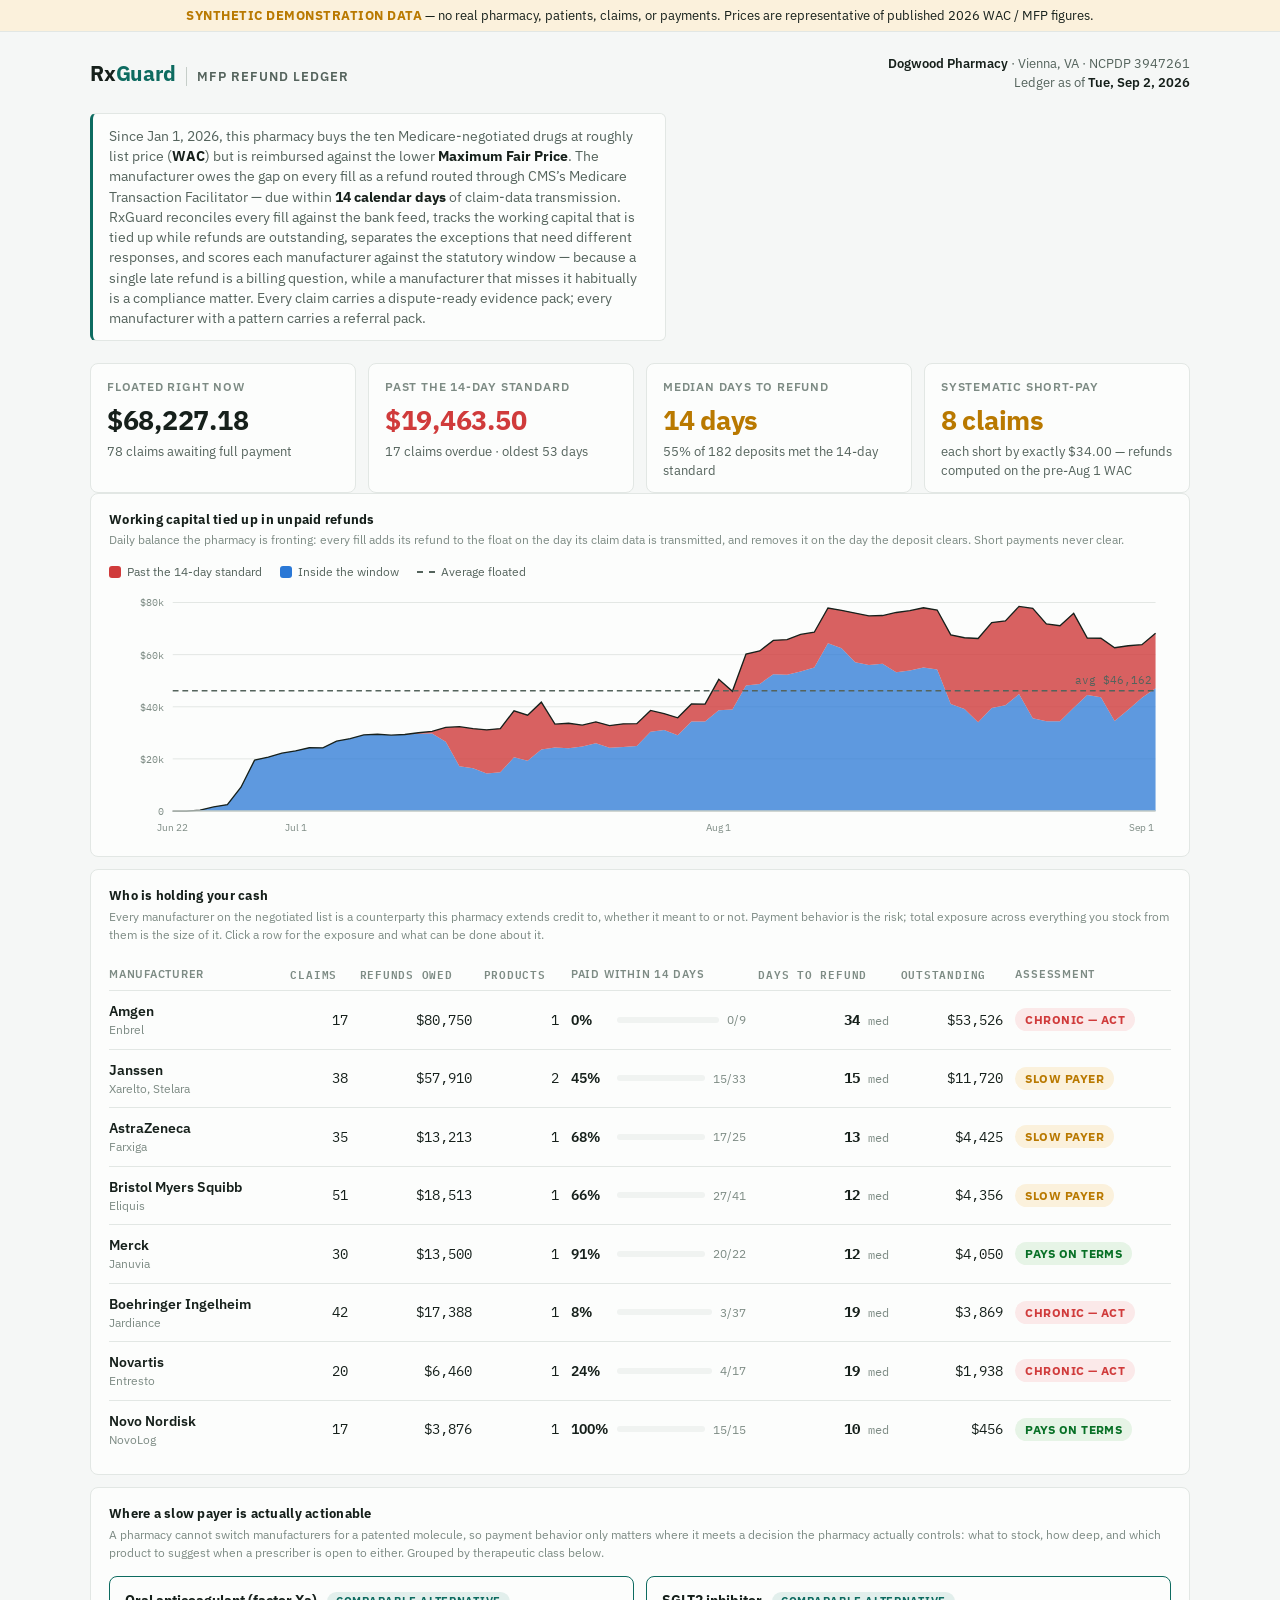
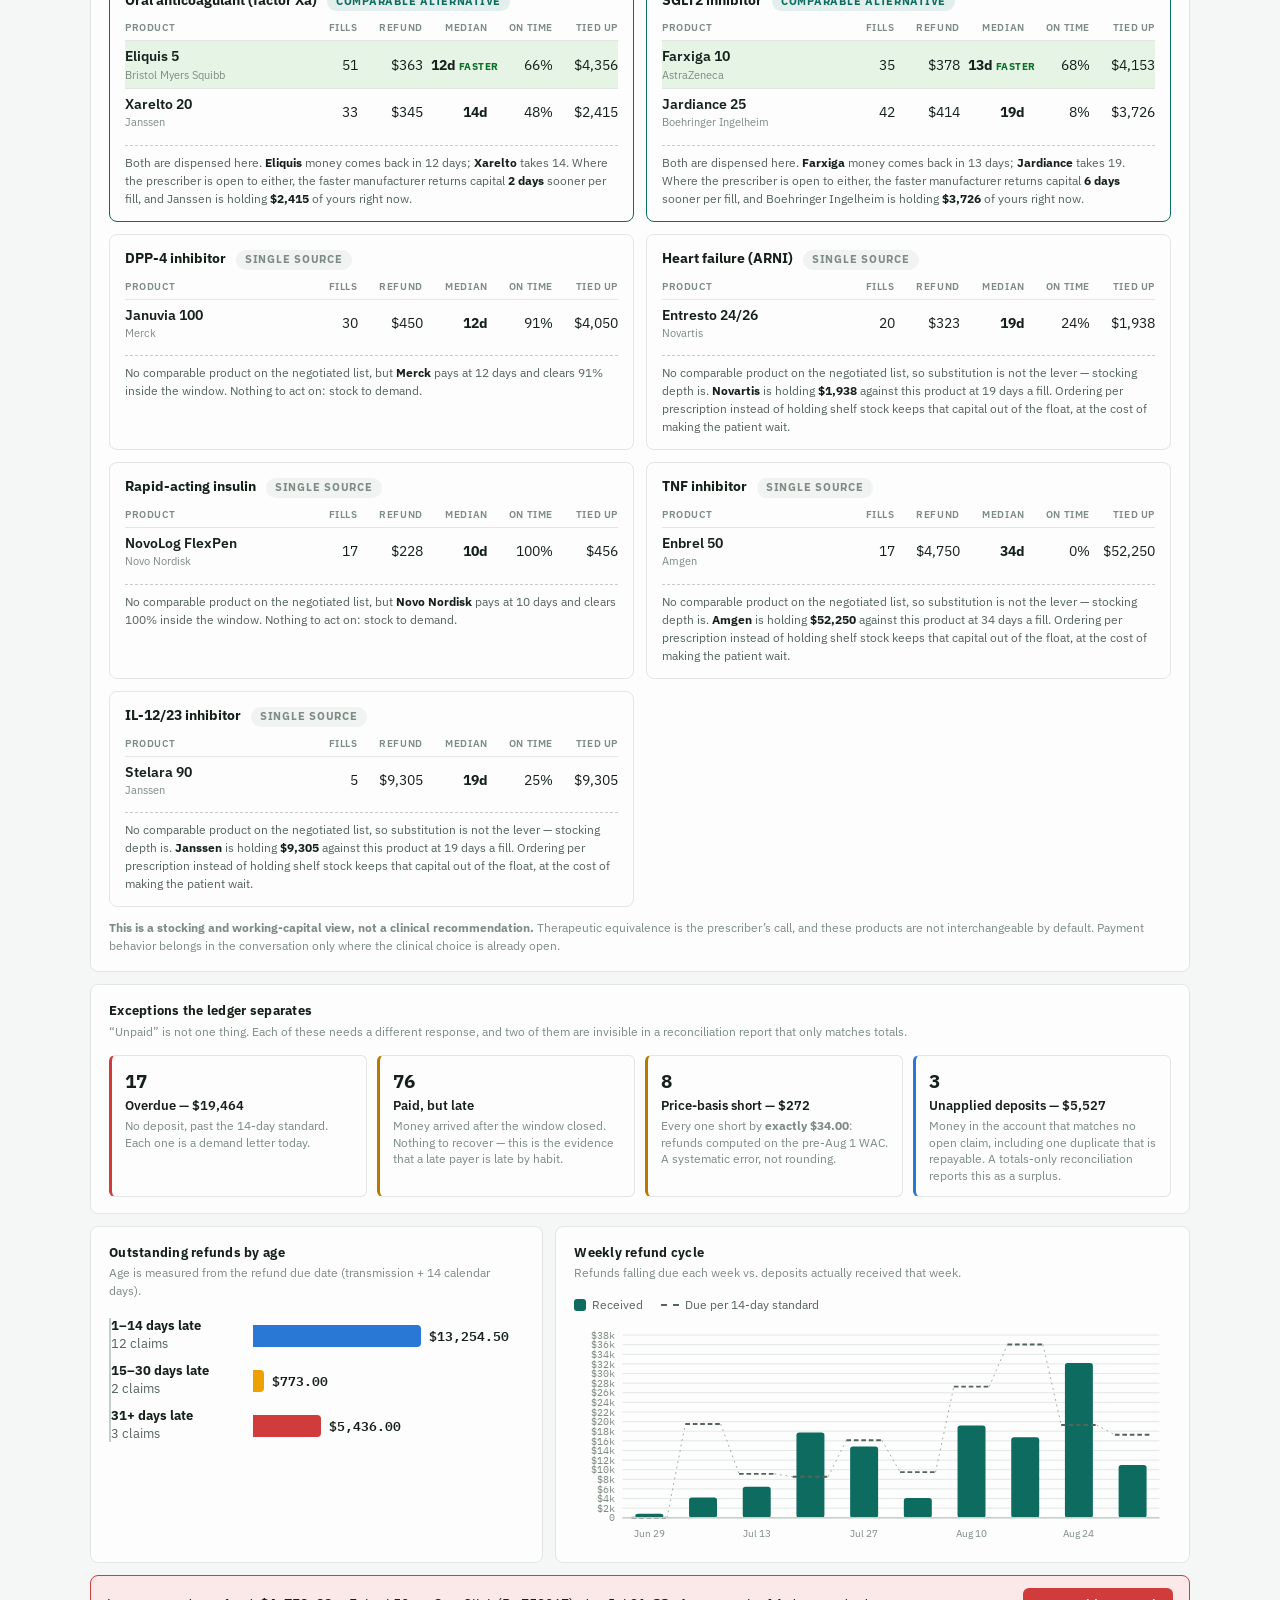
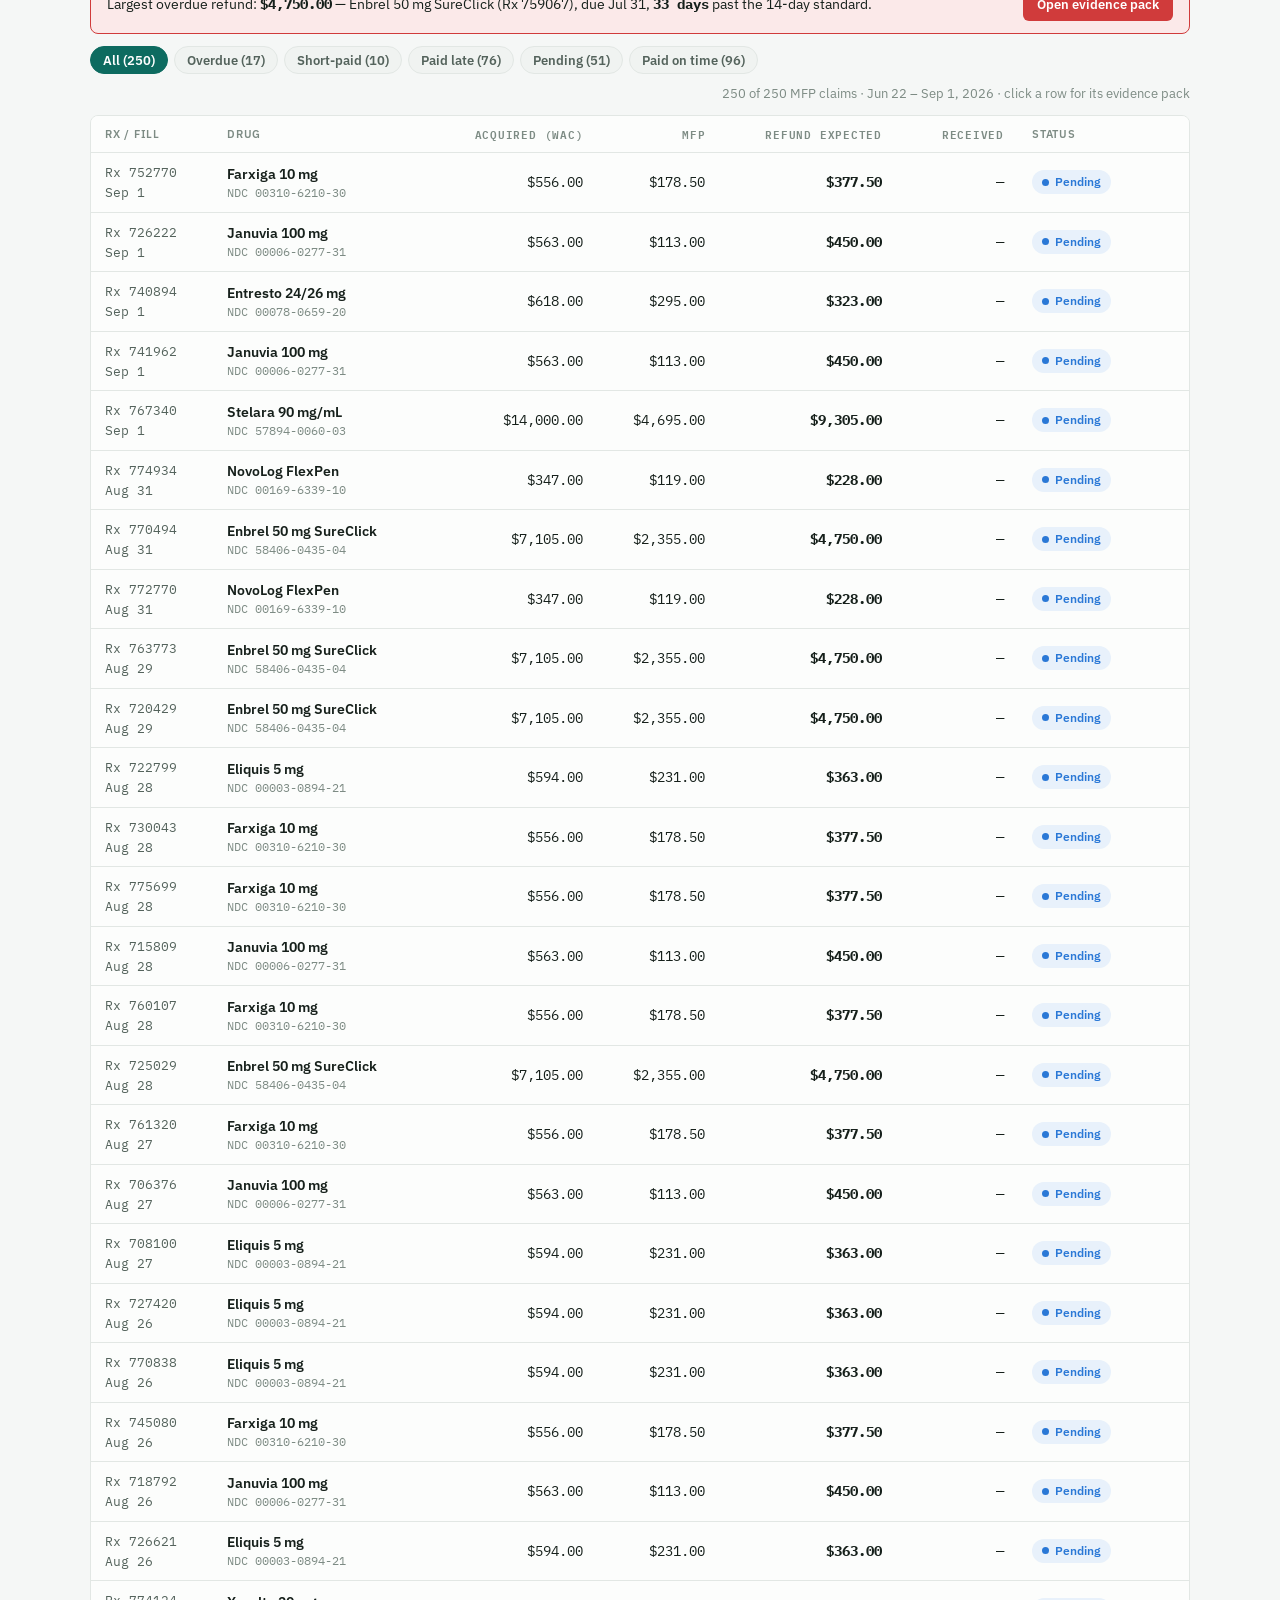
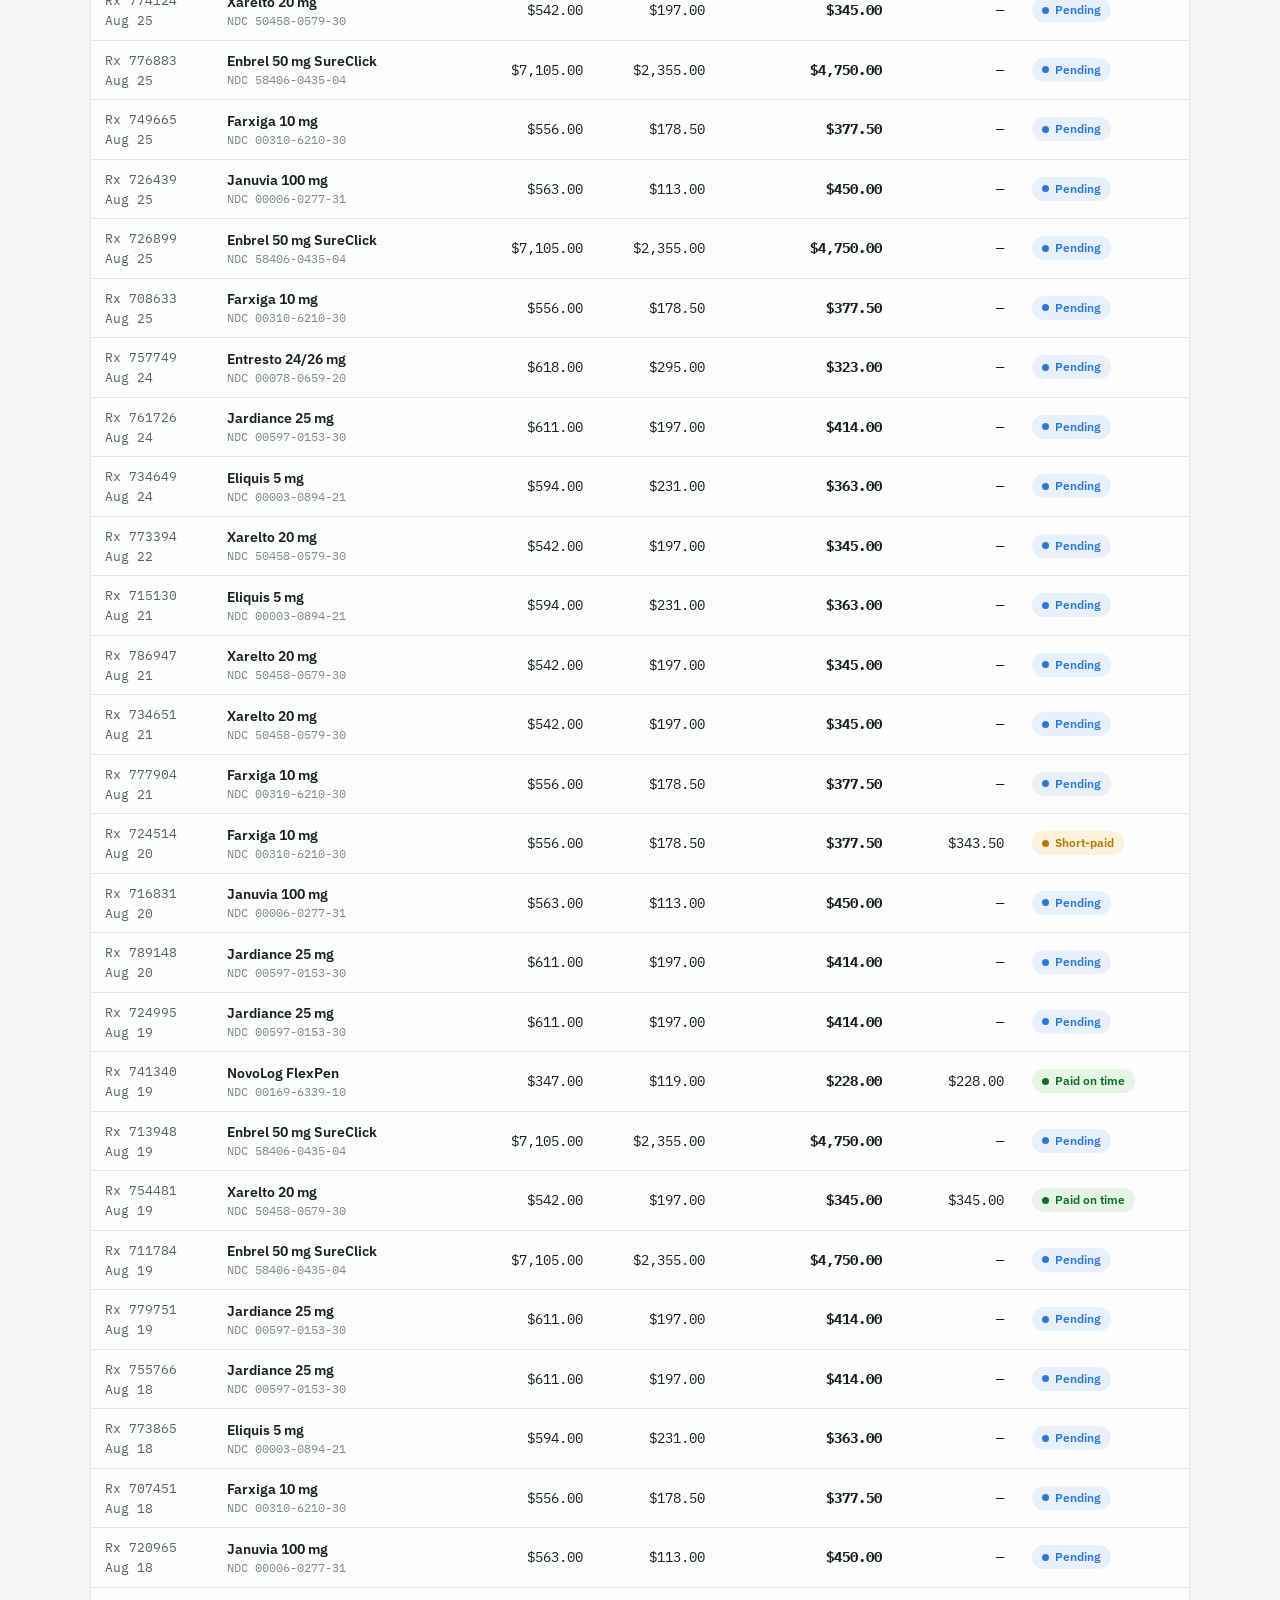
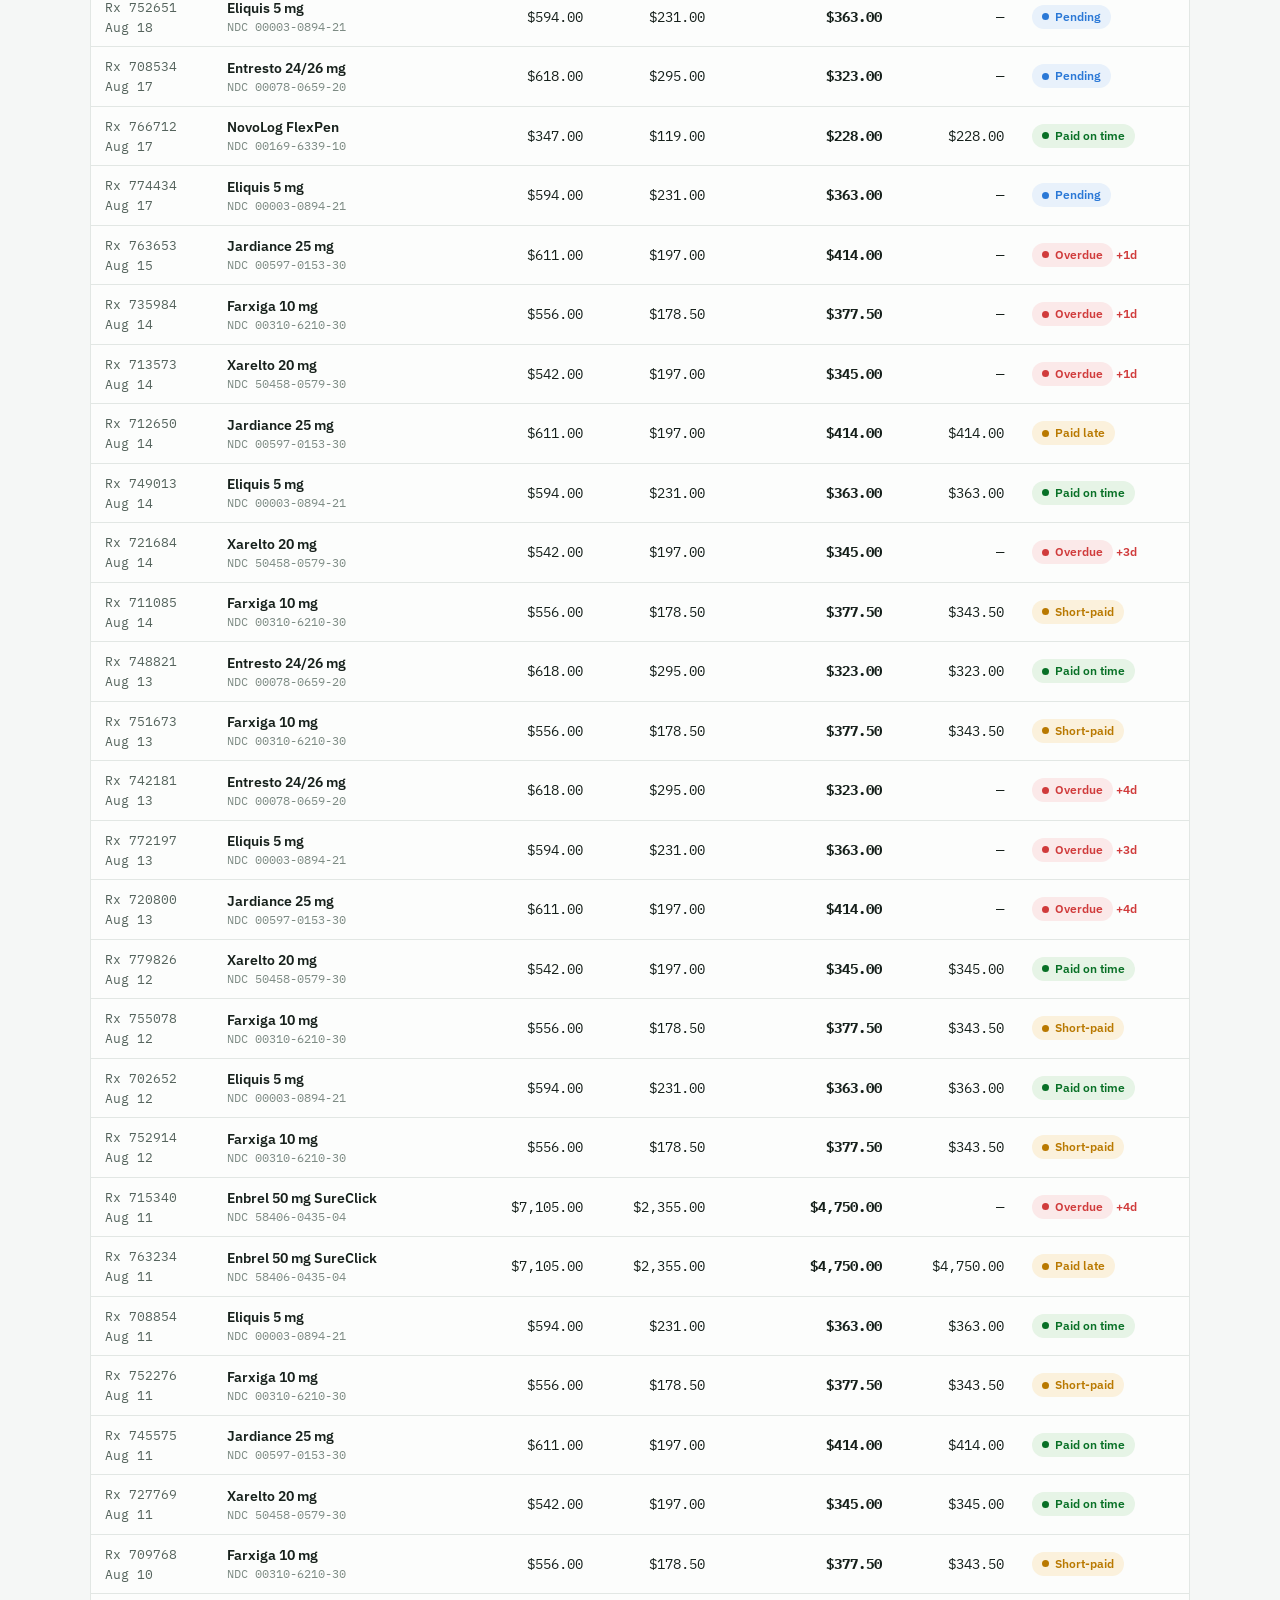
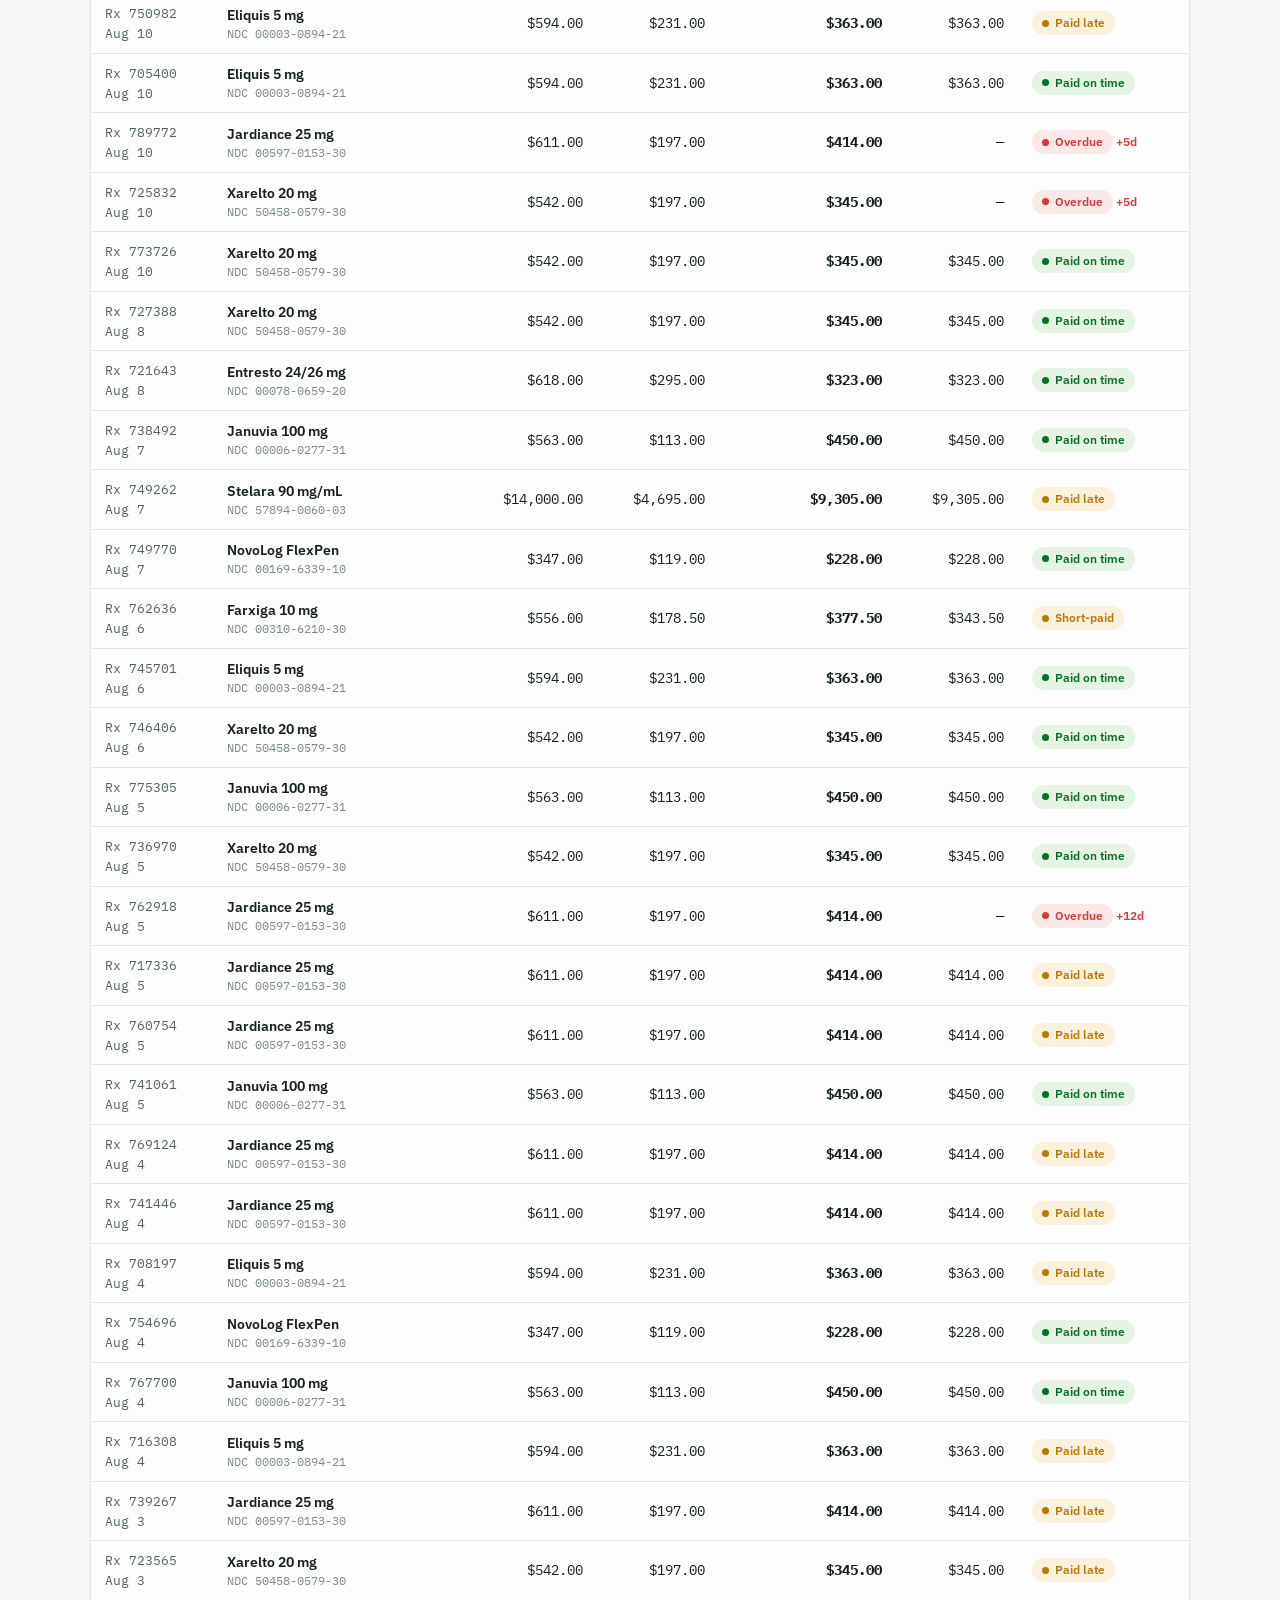
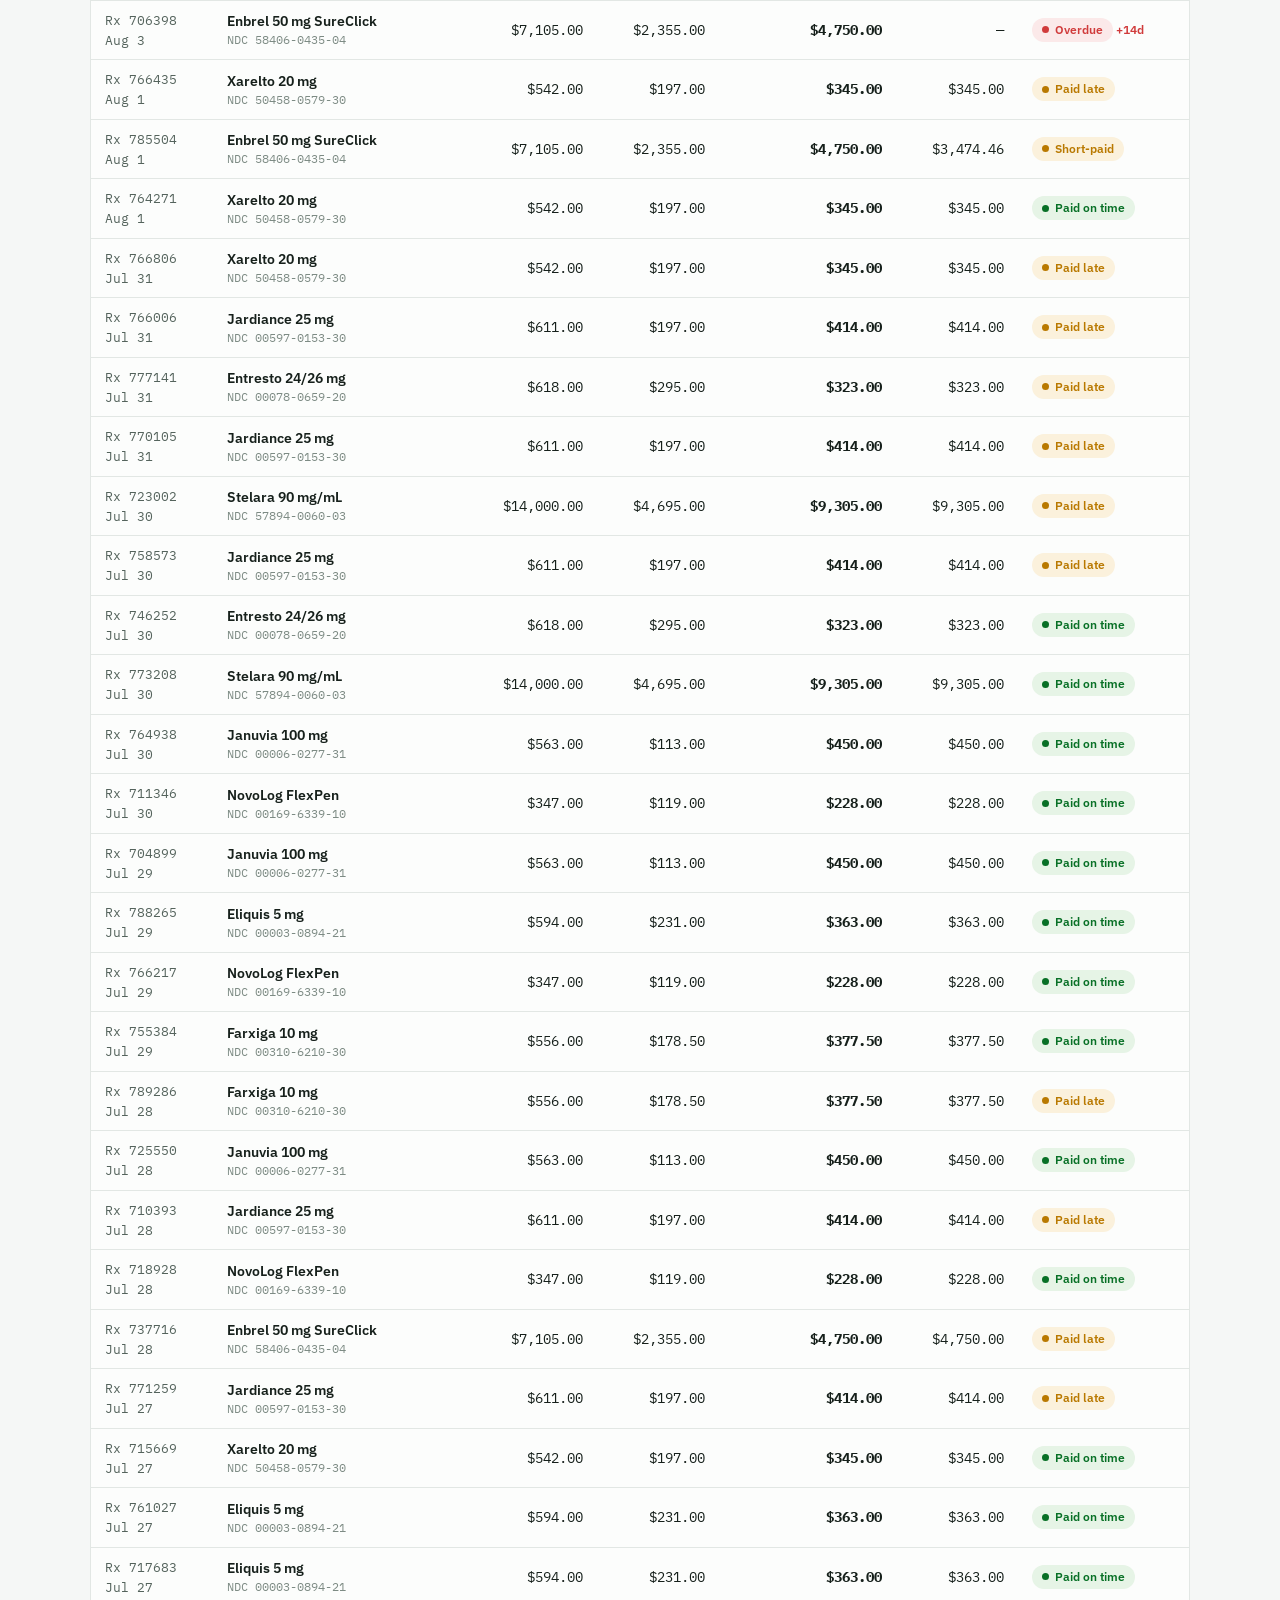
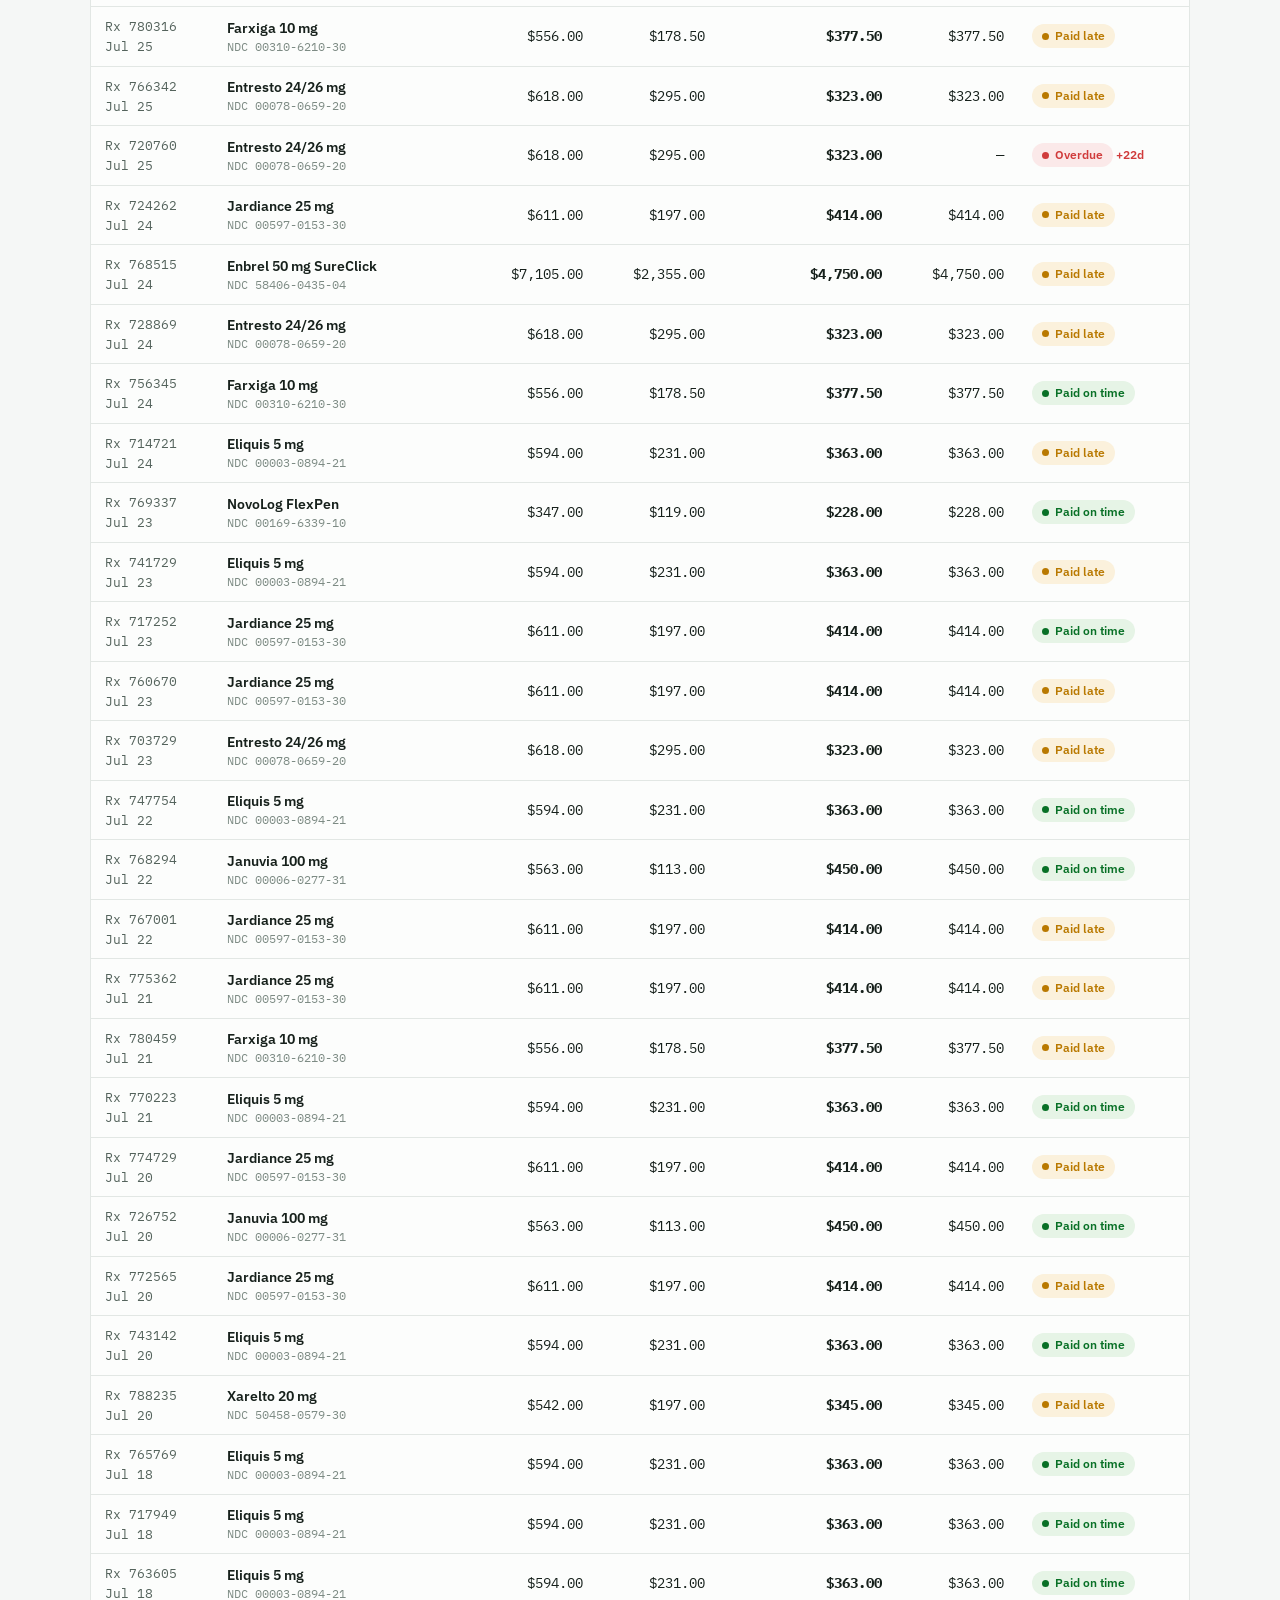
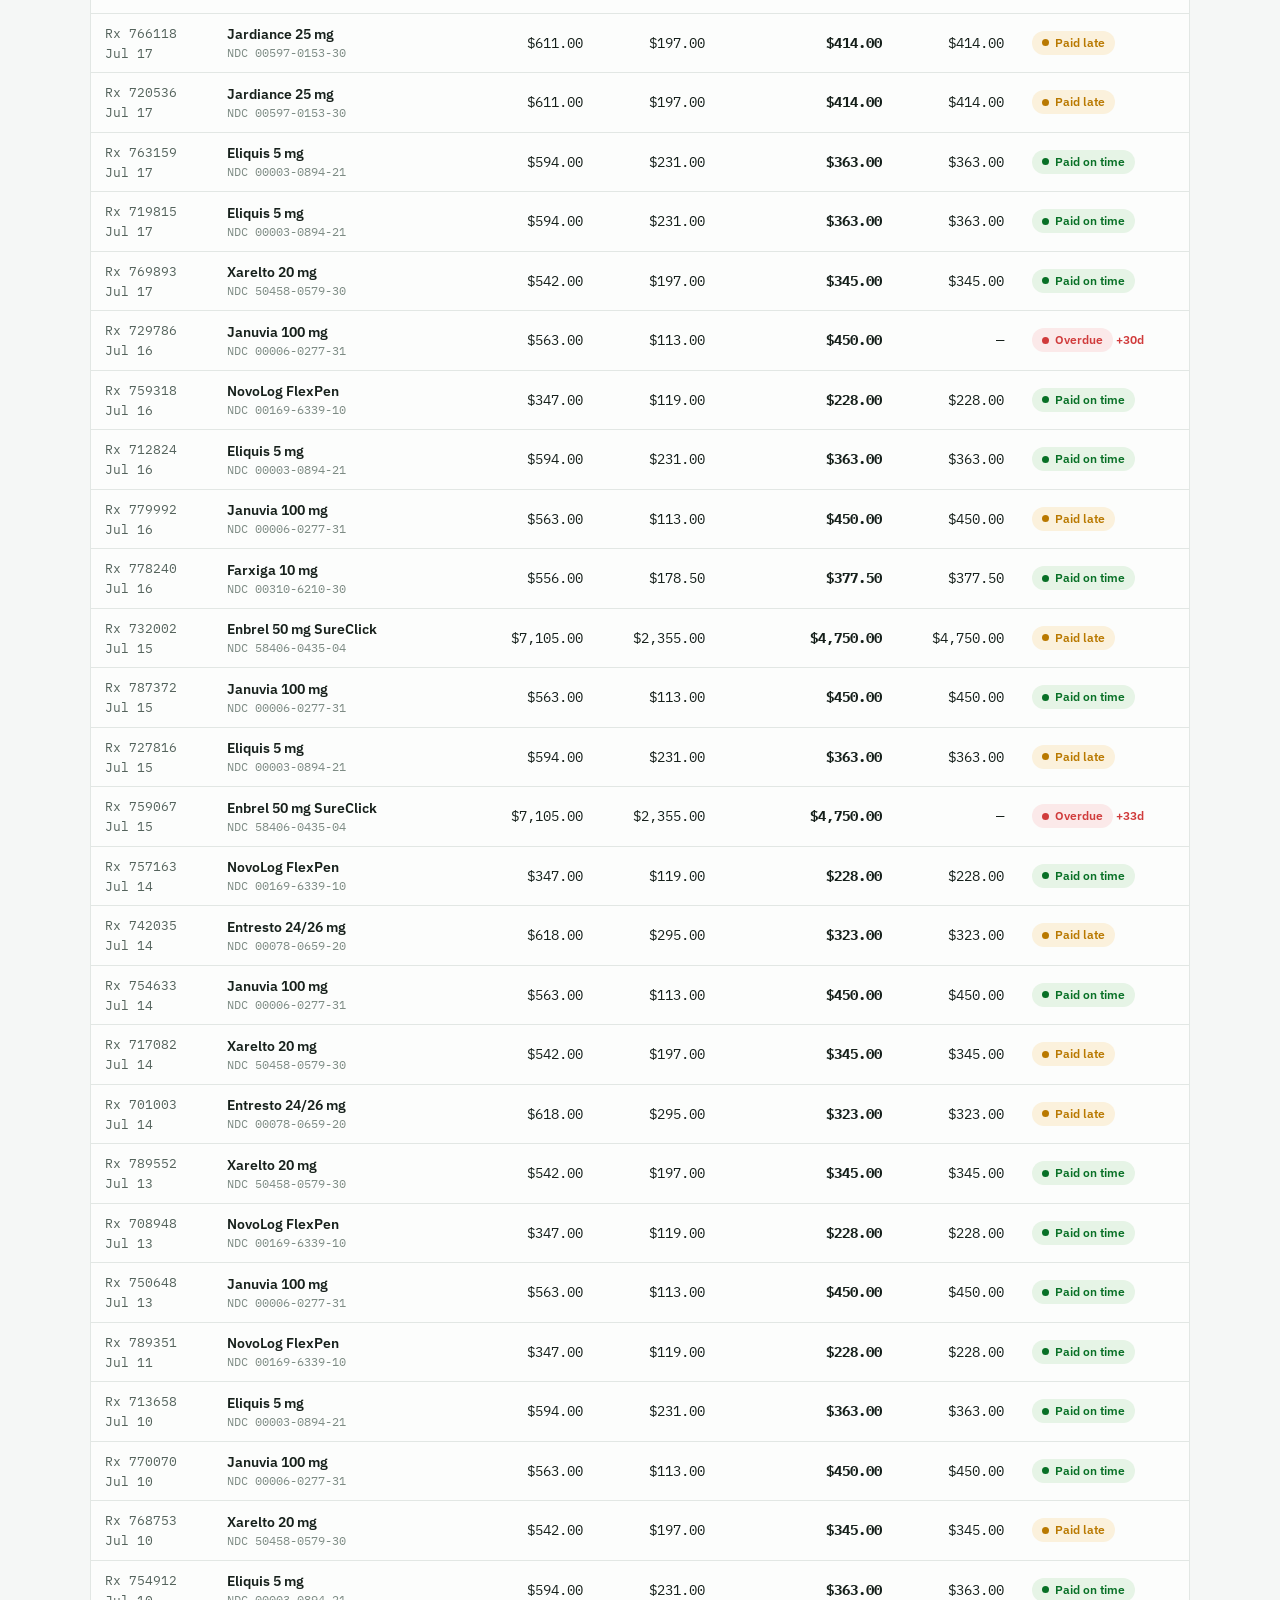
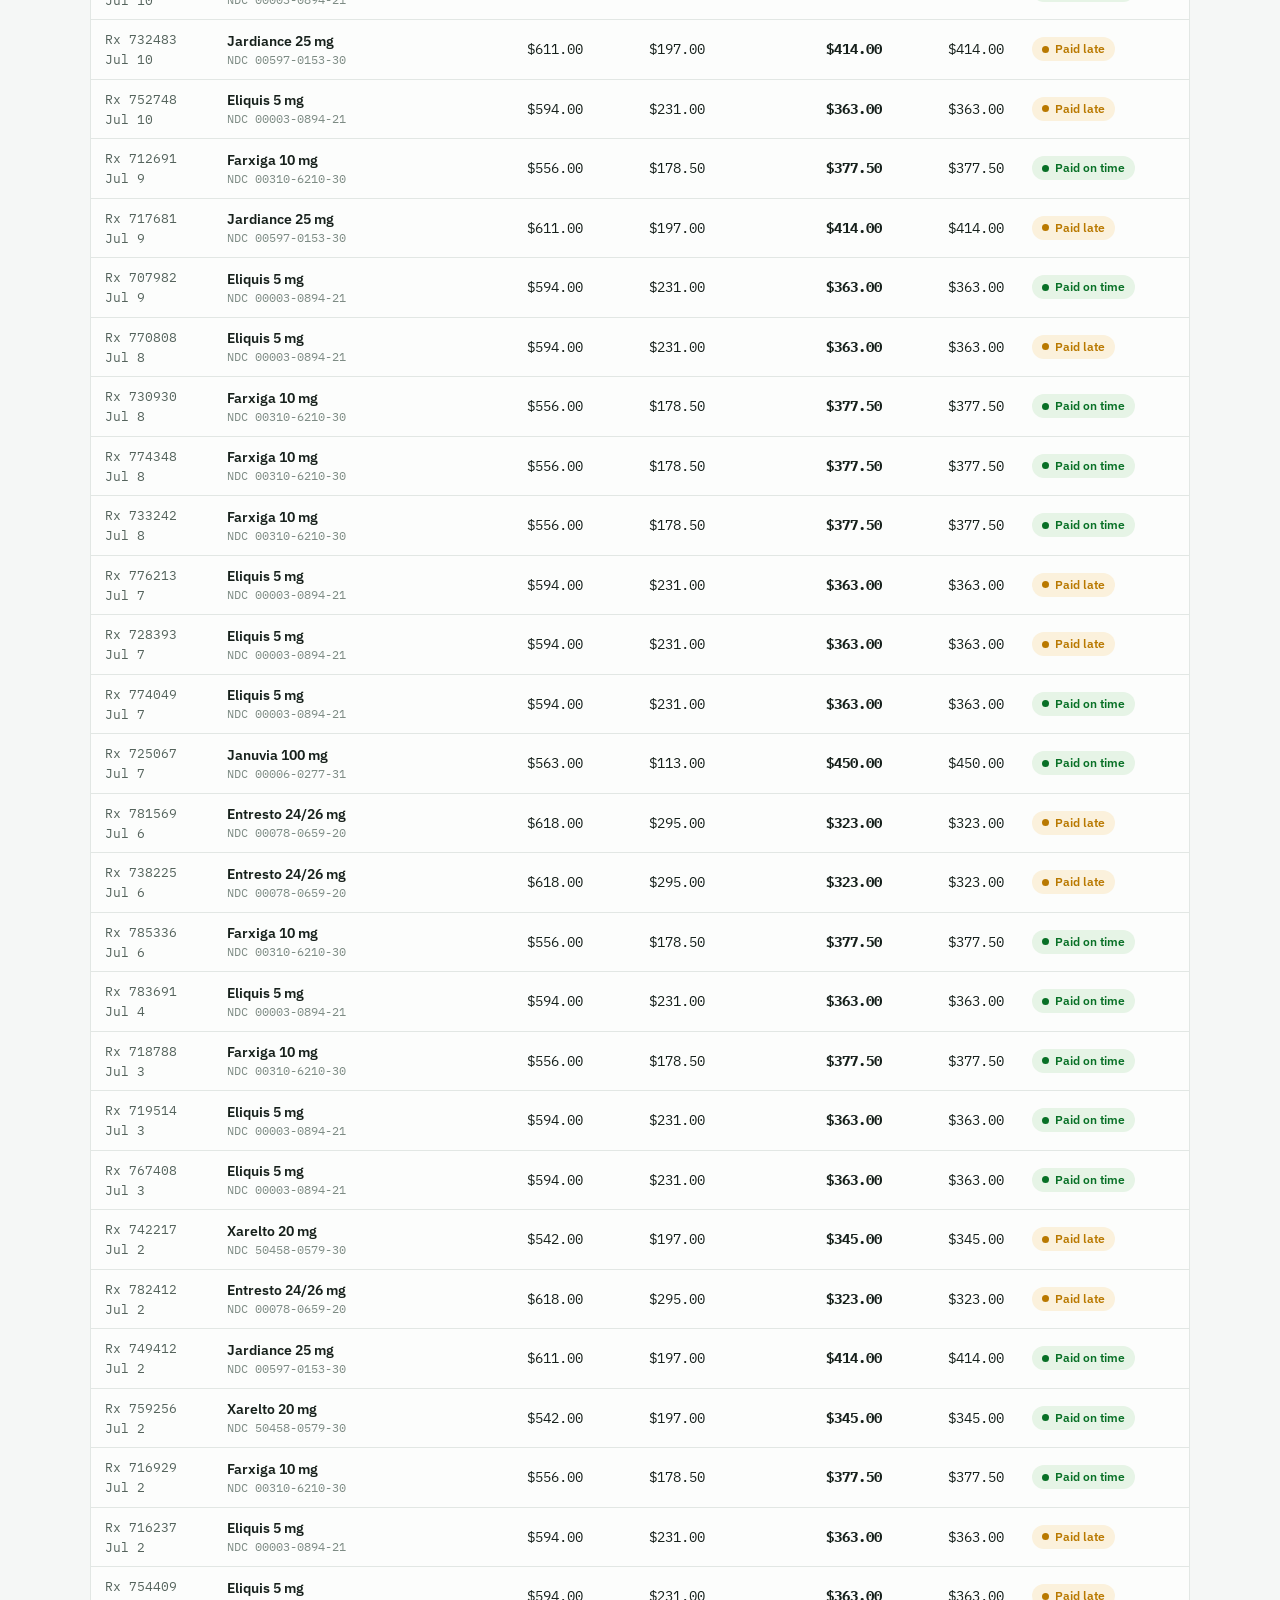
==== commit ee4f411a: "MFP demo: reframe slow payment as a stocking and counterparty decision A pharmacy cannot switch manu" ====
--- a/web/mfp.html
+++ b/web/mfp.html
@@ -130,7 +130,7 @@
   .mechanism b { color: var(--ink); }
 
   /* ---- KPI row ---- */
-  .kpis { display: grid; grid-template-columns: repeat(4, 1fr); gap: 12px; }
+  .kpis { display: grid; grid-template-columns: repeat(4, minmax(0, 1fr)); gap: 12px; }
   .kpi {
     background: var(--surface);
     border: 1px solid var(--line);
@@ -214,7 +214,7 @@
   .ledger-sum { margin-left: auto; font-size: 12.5px; color: var(--muted); }
 
   .tblwrap { overflow-x: auto; border: 1px solid var(--line); border-radius: 8px; background: var(--surface); }
-  table { border-collapse: collapse; width: 100%; min-width: 860px; }
+  .tblwrap table { border-collapse: collapse; width: 100%; min-width: 860px; }
   thead th {
     text-align: left; font-size: 11px; text-transform: uppercase; letter-spacing: .07em;
     color: var(--muted); font-weight: 600; padding: 10px 14px;
@@ -395,8 +395,40 @@
   .days-cell b { font-variant-numeric: tabular-nums; }
   .days-cell span { color: var(--muted); font-size: 11.5px; }
 
+  /* ---- therapeutic class cards ---- */
+  .cls-grid { display: grid; grid-template-columns: minmax(0, 1fr) minmax(0, 1fr); gap: 12px; }
+  .cls {
+    border: 1px solid var(--line); border-radius: 8px; background: var(--surface); padding: 13px 15px;
+  }
+  .cls.choice { border-color: var(--accent); }
+  .cls-h { display: flex; align-items: baseline; gap: 10px; flex-wrap: wrap; margin-bottom: 9px; }
+  .cls-h b { font-size: 13.5px; }
+  .cls-h .tag {
+    font-size: 10.5px; font-weight: 700; letter-spacing: .07em; text-transform: uppercase;
+    border-radius: 999px; padding: 2px 9px;
+  }
+  .cls-h .tag.choice { color: var(--accent); background: var(--accent-soft); }
+  .cls-h .tag.locked { color: var(--muted); background: var(--surface-2); }
+  table.opt { width: 100%; border-collapse: collapse; font-size: 12.5px; }
+  table.opt { table-layout: fixed; }
+  table.opt th {
+    text-align: right; font-size: 10px; text-transform: uppercase; letter-spacing: .06em;
+    color: var(--muted); font-weight: 600; padding: 0 0 5px 6px;
+  }
+  table.opt th:first-child, table.opt td:first-child { width: 34%; }
+  table.opt .dname span { overflow-wrap: anywhere; }
+  table.opt th:first-child { text-align: left; padding-left: 0; }
+  table.opt td { padding: 5px 0 5px 8px; text-align: right; font-variant-numeric: tabular-nums; border-top: 1px solid var(--line); }
+  table.opt td:first-child { text-align: left; padding-left: 0; }
+  table.opt tr.best td { background: var(--paid-bg); }
+  table.opt .dname b { font-weight: 600; }
+  table.opt .dname span { display: block; font-size: 11px; color: var(--muted); }
+  .cls-take { font-size: 12px; color: var(--ink-2); margin-top: 9px; line-height: 1.5; border-top: 1px dashed var(--baseline); padding-top: 8px; }
+  .cls-take b { color: var(--ink); }
+  .badge-fast { font-size: 10px; font-weight: 700; color: var(--paid-text); letter-spacing: .05em; }
+
   /* ---- exception taxonomy ---- */
-  .exc-grid { display: grid; grid-template-columns: repeat(4, 1fr); gap: 10px; }
+  .exc-grid { display: grid; grid-template-columns: repeat(4, minmax(0, 1fr)); gap: 10px; }
   .exc {
     border: 1px solid var(--line); border-left: 3px solid var(--muted); border-radius: 6px;
     background: var(--surface); padding: 11px 13px;
@@ -412,7 +444,7 @@
   #floatchart { width: 100%; height: auto; display: block; }
 
   /* ---- projection ---- */
-  .proj-grid { display: grid; grid-template-columns: repeat(3, 1fr); gap: 14px; margin-top: 4px; }
+  .proj-grid { display: grid; grid-template-columns: repeat(3, minmax(0, 1fr)); gap: 14px; margin-top: 4px; }
   .proj { border: 1px solid var(--line); border-radius: 8px; padding: 13px 15px; background: var(--surface); }
   .proj.now { border-color: var(--baseline); }
   .proj.next { border-color: var(--accent); background: var(--accent-soft); }
@@ -437,6 +469,12 @@
   .ladder li.now { font-weight: 600; }
   .ladder .when { margin-left: auto; font-family: var(--mono); font-size: 11.5px; color: var(--muted); white-space: nowrap; }
 
+  table.carry-list { width: 100%; table-layout: fixed; border-collapse: collapse; font-size: 12.5px; }
+  table.carry-list td { padding: 7px 0; border-bottom: 1px solid var(--line); vertical-align: top; overflow-wrap: anywhere; }
+  table.carry-list tr:last-child td { border-bottom: none; }
+  table.carry-list td:first-child { width: 46%; padding-right: 12px; }
+  table.carry-list .sys { color: var(--ink-2); }
+
   .pattern-box {
     border: 1px solid var(--overdue); background: var(--overdue-bg); border-radius: 8px;
     padding: 11px 14px; margin: 14px 0; font-size: 13px;
@@ -444,16 +482,21 @@
   .pattern-box b { font-family: var(--mono); }
 
   @media (max-width: 900px) {
-    .exc-grid { grid-template-columns: 1fr 1fr; }
+    .cls-grid { grid-template-columns: minmax(0, 1fr); }
+    .exc-grid { grid-template-columns: repeat(2, minmax(0, 1fr)); }
     .proj-grid { grid-template-columns: 1fr; }
   }
 
   [hidden] { display: none !important; }
 
   @media (max-width: 900px) {
-    .kpis { grid-template-columns: 1fr 1fr; }
+    .kpis { grid-template-columns: repeat(2, minmax(0, 1fr)); }
     .row2 { grid-template-columns: 1fr; }
     .store { margin-left: 0; text-align: left; width: 100%; }
+  }
+  @media (max-width: 560px) {
+    .kpis { grid-template-columns: minmax(0, 1fr); }
+    .exc-grid { grid-template-columns: minmax(0, 1fr); }
   }
   @media (prefers-reduced-motion: no-preference) {
     .drawer { animation: slidein .18s ease-out; }
@@ -501,9 +544,10 @@
   </section>
 
   <section class="panel" style="margin-top:12px">
-    <h2>Manufacturer compliance</h2>
-    <p class="note">One late refund is a billing question. A manufacturer that misses the statutory window on most
-      of its claims is a pattern — and a pattern is what a regulator acts on. Click a row for its evidence pack.</p>
+    <h2>Who is holding your cash</h2>
+    <p class="note">Every manufacturer on the negotiated list is a counterparty this pharmacy extends credit to,
+      whether it meant to or not. Payment behavior is the risk; total exposure across everything you stock from
+      them is the size of it. Click a row for the exposure and what can be done about it.</p>
     <div class="score-wrap">
       <table class="score">
         <thead>
@@ -511,6 +555,7 @@
             <th>Manufacturer</th>
             <th class="num">Claims</th>
             <th class="num">Refunds owed</th>
+            <th class="num">Products</th>
             <th>Paid within 14 days</th>
             <th class="num">Days to refund</th>
             <th class="num">Outstanding</th>
@@ -520,6 +565,18 @@
         <tbody id="scorebody"></tbody>
       </table>
     </div>
+  </section>
+
+  <section class="panel" style="margin-top:12px">
+    <h2>Where a slow payer is actually actionable</h2>
+    <p class="note">A pharmacy cannot switch manufacturers for a patented molecule, so payment behavior only
+      matters where it meets a decision the pharmacy actually controls: what to stock, how deep, and which product
+      to suggest when a prescriber is open to either. Grouped by therapeutic class below.</p>
+    <div class="cls-grid" id="classes"></div>
+    <p class="note" style="margin:12px 0 0"><b>This is a stocking and working-capital view, not a clinical
+      recommendation.</b> Therapeutic equivalence is the prescriber&rsquo;s call, and these products are not
+      interchangeable by default. Payment behavior belongs in the conversation only where the clinical choice is
+      already open.</p>
   </section>
 
   <section class="panel" style="margin-top:12px">
@@ -604,6 +661,11 @@
           <li>The 14-day clock here starts at MTF transmission; CMS guidance carries receipt-and-verification nuance a real system must model.</li>
           <li>Every fill is modeled as a retrospective refund — the dominant 2026 pattern, though prospective effectuation exists.</li>
           <li>NDCs are correctly formatted and largely match real products, but were not verified against the FDA NDC directory.</li>
+          <li>Therapeutic classes are assigned here, and only two pairs are marked comparable (the two factor&nbsp;Xa
+            inhibitors, and the two SGLT2 inhibitors). That is a coarse judgment: even within a class these products
+            differ by indication, dosing and evidence base, and nothing here should be read as a clinical equivalence claim.</li>
+          <li>Carrying cost assumes a 9.5% line-of-credit rate. The interest is modest at this volume; the binding
+            constraint for an independent is the working capital itself, not the interest on it.</li>
         </ul>
       </div>
       <div>
@@ -656,7 +718,27 @@
   entresto: { name: "Entresto 24/26 mg",         generic: "sacubitril/valsartan",  ndc: "00078-0659-20", pkg: "60 tabs (30-day)",  wac: 618.00,  mfp: 295.00,  mfr: "Novartis" },
   novolog:  { name: "NovoLog FlexPen",           generic: "insulin aspart",        ndc: "00169-6339-10", pkg: "5 × 3 mL pens", wac: 347.00, mfp: 119.00,  mfr: "Novo Nordisk" },
   enbrel:   { name: "Enbrel 50 mg SureClick",    generic: "etanercept",            ndc: "58406-0435-04", pkg: "4 auto-injectors",  wac: 7105.00, mfp: 2355.00, mfr: "Amgen" },
+  stelara:  { name: "Stelara 90 mg/mL",          generic: "ustekinumab",           ndc: "57894-0060-03", pkg: "1 prefilled syringe", wac: 14000.00, mfp: 4695.00, mfr: "Janssen" },
 };
+
+/* Therapeutic class. Where a class holds two negotiated products from
+   different manufacturers, the pharmacy has a real choice to influence; where
+   it holds one, the exposure is structural and the lever is stocking. */
+const CLASSES = {
+  doac:    { label: "Oral anticoagulant (factor Xa)", keys: ["eliquis", "xarelto"], comparable: true },
+  sglt2:   { label: "SGLT2 inhibitor",                keys: ["jardiance", "farxiga"], comparable: true },
+  dpp4:    { label: "DPP-4 inhibitor",                keys: ["januvia"] },
+  arni:    { label: "Heart failure (ARNI)",           keys: ["entresto"] },
+  insulin: { label: "Rapid-acting insulin",           keys: ["novolog"] },
+  tnf:     { label: "TNF inhibitor",                  keys: ["enbrel"] },
+  il23:    { label: "IL-12/23 inhibitor",             keys: ["stelara"] },
+};
+for (const [ck, c] of Object.entries(CLASSES)) for (const k of c.keys) { DRUGS[k].cls = ck; DRUGS[k].clsName = c.label; }
+
+/* Cost of carrying an unpaid refund, at a stated line-of-credit rate. This is
+   what converts "days late" into a number an owner can act on. */
+const APR = 0.095;
+const carry = (amount, days) => +(amount * (APR / 365) * days).toFixed(2);
 
 /* ---------- helpers ---------- */
 const DAY_MS = 86400000;
@@ -693,6 +775,7 @@
   entresto: { mean: 18, spread: 6, miss: 0.05, short: 0.01, weight: 9 },
   novolog:  { mean: 11, spread: 3, miss: 0.01, short: 0.00, weight: 8 },
   enbrel:   { mean: 29, spread: 9, miss: 0.22, short: 0.06, weight: 3 },
+  stelara:  { mean: 24, spread: 8, miss: 0.14, short: 0.03, weight: 2 },
 };
 
 /* Farxiga's WAC rose Aug 1. AstraZeneca kept refunding on the old basis, so
@@ -763,6 +846,8 @@
       else if (TODAY > c.dueDate) c.status = "overdue";
       else c.status = "pending";
       c.age = c.status === "overdue" ? daysBetween(c.dueDate, TODAY) : 0;
+      c.heldDays = c.paidDate ? c.daysToRefund : daysBetween(c.sentDate, TODAY);
+      c.carryCost = carry(c.expected, c.heldDays);
       claims.push(c);
     }
   }
@@ -848,6 +933,8 @@
     }
     return {
       ...m, drugs: [...m.drugs], onTimeN, rate, med, evaluable,
+      carryCost: +(m.claims.reduce((a, c) => a + c.carryCost, 0)).toFixed(2),
+      products: [...new Set(m.claims.map(c => c.drug.name))],
       owed: sumExpected(m.claims), outstanding: outstandingAmt,
       unpaid: m.claims.filter(c => !c.paidDate).length,
       shortN: m.claims.filter(c => c.status === "short").length,
@@ -856,6 +943,29 @@
   });
   return rows.sort((a, b) => b.outstanding - a.outstanding);
 })();
+
+const BY_DRUG = (() => {
+  const map = new Map();
+  for (const c of CLAIMS) {
+    if (!map.has(c.key)) map.set(c.key, { key: c.key, drug: c.drug, claims: [] });
+    map.get(c.key).claims.push(c);
+  }
+  return [...map.values()].map(x => {
+    const settledX = x.claims.filter(c => c.paidDate);
+    const med = median(settledX.map(c => c.daysToRefund));
+    const evalX = x.claims.filter(c => c.paidDate || TODAY > c.dueDate);
+    return {
+      ...x, med,
+      fills: x.claims.length,
+      refund: x.claims[0].expected,
+      onTimePct: evalX.length ? Math.round(evalX.filter(c => c.paidDate && c.daysToRefund <= 14).length / evalX.length * 100) : null,
+      carryPerFill: med === null ? null : carry(x.claims[0].expected, med),
+      tiedUp: +(x.claims.filter(c => !c.paidDate).reduce((a, c) => a + c.expected, 0)).toFixed(2),
+      totalCarry: +(x.claims.reduce((a, c) => a + c.carryCost, 0)).toFixed(2),
+    };
+  });
+})();
+const totalCarry = +(CLAIMS.reduce((a, c) => a + c.carryCost, 0)).toFixed(2);
 
 const basisShorts = shorts.filter(c => c.shortKind === "basis");
 const partialShorts = shorts.filter(c => c.shortKind === "partial");
@@ -1240,9 +1350,9 @@
 /* ---------- manufacturer scorecard ---------- */
 
 const VERDICT_TEXT = {
-  ok:      "Within standard",
-  watch:   "Watch",
-  pattern: "Pattern — referable",
+  ok:      "Pays on terms",
+  watch:   "Slow payer",
+  pattern: "Chronic — act",
 };
 document.getElementById("scorebody").innerHTML = BY_MFR.map(m => {
   const pct = m.rate === null ? null : Math.round(m.rate * 100);
@@ -1251,6 +1361,7 @@
     <td class="mfr"><b>${m.mfr}</b><span>${m.drugs.join(", ")}</span></td>
     <td class="num">${m.claims.length}</td>
     <td class="num">${usd0(m.owed)}</td>
+    <td class="num">${m.products.length}</td>
     <td><div class="ontime-bar">
       <span style="font-variant-numeric:tabular-nums;font-weight:600;min-width:38px">${pct === null ? "—" : pct + "%"}</span>
       <span class="ontime-track"><span class="ontime-fill" style="width:${Math.max(pct || 0, 2)}%;background:${color}"></span></span>
@@ -1268,6 +1379,60 @@
   if (e.key === "Enter" || e.key === " ") { const row = e.target.closest("tr"); if (row) { e.preventDefault(); openMfrDrawer(row.dataset.mfr); } }
 });
 
+
+/* ---------- therapeutic class alternatives ---------- */
+
+document.getElementById("classes").innerHTML = Object.entries(CLASSES).map(([ck, c]) => {
+  const opts = c.keys.map(k => BY_DRUG.find(x => x.key === k)).filter(Boolean)
+                     .sort((a, b) => (a.med ?? 99) - (b.med ?? 99));
+  if (!opts.length) return "";
+  const mfrs = new Set(opts.map(o => o.drug.mfr));
+  const isChoice = !!c.comparable && opts.length > 1 && mfrs.size > 1;
+  const best = opts[0], other = opts[1];
+
+  const rows = opts.map((o, i) => `<tr class="${isChoice && i === 0 ? "best" : ""}">
+      <td class="dname"><b>${o.drug.name.split(" ").slice(0, 2).join(" ")}</b><span>${o.drug.mfr}</span></td>
+      <td>${o.fills}</td>
+      <td>${usd0(o.refund)}</td>
+      <td><b>${o.med ?? "—"}d</b>${isChoice && i === 0 ? ' <span class="badge-fast">FASTER</span>' : ""}</td>
+      <td>${o.onTimePct === null ? "—" : o.onTimePct + "%"}</td>
+      <td>${o.tiedUp ? usd0(o.tiedUp) : "—"}</td>
+    </tr>`).join("");
+
+  let take;
+  if (isChoice) {
+    const gap = (other.med ?? 0) - (best.med ?? 0);
+    take = gap > 0
+      ? `Both are dispensed here. <b>${best.drug.name.split(" ")[0]}</b> money comes back in ${best.med} days;
+         <b>${other.drug.name.split(" ")[0]}</b> takes ${other.med}. Where the prescriber is open to either, the
+         faster manufacturer returns capital <b>${gap} days</b> sooner per fill, and ${other.drug.mfr} is holding
+         <b>${usd0(other.tiedUp)}</b> of yours right now.`
+      : `Both are dispensed here and both manufacturers pay at a similar pace. No cash-flow reason to prefer either.`;
+  } else {
+    const o = opts[0];
+    const mfrRow = BY_MFR.find(x => x.mfr === o.drug.mfr);
+    const slow = mfrRow && mfrRow.verdict !== "ok";
+    take = slow
+      ? `No comparable product on the negotiated list, so substitution is not the lever — stocking depth is.
+         <b>${o.drug.mfr}</b> is holding <b>${usd0(o.tiedUp)}</b> against this product at ${o.med ?? "—"} days a
+         fill. Ordering per prescription instead of holding shelf stock keeps that capital out of the float, at the
+         cost of making the patient wait.`
+      : `No comparable product on the negotiated list, but <b>${o.drug.mfr}</b> pays at ${o.med ?? "—"} days and
+         clears ${mfrRow ? Math.round((mfrRow.rate || 0) * 100) : "—"}% inside the window. Nothing to act on:
+         stock to demand.`;
+  }
+
+  return `<div class="cls ${isChoice ? "choice" : ""}">
+    <div class="cls-h"><b>${c.label}</b>
+      <span class="tag ${isChoice ? "choice" : "locked"}">${isChoice ? "Comparable alternative" : "Single source"}</span></div>
+    <table class="opt">
+      <thead><tr><th>Product</th><th>Fills</th><th>Refund</th><th>Median</th><th>On time</th><th>Tied up</th></tr></thead>
+      <tbody>${rows}</tbody>
+    </table>
+    <div class="cls-take">${take}</div>
+  </div>`;
+}).join("");
+
 /* ---------- exception taxonomy ---------- */
 
 document.getElementById("exceptions").innerHTML = `
@@ -1350,18 +1515,38 @@
       <div class="cl"><span class="k">Refunds owed</span><span class="ref">${m.claims.length} fills</span><span class="v">${usd(m.owed)}</span></div>
       <div class="cl"><span class="k">Paid within 14 days</span><span class="ref">${m.onTimeN} of ${m.evaluable.length} resolved</span><span class="v">${pct}%</span></div>
       <div class="cl"><span class="k">Median days to refund</span><span class="ref">standard: 14</span><span class="v">${m.med === null ? "—" : m.med}</span></div>
+      <div class="cl"><span class="k">Carrying cost at ${(APR * 100).toFixed(1)}%</span>
+        <span class="ref">on refunds held</span><span class="v">${usd(m.carryCost)}</span></div>
       <div class="cl variance ${m.outstanding > 0 ? "bad" : "ok"}"><span class="k">Outstanding</span>
         <span class="ref">${m.unpaid} unpaid${m.shortN ? " · " + m.shortN + " short" : ""}</span><span class="v">${usd(m.outstanding)}</span></div>
     </div>
 
+    <div class="sec-h">What you carry from them</div>
+    <table class="carry-list">
+      ${m.products.map(name => {
+        const dr = BY_DRUG.find(x => x.drug.name === name);
+        const cls = CLASSES[dr.drug.cls];
+        const alt = cls.keys.filter(k => k !== dr.key).map(k => DRUGS[k]);
+        return `<tr><td><b>${name}</b><br><span class="sys">${dr.fills} fills &middot; ${usd0(dr.tiedUp)} tied up</span></td>
+          <td class="sys">${alt.length
+            ? "Class alternative: " + alt.map(a => a.name.split(" ")[0] + " (" + a.mfr + ")").join(", ")
+            : "No alternative on the negotiated list — stocking depth is the only lever"}</td></tr>`;
+      }).join("")}
+    </table>
+    ${m.products.length > 1 ? `<p class="note" style="margin:8px 0 0">Exposure to ${m.mfr} is
+      <b>${usd0(m.outstanding)}</b> across ${m.products.length} products, not one. A single slow counterparty
+      concentrates more of this pharmacy&rsquo;s working capital than any one drug suggests.</p>` : ""}
+
     <div class="sec-h">Distribution of days to refund</div>
     <div class="aging aging-base">${rows}</div>
 
-    ${referable ? `<div class="pattern-box">A referable pattern: <b>${100 - pct}%</b> of this manufacturer's
-      refunds missed the statutory window, across <b>${m.evaluable.length}</b> claims that came due. Individually each is a
-      billing question; together they are a compliance matter.</div>` : ""}
-
-    <div class="sec-h">${referable ? "CMS referral (generated from this pack)" : "Summary letter (generated from this pack)"}</div>
+    ${referable ? `<div class="pattern-box"><b>${100 - pct}%</b> of this manufacturer's refunds missed the
+      statutory window, across <b>${m.evaluable.length}</b> claims that came due. Three levers, in the order a
+      pharmacy can actually pull them: reduce stocking depth on their products, prefer a class alternative where
+      the clinical choice is already open, and file the pattern — the first two work this week, the third works
+      only if enough pharmacies file the same evidence.</div>` : ""}
+
+    <div class="sec-h">${referable ? "Pattern filing, if you want it (generated from this pack)" : "Summary letter (generated from this pack)"}</div>
     <div class="letter" id="letter">${mfrLetter(m)}</div>
     <div class="letterbar">
       <button id="copyletter">Copy letter text</button>
